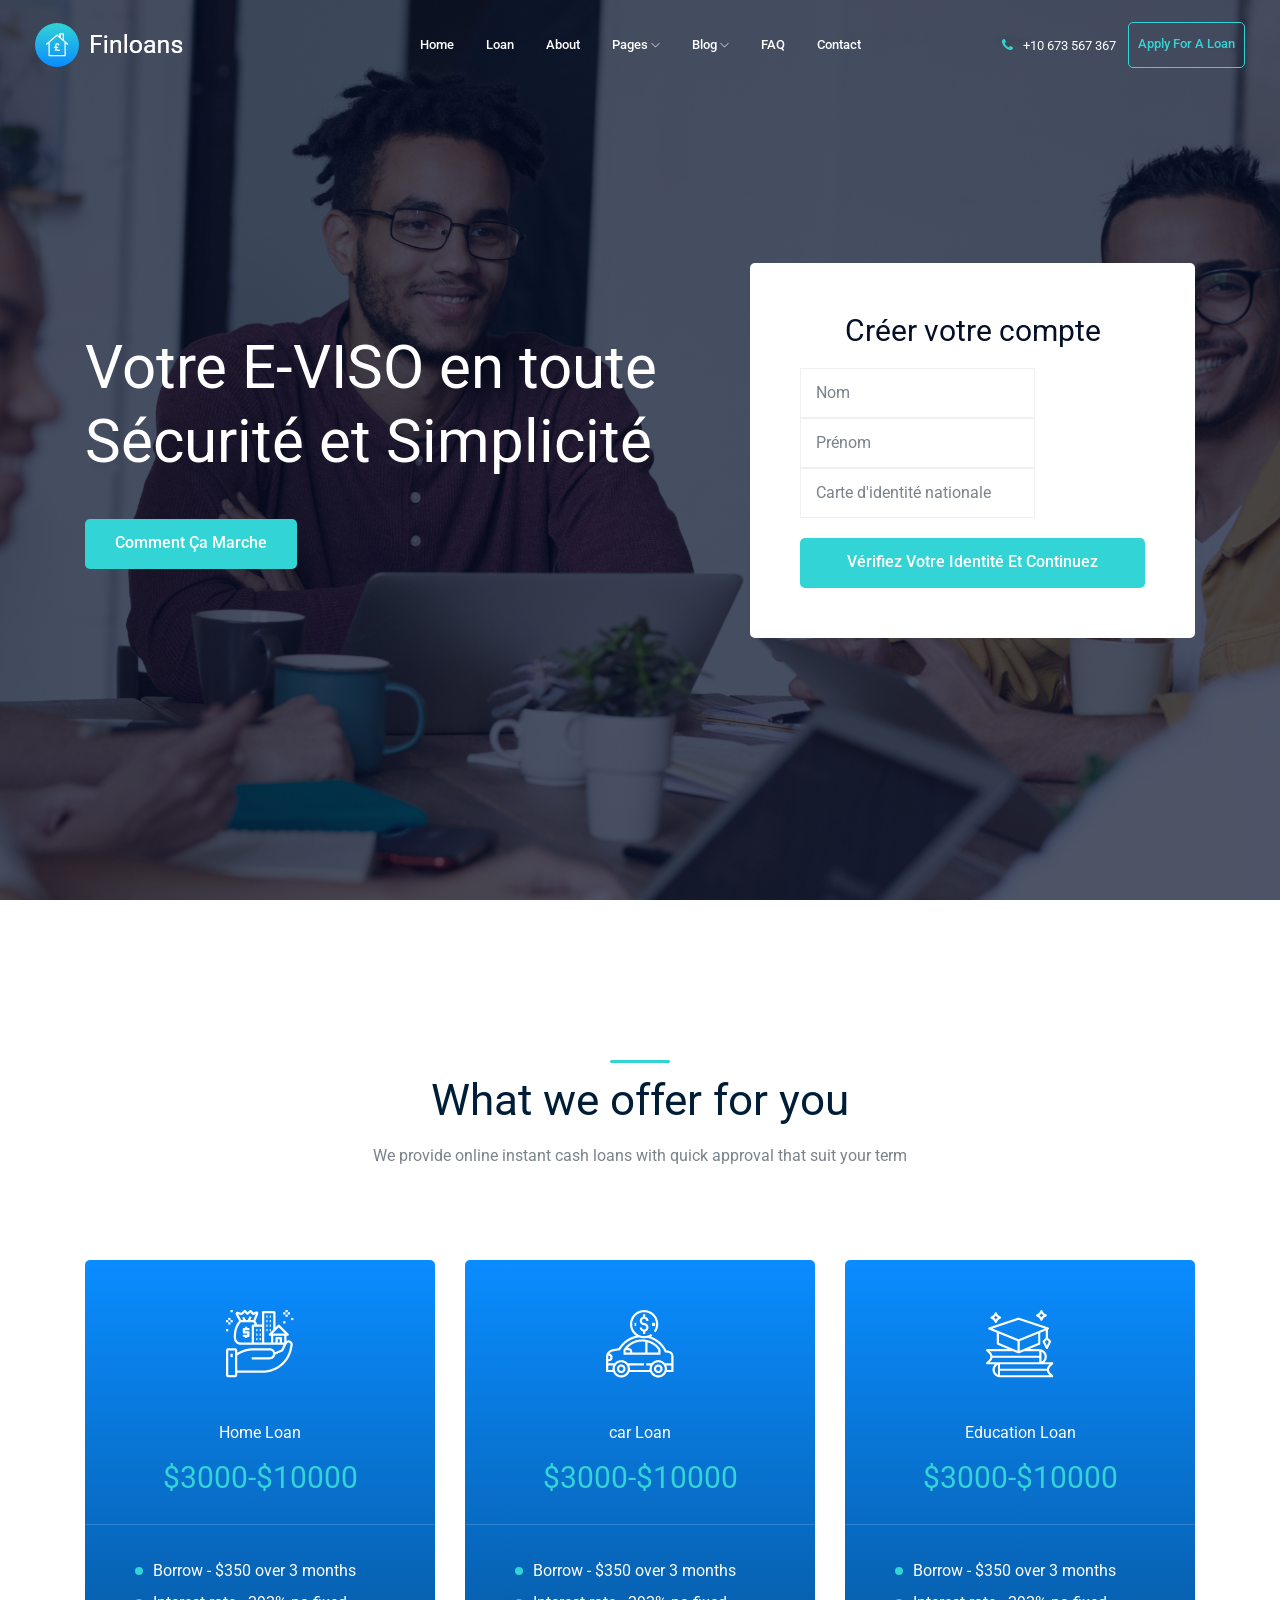
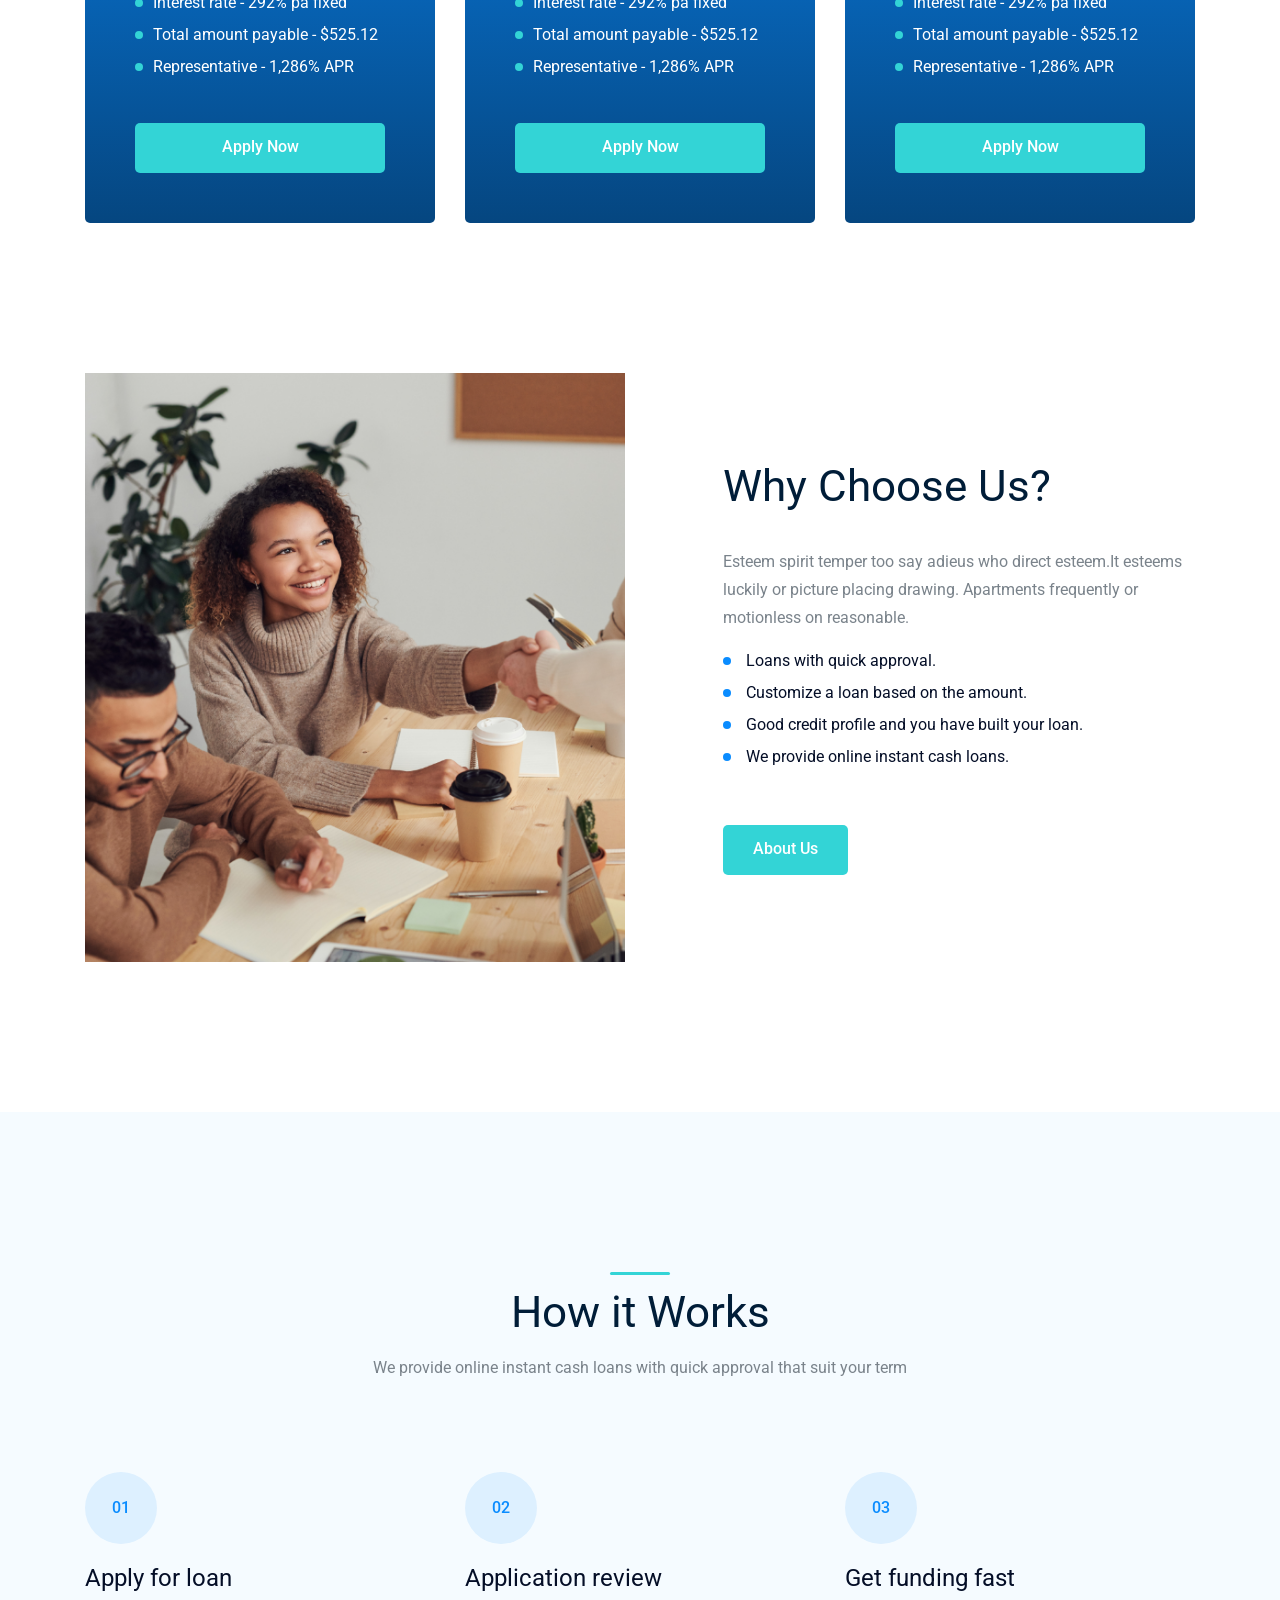
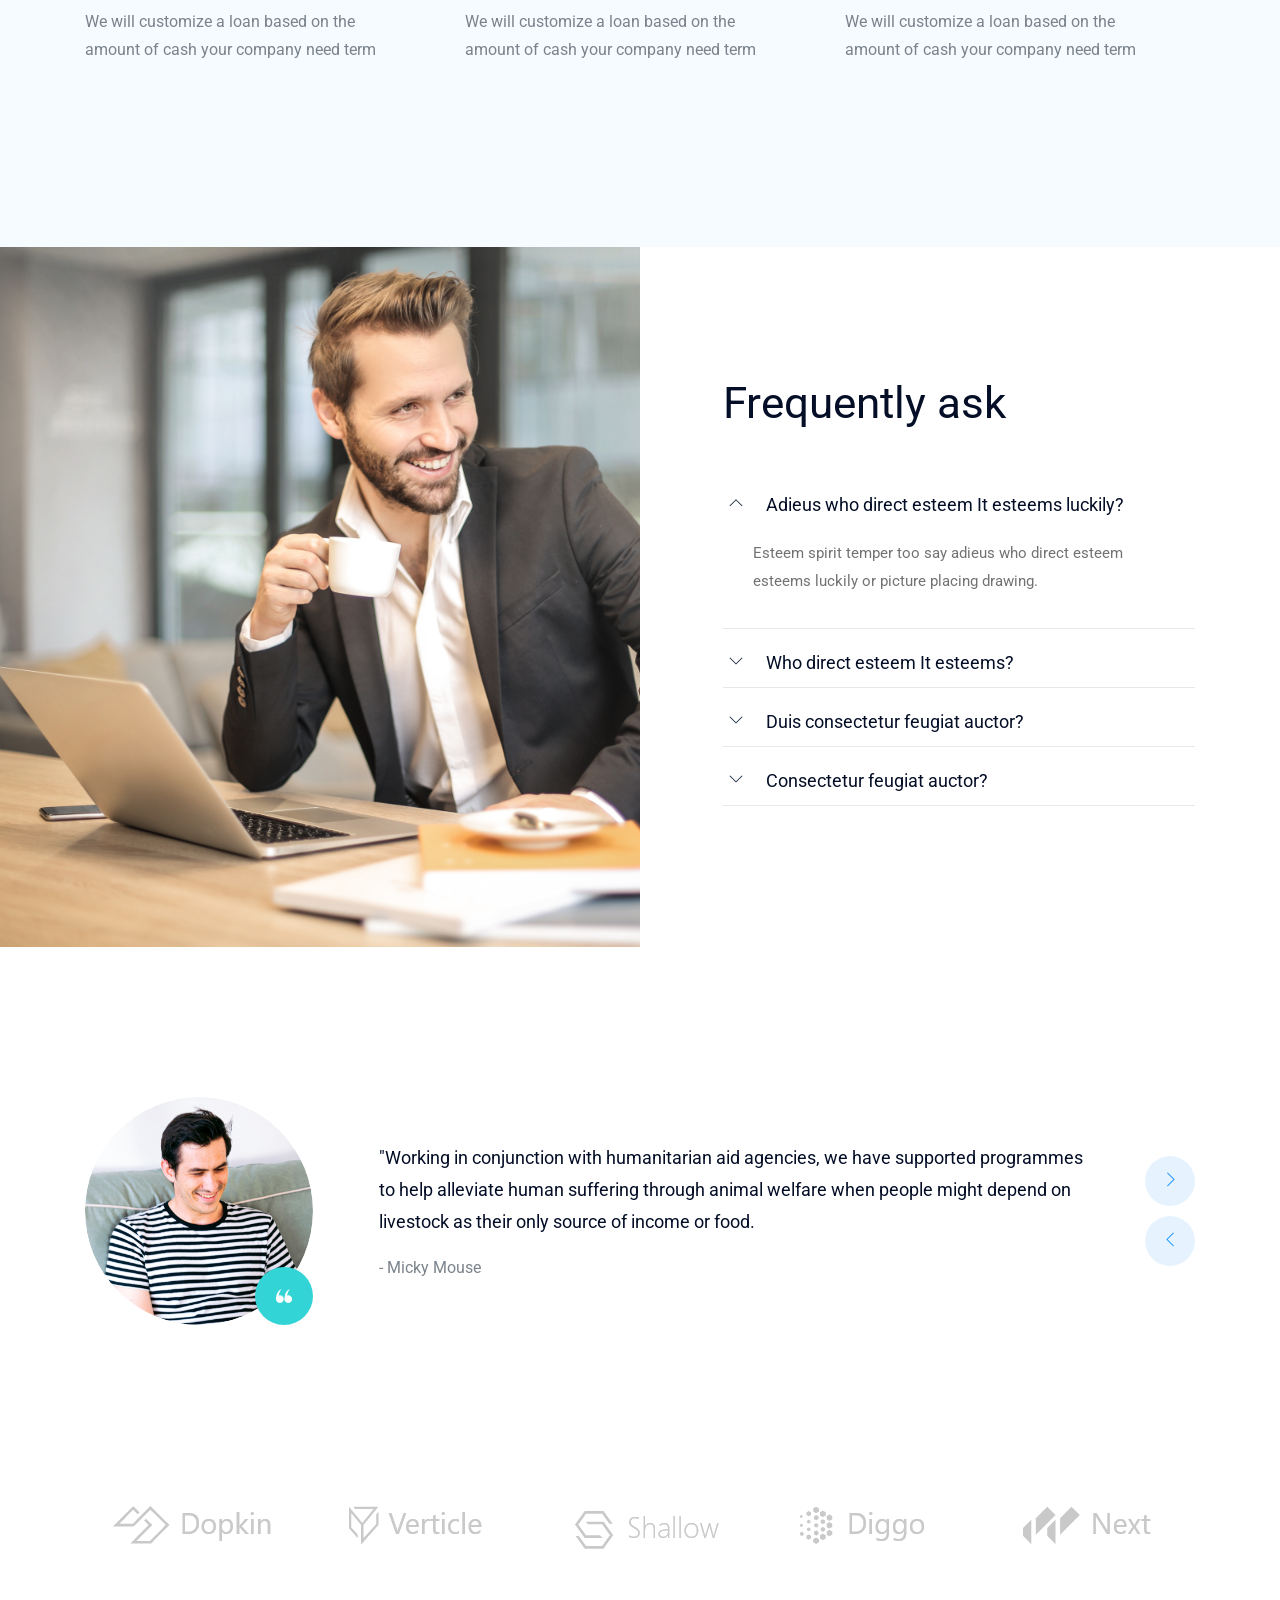
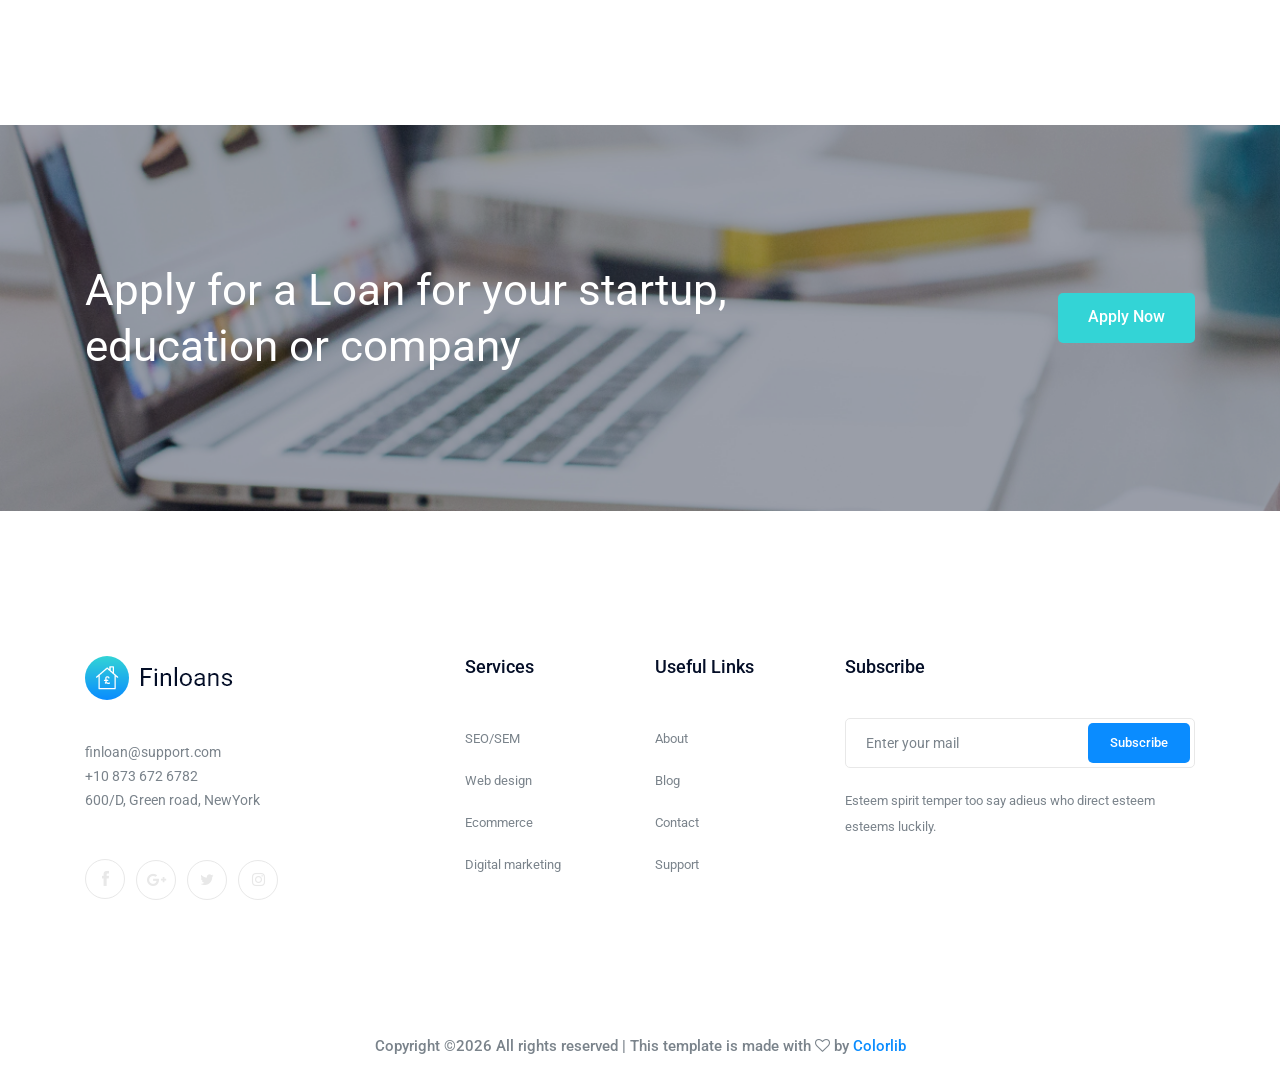
==== public/finloans/index.html @ 193fbdf1 "changed template" ====
<!doctype html>
<html class="no-js" lang="zxx">

<head>
    <meta charset="utf-8">
    <meta http-equiv="x-ua-compatible" content="ie=edge">
    <title>Finloans</title>
    <meta name="description" content="">
    <meta name="viewport" content="width=device-width, initial-scale=1">

    <!-- <link rel="manifest" href="site.webmanifest"> -->
    <link rel="shortcut icon" type="image/x-icon" href="img/favicon.png">
    <!-- Place favicon.ico in the root directory -->

    <!-- CSS here -->
    <link rel="stylesheet" href="css/bootstrap.min.css">
    <link rel="stylesheet" href="css/owl.carousel.min.css">
    <link rel="stylesheet" href="css/magnific-popup.css">
    <link rel="stylesheet" href="css/font-awesome.min.css">
    <link rel="stylesheet" href="css/themify-icons.css">
    <link rel="stylesheet" href="css/nice-select.css">
    <link rel="stylesheet" href="css/flaticon.css">
    <link rel="stylesheet" href="css/gijgo.css">
    <link rel="stylesheet" href="css/animate.min.css">
    <link rel="stylesheet" href="css/slick.css">
    <link rel="stylesheet" href="css/slicknav.css">

    <link rel="stylesheet" href="css/style.css">
    <!-- <link rel="stylesheet" href="css/responsive.css"> -->
</head>

<body>
    <!--[if lte IE 9]>
            <p class="browserupgrade">You are using an <strong>outdated</strong> browser. Please <a href="https://browsehappy.com/">upgrade your browser</a> to improve your experience and security.</p>
        <![endif]-->

    <!-- header-start -->
    <header>
        <div class="header-area ">
            <div id="sticky-header" class="main-header-area">
                <div class="container-fluid ">
                    <div class="header_bottom_border">
                        <div class="row align-items-center">
                            <div class="col-xl-3 col-lg-2">
                                <div class="logo">
                                    <a href="index.html">
                                        <img src="img/logo.png" alt="">
                                    </a>
                                </div>
                            </div>
                            <div class="col-xl-6 col-lg-7">
                                <div class="main-menu  d-none d-lg-block">
                                    <nav>
                                        <ul id="navigation">
                                            <li><a href="index.html">home</a></li>
                                            <li><a href="Loan.html">Loan</a></li>
                                            <li><a href="about.html">about</a></li>
                                            <li><a href="#">pages <i class="ti-angle-down"></i></a>
                                                <ul class="submenu">
                                                    <li><a href="apply.html">apply loan</a></li>
                                                    <li><a href="elements.html">elements</a></li>
                                                </ul>
                                            </li>
                                            <li><a href="#">blog <i class="ti-angle-down"></i></a>
                                                <ul class="submenu">
                                                    <li><a href="blog.html">blog</a></li>
                                                    <li><a href="single-blog.html">single-blog</a></li>
                                                </ul>
                                            </li>
                                            <li><a href="FAQ.html">FAQ</a></li>
                                            <li><a href="contact.html">Contact</a></li>
                                        </ul>
                                    </nav>
                                </div>
                            </div>
                            <div class="col-xl-3 col-lg-3 d-none d-lg-block">
                                <div class="Appointment">
                                    <div class="phone_num d-none d-xl-block">
                                        <a href="#"> <i class="fa fa-phone"></i> +10 673 567 367</a>
                                    </div>
                                    <div class="d-none d-lg-block">
                                        <a class="boxed-btn4" href="apply.html">Apply for a Loan</a>
                                    </div>
                                </div>
                            </div>
                            <div class="col-12">
                                <div class="mobile_menu d-block d-lg-none"></div>
                            </div>
                        </div>
                    </div>

                </div>
            </div>
        </div>
    </header>
    <!-- header-end -->

    <!-- slider_area_start -->
    <div class="slider_area">
        <div class="single_slider  d-flex align-items-center slider_bg_1">
            <div class="container">
                <div class="row align-items-center justify-content-center">
                    <div class="col-lg-7 col-md-6">
                        <div class="slider_text">
                            <h3 class="wow fadeInRight" data-wow-duration="1s" data-wow-delay=".1s">Votre E-VISO en toute Sécurité et Simplicité</h3>
                            <div class="sldier_btn wow fadeInLeft" data-wow-duration="1s" data-wow-delay=".2s">
                                <a href="#" class="boxed-btn3">Comment ça marche</a>
                            </div>
                        </div>
                    </div>
                    <div class="col-lg-5 col-md-6">
                        <div class="payment_form white-bg wow fadeInDown" data-wow-duration="1.2s" data-wow-delay=".2s">
                            <div class="info text-center">
                                <h4>Créer votre compte</h4>
                            </div>
                            <div class="form">
                                <div class="row">
                                    <div class="col-lg-12">
                                        <div class="single_input">
																					<input type="text" placeholder="Nom">
                                        </div>
                                    </div>
                                    <div class="col-lg-12">
                                        <div class="single_input">
																					<input type="text" placeholder="Prénom">
                                        </div>
                                    </div>
																
                                    <div class="col-lg-12">
                                        <div class="single_input">
																					<input type="text" placeholder="Carte d'identité nationale">
                                        </div>
                                    </div>
                                </div>
                            </div>
                            <div class="submit_btn" style="margin-top:20px">
                                <button class="boxed-btn3" type="submit" onclick="execute()">Vérifiez votre identité et continuez</button>
                            </div>
                        </div>
                    </div>
                </div>
            </div>
        </div>
    </div>
    <!-- slider_area_end -->

    <!-- service_area_start  -->
    <div class="service_area">
        <div class="container">
            <div class="row">
                <div class="col-lg-12">
                    <div class="section_title text-center mb-90">
                        <span class="wow fadeInUp" data-wow-duration="1s" data-wow-delay=".1s"></span>
                        <h3 class="wow fadeInUp" data-wow-duration="1s" data-wow-delay=".2s">What we offer for you</h3>
                        <p class="wow fadeInUp" data-wow-duration="1s" data-wow-delay=".3s">We provide online instant cash loans with quick approval that suit your term</p>
                    </div>
                </div>
            </div>
            <div class="row">
                <div class="col-lg-4 col-md-6">
                    <div class="single_service wow fadeInLeft" data-wow-duration="1.2s" data-wow-delay=".5s">
                        <div class="service_icon_wrap text-center">
                            <div class="service_icon ">
                                <img src="img/svg_icon/service_1.png" alt="">
                            </div>
                        </div>
                        <div class="info text-center">
                            <span>Home Loan</span>
                            <h3>$3000-$10000</h3>
                        </div>
                        <div class="service_content">
                            <ul>
                                <li> Borrow - $350 over 3 months </li>
                                <li> Interest rate - 292% pa fixed</li>
                                <li>Total amount payable - $525.12</li>
                                <li>Representative - 1,286% APR</li>
                            </ul>
                            <div class="apply_btn">
                                <button class="boxed-btn3" type="submit">Apply Now</button>
                            </div>
                        </div>
                    </div>
                </div>
                <div class="col-lg-4 col-md-6">
                    <div class="single_service wow fadeInUp" data-wow-duration="1s" data-wow-delay=".3s">
                        <div class="service_icon_wrap text-center">
                            <div class="service_icon ">
                                <img src="img/svg_icon/service_2.png" alt="">
                            </div>
                        </div>
                        <div class="info text-center">
                            <span>car Loan</span>
                            <h3>$3000-$10000</h3>
                        </div>
                        <div class="service_content">
                            <ul>
                                <li> Borrow - $350 over 3 months </li>
                                <li> Interest rate - 292% pa fixed</li>
                                <li>Total amount payable - $525.12</li>
                                <li>Representative - 1,286% APR</li>
                            </ul>
                            <div class="apply_btn">
                                <button class="boxed-btn3" type="submit">Apply Now</button>
                            </div>
                        </div>
                    </div>
                </div>
                <div class="col-lg-4 col-md-6">
                    <div class="single_service wow fadeInRight" data-wow-duration="1.2s" data-wow-delay=".5s">
                        <div class="service_icon_wrap text-center">
                            <div class="service_icon ">
                                <img src="img/svg_icon/service_3.png" alt="">
                            </div>
                        </div>
                        <div class="info text-center">
                            <span>Education Loan</span>
                            <h3>$3000-$10000</h3>
                        </div>
                        <div class="service_content">
                            <ul>
                                <li> Borrow - $350 over 3 months </li>
                                <li> Interest rate - 292% pa fixed</li>
                                <li>Total amount payable - $525.12</li>
                                <li>Representative - 1,286% APR</li>
                            </ul>
                            <div class="apply_btn">
                                <button class="boxed-btn3" type="submit">Apply Now</button>
                            </div>
                        </div>
                    </div>
                </div>
            </div>
        </div>
    </div>
    <!-- service_area_end  -->
    
    <!-- about_area_start  -->
    <div class="about_area">
        <div class="container">
            <div class="row align-items-center">
                <div class="col-lg-6 col-md-6">
                    <div class="about_img wow fadeInLeft" data-wow-duration="1s" data-wow-delay=".3s">
                        <img src="img/about/about.png" alt="">
                    </div>
                </div>
                <div class="col-lg-6 col-md-6">
                    <div class="about_info pl-68">
                        <div class="section_title wow fadeInUp" data-wow-duration="1.2s" data-wow-delay=".3s">
                            <h3>Why Choose Us?</h3>
                        </div>
                        <p class="wow fadeInUp" data-wow-duration="1.2s" data-wow-delay=".4s">Esteem spirit temper too say adieus who direct esteem.It esteems luckily or picture placing drawing. Apartments frequently or motionless on reasonable.</p>
                        <div class="about_list">
                            <ul>
                                <li class="wow fadeInRight" data-wow-duration="1s" data-wow-delay=".5s">Loans with quick approval.</li>
                                <li class="wow fadeInRight" data-wow-duration="1s" data-wow-delay=".6s">Customize a loan based on the amount.</li>
                                <li class="wow fadeInRight" data-wow-duration="1s" data-wow-delay=".7s">Good credit profile and you have built your loan.</li class="wow fadeInRight" data-wow-duration="1s" data-wow-delay=".8s">
                                <li class="wow fadeInRight" data-wow-duration="1s" data-wow-delay=".9s">We provide online instant cash loans.</li>
                            </ul>
                        </div>
                        <div class="about_btn wow fadeInRight" data-wow-duration="1.3s" data-wow-delay=".5s">
                            <a class="boxed-btn3" href="apply.html">About Us</a>
                        </div>
                    </div>
                </div>
            </div>
        </div>
    </div>
    <!-- about_area_end  -->

    <div class="works_area">
        <div class="container">
            <div class="row">
                <div class="col-lg-12">
                    <div class="section_title text-center mb-90">
                        <span class="wow lightSpeedIn" data-wow-duration="1s" data-wow-delay=".1s"></span>
                        <h3 class="wow fadeInUp" data-wow-duration="1s" data-wow-delay=".2s">How it Works</h3>
                        <p class="wow fadeInUp" data-wow-duration="1s" data-wow-delay=".3s">We provide online instant cash loans with quick approval that suit your term</p>
                    </div>
                </div>
            </div>
            <div class="row">
                <div class="col-md-6 col-lg-4">
                    <div class="single_works wow fadeInUp" data-wow-duration="1s" data-wow-delay=".4s">
                        <span>
                            01
                        </span>
                        <h3>Apply for loan</h3>
                        <p>We will customize a loan based on the 
                            amount of cash your company need term</p>
                    </div>
                </div>
                <div class="col-md-6 col-lg-4">
                    <div class="single_works wow fadeInUp" data-wow-duration="1s" data-wow-delay=".5s">
                        <span>
                            02
                        </span>
                        <h3>Application review</h3>
                        <p>We will customize a loan based on the 
                            amount of cash your company need term</p>
                    </div>
                </div>
                <div class="col-md-6 col-lg-4">
                    <div class="single_works wow fadeInUp" data-wow-duration="1s" data-wow-delay=".6s">
                        <span>
                            03
                        </span>
                        <h3>Get funding fast</h3>
                        <p>We will customize a loan based on the 
                            amount of cash your company need term</p>
                    </div>
                </div>
            </div>
        </div>
    </div>

    <div class="accordion_area">
        <div class="container">
            <div class="row justify-content-end">
                <div class="col-lg-6">
                    <div class="faq_ask pl-68">
                        <h3 class="wow fadeInRight" data-wow-duration="1s" data-wow-delay=".3s">Frequently ask</h3>
                            <div id="accordion">
                                <div class="card wow fadeInUp" data-wow-duration="1.1s" data-wow-delay=".3s">
                                    <div class="card-header" id="headingOnee">
                                      <h5 class="mb-0">
                                        <button class="btn btn-link" data-toggle="collapse" data-target="#collapseOnee" aria-expanded="true" aria-controls="collapseOnee">
                                            Adieus who direct esteem It esteems luckily?
                                        </button>
                                      </h5>
                                    </div>
                                
                                    <div id="collapseOnee" class="collapse show" aria-labelledby="headingOnee" data-parent="#accordion">
                                      <div class="card-body">
                                        Esteem spirit temper too say adieus who direct esteem esteems luckily or picture placing drawing.
                                      </div>
                                    </div>
                                  </div>
                                    <div class="card wow fadeInUp" data-wow-duration="1.2s" data-wow-delay=".4s">
                                        <div class="card-header" id="headingOne">
                                            <h5 class="mb-0">
                                                <button class="btn btn-link collapsed" data-toggle="collapse" data-target="#collapseOne" aria-expanded="false" aria-controls="collapseOne">
                                                    Who direct esteem It esteems?
                                                </button>
                                            </h5>
                                        </div>
                                        <div id="collapseOne" class="collapse" aria-labelledby="headingOne" data-parent="#accordion" style="">
                                            <div class="card-body">Esteem spirit temper too say adieus who direct esteem esteems luckily or picture placing drawing.
                                            </div>
                                        </div>
                                    </div>
                                    <div class="card wow fadeInUp" data-wow-duration="1.3s" data-wow-delay=".5s">
                                        <div class="card-header" id="headingThree">
                                            <h5 class="mb-0">
                                                <button class="btn btn-link collapsed" data-toggle="collapse" data-target="#collapseThree" aria-expanded="false" aria-controls="collapseThree">
                                                    Duis consectetur feugiat auctor?
                                                </button>
                                            </h5>
                                        </div>
                                        <div id="collapseThree" class="collapse" aria-labelledby="headingThree" data-parent="#accordion" style="">
                                            <div class="card-body">Esteem spirit temper too say adieus who direct esteem esteems luckily or picture placing drawing.
                                            </div>
                                        </div>
                                    </div>
                                    <div class="card wow fadeInUp" data-wow-duration="1.4s" data-wow-delay=".6s">
                                        <div class="card-header" id="headingThree4">
                                            <h5 class="mb-0">
                                                <button class="btn btn-link collapsed" data-toggle="collapse" data-target="#collapseThree4" aria-expanded="false" aria-controls="collapseThree4">
                                                    Consectetur feugiat auctor?
                                                </button>
                                            </h5>
                                        </div>
                                        <div id="collapseThree4" class="collapse" aria-labelledby="headingThree4" data-parent="#accordion" style="">
                                            <div class="card-body">Esteem spirit temper too say adieus who direct esteem esteems luckily or picture placing drawing.
                                            </div>
                                        </div>
                                    </div>
                                </div>
                    </div>
                </div>
            </div>
        </div>
    </div>

    <!-- testimonial_area  -->
    <div class="testimonial_area  ">
        <div class="container">
            <div class="row">
                <div class="col-xl-12">
                    <div class="testmonial_active owl-carousel">
                        <div class="single_carousel">
                            <div class="row">
                                <div class="col-lg-11">
                                    <div class="single_testmonial d-flex align-items-center">
                                        <div class="thumb">
                                            <img src="img/testmonial/author.png" alt="">
                                            <div class="quote_icon">
                                                <i class="Flaticon flaticon-quote"></i>
                                            </div>
                                        </div>
                                        <div class="info">
                                            <p>"Working in conjunction with humanitarian aid agencies, we have supported programmes to help alleviate human suffering through animal welfare when people might depend on livestock as their only source of income or food.</p>
                                            <span>- Micky Mouse</span>
                                        </div>
                                    </div>
                                </div>
                            </div>
                        </div>
                        <div class="single_carousel">
                            <div class="row">
                                <div class="col-lg-11">
                                    <div class="single_testmonial d-flex align-items-center">
                                        <div class="thumb">
                                            <img src="img/testmonial/author.png" alt="">
                                            <div class="quote_icon">
                                                <i class=" Flaticon flaticon-quote"></i>
                                            </div>
                                        </div>
                                        <div class="info">
                                            <p>"Working in conjunction with humanitarian aid agencies, we have supported programmes to help alleviate human suffering through animal welfare when people might depend on livestock as their only source of income or food.</p>
                                            <span>- Micky Mouse</span>
                                        </div>
                                    </div>
                                </div>
                            </div>
                        </div>
                        <div class="single_carousel">
                            <div class="row">
                                <div class="col-lg-11">
                                    <div class="single_testmonial d-flex align-items-center">
                                        <div class="thumb">
                                            <img src="img/testmonial/author.png" alt="">
                                            <div class="quote_icon">
                                                <i class="Flaticon flaticon-quote"></i>
                                            </div>
                                        </div>
                                        <div class="info">
                                            <p>"Working in conjunction with humanitarian aid agencies, we have supported programmes to help alleviate human suffering through animal welfare when people might depend on livestock as their only source of income or food.</p>
                                            <span>- Micky Mouse</span>
                                        </div>
                                    </div>
                                </div>
                            </div>
                        </div>
                    </div>
                </div>
            </div>
        </div>
    </div>
    <!-- /testimonial_area  -->

    <div class="brad_area">
        <div class="container">
            <div class="row">
                <div class="col-lg-12">
                    <div class="brad_active owl-carousel">
                        <div class="single_brand wow fadeInUp" data-wow-duration="1s" data-wow-delay=".2s">
                            <img src="img/brand/1.png" alt="">
                        </div>
                        <div class="single_brand wow fadeInUp" data-wow-duration="1s" data-wow-delay=".3s">
                            <img src="img/brand/2.png" alt="">
                        </div>
                        <div class="single_brand wow fadeInUp" data-wow-duration="1s" data-wow-delay=".4s">
                            <img src="img/brand/3.png" alt="">
                        </div>
                        <div class="single_brand wow fadeInUp" data-wow-duration="1s" data-wow-delay=".5s">
                            <img src="img/brand/4.png" alt="">
                        </div>
                        <div class="single_brand wow fadeInUp" data-wow-duration="1s" data-wow-delay=".6s">
                            <img src="img/brand/5.png" alt="">
                        </div>
                    </div>
                </div>
            </div>
        </div>
    </div>

    <div class="apply_loan overlay">
        <div class="container">
            <div class="row align-items-center">
                <div class="col-lg-8 col-md-7">
                    <div class="loan_text wow fadeInLeft" data-wow-duration="1s" data-wow-delay=".3s">
                        <h3>Apply for a Loan for your startup, 
                            education or company</h3>
                    </div>
                </div>
                <div class="col-lg-4 col-md-5">
                    <div class="loan_btn wow fadeInUp" data-wow-duration="1.2s" data-wow-delay=".4s">
                        <a class="boxed-btn3" href="apply.html">Apply Now</a>
                    </div>
                </div>
            </div>
        </div>
    </div>

    <!-- footer start -->
    <footer class="footer">
        <div class="footer_top">
            <div class="container">
                <div class="row">
                    <div class="col-xl-4 col-md-6 col-lg-3">
                        <div class="footer_widget wow fadeInUp" data-wow-duration="1s" data-wow-delay=".3s">
                            <div class="footer_logo">
                                <a href="#">
                                    <img src="img/footer_logo.png" alt="">
                                </a>
                            </div>
                            <p>
                                finloan@support.com <br>
                                +10 873 672 6782 <br>
                                600/D, Green road, NewYork
                            </p>
                            <div class="socail_links">
                                <ul>
                                    <li>
                                        <a href="#">
                                            <i class="ti-facebook"></i>
                                        </a>
                                    </li>
                                    <li>
                                        <a href="#">
                                            <i class="fa fa-google-plus"></i>
                                        </a>
                                    </li>
                                    <li>
                                        <a href="#">
                                            <i class="fa fa-twitter"></i>
                                        </a>
                                    </li>
                                    <li>
                                        <a href="#">
                                            <i class="fa fa-instagram"></i>
                                        </a>
                                    </li>
                                </ul>
                            </div>

                        </div>
                    </div>
                    <div class="col-xl-2 col-md-6 col-lg-3">
                        <div class="footer_widget wow fadeInUp" data-wow-duration="1.1s" data-wow-delay=".4s">
                            <h3 class="footer_title">
                                Services
                            </h3>
                            <ul>
                                <li><a href="#">SEO/SEM </a></li>
                                <li><a href="#">Web design </a></li>
                                <li><a href="#">Ecommerce</a></li>
                                <li><a href="#">Digital marketing</a></li>
                            </ul>

                        </div>
                    </div>
                    <div class="col-xl-2 col-md-6 col-lg-2">
                        <div class="footer_widget wow fadeInUp" data-wow-duration="1.2s" data-wow-delay=".5s">
                            <h3 class="footer_title">
                                Useful Links
                            </h3>
                            <ul>
                                <li><a href="#">About</a></li>
                                <li><a href="#">Blog</a></li>
                                <li><a href="#"> Contact</a></li>
                                <li><a href="#">Support</a></li>
                            </ul>
                        </div>
                    </div>
                    <div class="col-xl-4 col-md-6 col-lg-4">
                        <div class="footer_widget wow fadeInUp" data-wow-duration="1.3s" data-wow-delay=".6s">
                            <h3 class="footer_title">
                                Subscribe
                            </h3>
                            <form action="#" class="newsletter_form">
                                <input type="text" placeholder="Enter your mail">
                                <button type="submit">Subscribe</button>
                            </form>
                            <p class="newsletter_text">Esteem spirit temper too say adieus who direct esteem esteems
                                luckily.</p>
                        </div>
                    </div>
                </div>
            </div>
        </div>
        <div class="copy-right_text wow fadeInUp" data-wow-duration="1.4s" data-wow-delay=".3s">
            <div class="container">
                <div class="footer_border"></div>
                <div class="row">
                    <div class="col-xl-12">
                        <p class="copy_right text-center">
                            <!-- Link back to Colorlib can't be removed. Template is licensed under CC BY 3.0. -->
Copyright &copy;<script>document.write(new Date().getFullYear());</script> All rights reserved | This template is made with <i class="fa fa-heart-o" aria-hidden="true"></i> by <a href="https://colorlib.com" target="_blank">Colorlib</a>
<!-- Link back to Colorlib can't be removed. Template is licensed under CC BY 3.0. -->
                        </p>
                    </div>
                </div>
            </div>
        </div>
    </footer>
    <!--/ footer end  -->

    <!-- link that opens popup -->
    <!-- JS here -->
    <script src="js/vendor/modernizr-3.5.0.min.js"></script>
    <script src="js/vendor/jquery-1.12.4.min.js"></script>
    <script src="js/popper.min.js"></script>
    <script src="js/bootstrap.min.js"></script>
    <script src="js/owl.carousel.min.js"></script>
    <script src="js/isotope.pkgd.min.js"></script>
    <script src="js/ajax-form.js"></script>
    <script src="js/waypoints.min.js"></script>
    <script src="js/jquery.counterup.min.js"></script>
    <script src="js/imagesloaded.pkgd.min.js"></script>
    <script src="js/scrollIt.js"></script>
    <script src="js/jquery.scrollUp.min.js"></script>
    <script src="js/wow.min.js"></script>
    <script src="js/nice-select.min.js"></script>
    <script src="js/jquery.slicknav.min.js"></script>
    <script src="js/jquery.magnific-popup.min.js"></script>
    <script src="js/plugins.js"></script>
    <script src="js/gijgo.min.js"></script>
    <script src="js/slick.min.js"></script>



    <!--contact js-->
    <script src="js/contact.js"></script>
    <script src="js/jquery.ajaxchimp.min.js"></script>
    <script src="js/jquery.form.js"></script>
    <script src="js/jquery.validate.min.js"></script>
    <script src="js/mail-script.js"></script>


    <script src="js/main.js"></script>
		<script type="text/javascript">
			function switchToCreate() {
				window.location.href = "/create";
			}
			function execute() {
				fetch("/python")
				.then(data => data.json())
				.then(data => {
					if (data.result === "True")
						window.location.href = "/finloans/apply.html";
				});
			}
	</script>
</body>

</html>
---- public/finloans/css/themify-icons.css ----
@font-face {
	font-family: 'themify';
	src:url('../fonts/themify.eot?-fvbane');
	src:url('../fonts/themify.eot?#iefix-fvbane') format('embedded-opentype'),
		url('../fonts/themify.woff?-fvbane') format('woff'),
		url('../fonts/themify.ttf?-fvbane') format('truetype'),
		url('../fonts/themify.svg?-fvbane#themify') format('svg');
	font-weight: normal;
	font-style: normal;
}

[class^="ti-"], [class*=" ti-"] {
	font-family: 'themify';
	/* speak: none; */
	font-style: normal;
	font-weight: normal;
	font-variant: normal;
	text-transform: none;
	line-height: 1;

	/* Better Font Rendering =========== */
	-webkit-font-smoothing: antialiased;
	-moz-osx-font-smoothing: grayscale;
}

.ti-wand:before {
	content: "\e600";
}
.ti-volume:before {
	content: "\e601";
}
.ti-user:before {
	content: "\e602";
}
.ti-unlock:before {
	content: "\e603";
}
.ti-unlink:before {
	content: "\e604";
}
.ti-trash:before {
	content: "\e605";
}
.ti-thought:before {
	content: "\e606";
}
.ti-target:before {
	content: "\e607";
}
.ti-tag:before {
	content: "\e608";
}
.ti-tablet:before {
	content: "\e609";
}
.ti-star:before {
	content: "\e60a";
}
.ti-spray:before {
	content: "\e60b";
}
.ti-signal:before {
	content: "\e60c";
}
.ti-shopping-cart:before {
	content: "\e60d";
}
.ti-shopping-cart-full:before {
	content: "\e60e";
}
.ti-settings:before {
	content: "\e60f";
}
.ti-search:before {
	content: "\e610";
}
.ti-zoom-in:before {
	content: "\e611";
}
.ti-zoom-out:before {
	content: "\e612";
}
.ti-cut:before {
	content: "\e613";
}
.ti-ruler:before {
	content: "\e614";
}
.ti-ruler-pencil:before {
	content: "\e615";
}
.ti-ruler-alt:before {
	content: "\e616";
}
.ti-bookmark:before {
	content: "\e617";
}
.ti-bookmark-alt:before {
	content: "\e618";
}
.ti-reload:before {
	content: "\e619";
}
.ti-plus:before {
	content: "\e61a";
}
.ti-pin:before {
	content: "\e61b";
}
.ti-pencil:before {
	content: "\e61c";
}
.ti-pencil-alt:before {
	content: "\e61d";
}
.ti-paint-roller:before {
	content: "\e61e";
}
.ti-paint-bucket:before {
	content: "\e61f";
}
.ti-na:before {
	content: "\e620";
}
.ti-mobile:before {
	content: "\e621";
}
.ti-minus:before {
	content: "\e622";
}
.ti-medall:before {
	content: "\e623";
}
.ti-medall-alt:before {
	content: "\e624";
}
.ti-marker:before {
	content: "\e625";
}
.ti-marker-alt:before {
	content: "\e626";
}
.ti-arrow-up:before {
	content: "\e627";
}
.ti-arrow-right:before {
	content: "\e628";
}
.ti-arrow-left:before {
	content: "\e629";
}
.ti-arrow-down:before {
	content: "\e62a";
}
.ti-lock:before {
	content: "\e62b";
}
.ti-location-arrow:before {
	content: "\e62c";
}
.ti-link:before {
	content: "\e62d";
}
.ti-layout:before {
	content: "\e62e";
}
.ti-layers:before {
	content: "\e62f";
}
.ti-layers-alt:before {
	content: "\e630";
}
.ti-key:before {
	content: "\e631";
}
.ti-import:before {
	content: "\e632";
}
.ti-image:before {
	content: "\e633";
}
.ti-heart:before {
	content: "\e634";
}
.ti-heart-broken:before {
	content: "\e635";
}
.ti-hand-stop:before {
	content: "\e636";
}
.ti-hand-open:before {
	content: "\e637";
}
.ti-hand-drag:before {
	content: "\e638";
}
.ti-folder:before {
	content: "\e639";
}
.ti-flag:before {
	content: "\e63a";
}
.ti-flag-alt:before {
	content: "\e63b";
}
.ti-flag-alt-2:before {
	content: "\e63c";
}
.ti-eye:before {
	content: "\e63d";
}
.ti-export:before {
	content: "\e63e";
}
.ti-exchange-vertical:before {
	content: "\e63f";
}
.ti-desktop:before {
	content: "\e640";
}
.ti-cup:before {
	content: "\e641";
}
.ti-crown:before {
	content: "\e642";
}
.ti-comments:before {
	content: "\e643";
}
.ti-comment:before {
	content: "\e644";
}
.ti-comment-alt:before {
	content: "\e645";
}
.ti-close:before {
	content: "\e646";
}
.ti-clip:before {
	content: "\e647";
}
.ti-angle-up:before {
	content: "\e648";
}
.ti-angle-right:before {
	content: "\e649";
}
.ti-angle-left:before {
	content: "\e64a";
}
.ti-angle-down:before {
	content: "\e64b";
}
.ti-check:before {
	content: "\e64c";
}
.ti-check-box:before {
	content: "\e64d";
}
.ti-camera:before {
	content: "\e64e";
}
.ti-announcement:before {
	content: "\e64f";
}
.ti-brush:before {
	content: "\e650";
}
.ti-briefcase:before {
	content: "\e651";
}
.ti-bolt:before {
	content: "\e652";
}
.ti-bolt-alt:before {
	content: "\e653";
}
.ti-blackboard:before {
	content: "\e654";
}
.ti-bag:before {
	content: "\e655";
}
.ti-move:before {
	content: "\e656";
}
.ti-arrows-vertical:before {
	content: "\e657";
}
.ti-arrows-horizontal:before {
	content: "\e658";
}
.ti-fullscreen:before {
	content: "\e659";
}
.ti-arrow-top-right:before {
	content: "\e65a";
}
.ti-arrow-top-left:before {
	content: "\e65b";
}
.ti-arrow-circle-up:before {
	content: "\e65c";
}
.ti-arrow-circle-right:before {
	content: "\e65d";
}
.ti-arrow-circle-left:before {
	content: "\e65e";
}
.ti-arrow-circle-down:before {
	content: "\e65f";
}
.ti-angle-double-up:before {
	content: "\e660";
}
.ti-angle-double-right:before {
	content: "\e661";
}
.ti-angle-double-left:before {
	content: "\e662";
}
.ti-angle-double-down:before {
	content: "\e663";
}
.ti-zip:before {
	content: "\e664";
}
.ti-world:before {
	content: "\e665";
}
.ti-wheelchair:before {
	content: "\e666";
}
.ti-view-list:before {
	content: "\e667";
}
.ti-view-list-alt:before {
	content: "\e668";
}
.ti-view-grid:before {
	content: "\e669";
}
.ti-uppercase:before {
	content: "\e66a";
}
.ti-upload:before {
	content: "\e66b";
}
.ti-underline:before {
	content: "\e66c";
}
.ti-truck:before {
	content: "\e66d";
}
.ti-timer:before {
	content: "\e66e";
}
.ti-ticket:before {
	content: "\e66f";
}
.ti-thumb-up:before {
	content: "\e670";
}
.ti-thumb-down:before {
	content: "\e671";
}
.ti-text:before {
	content: "\e672";
}
.ti-stats-up:before {
	content: "\e673";
}
.ti-stats-down:before {
	content: "\e674";
}
.ti-split-v:before {
	content: "\e675";
}
.ti-split-h:before {
	content: "\e676";
}
.ti-smallcap:before {
	content: "\e677";
}
.ti-shine:before {
	content: "\e678";
}
.ti-shift-right:before {
	content: "\e679";
}
.ti-shift-left:before {
	content: "\e67a";
}
.ti-shield:before {
	content: "\e67b";
}
.ti-notepad:before {
	content: "\e67c";
}
.ti-server:before {
	content: "\e67d";
}
.ti-quote-right:before {
	content: "\e67e";
}
.ti-quote-left:before {
	content: "\e67f";
}
.ti-pulse:before {
	content: "\e680";
}
.ti-printer:before {
	content: "\e681";
}
.ti-power-off:before {
	content: "\e682";
}
.ti-plug:before {
	content: "\e683";
}
.ti-pie-chart:before {
	content: "\e684";
}
.ti-paragraph:before {
	content: "\e685";
}
.ti-panel:before {
	content: "\e686";
}
.ti-package:before {
	content: "\e687";
}
.ti-music:before {
	content: "\e688";
}
.ti-music-alt:before {
	content: "\e689";
}
.ti-mouse:before {
	content: "\e68a";
}
.ti-mouse-alt:before {
	content: "\e68b";
}
.ti-money:before {
	content: "\e68c";
}
.ti-microphone:before {
	content: "\e68d";
}
.ti-menu:before {
	content: "\e68e";
}
.ti-menu-alt:before {
	content: "\e68f";
}
.ti-map:before {
	content: "\e690";
}
.ti-map-alt:before {
	content: "\e691";
}
.ti-loop:before {
	content: "\e692";
}
.ti-location-pin:before {
	content: "\e693";
}
.ti-list:before {
	content: "\e694";
}
.ti-light-bulb:before {
	content: "\e695";
}
.ti-Italic:before {
	content: "\e696";
}
.ti-info:before {
	content: "\e697";
}
.ti-infinite:before {
	content: "\e698";
}
.ti-id-badge:before {
	content: "\e699";
}
.ti-hummer:before {
	content: "\e69a";
}
.ti-home:before {
	content: "\e69b";
}
.ti-help:before {
	content: "\e69c";
}
.ti-headphone:before {
	content: "\e69d";
}
.ti-harddrives:before {
	content: "\e69e";
}
.ti-harddrive:before {
	content: "\e69f";
}
.ti-gift:before {
	content: "\e6a0";
}
.ti-game:before {
	content: "\e6a1";
}
.ti-filter:before {
	content: "\e6a2";
}
.ti-files:before {
	content: "\e6a3";
}
.ti-file:before {
	content: "\e6a4";
}
.ti-eraser:before {
	content: "\e6a5";
}
.ti-envelope:before {
	content: "\e6a6";
}
.ti-download:before {
	content: "\e6a7";
}
.ti-direction:before {
	content: "\e6a8";
}
.ti-direction-alt:before {
	content: "\e6a9";
}
.ti-dashboard:before {
	content: "\e6aa";
}
.ti-control-stop:before {
	content: "\e6ab";
}
.ti-control-shuffle:before {
	content: "\e6ac";
}
.ti-control-play:before {
	content: "\e6ad";
}
.ti-control-pause:before {
	content: "\e6ae";
}
.ti-control-forward:before {
	content: "\e6af";
}
.ti-control-backward:before {
	content: "\e6b0";
}
.ti-cloud:before {
	content: "\e6b1";
}
.ti-cloud-up:before {
	content: "\e6b2";
}
.ti-cloud-down:before {
	content: "\e6b3";
}
.ti-clipboard:before {
	content: "\e6b4";
}
.ti-car:before {
	content: "\e6b5";
}
.ti-calendar:before {
	content: "\e6b6";
}
.ti-book:before {
	content: "\e6b7";
}
.ti-bell:before {
	content: "\e6b8";
}
.ti-basketball:before {
	content: "\e6b9";
}
.ti-bar-chart:before {
	content: "\e6ba";
}
.ti-bar-chart-alt:before {
	content: "\e6bb";
}
.ti-back-right:before {
	content: "\e6bc";
}
.ti-back-left:before {
	content: "\e6bd";
}
.ti-arrows-corner:before {
	content: "\e6be";
}
.ti-archive:before {
	content: "\e6bf";
}
.ti-anchor:before {
	content: "\e6c0";
}
.ti-align-right:before {
	content: "\e6c1";
}
.ti-align-left:before {
	content: "\e6c2";
}
.ti-align-justify:before {
	content: "\e6c3";
}
.ti-align-center:before {
	content: "\e6c4";
}
.ti-alert:before {
	content: "\e6c5";
}
.ti-alarm-clock:before {
	content: "\e6c6";
}
.ti-agenda:before {
	content: "\e6c7";
}
.ti-write:before {
	content: "\e6c8";
}
.ti-window:before {
	content: "\e6c9";
}
.ti-widgetized:before {
	content: "\e6ca";
}
.ti-widget:before {
	content: "\e6cb";
}
.ti-widget-alt:before {
	content: "\e6cc";
}
.ti-wallet:before {
	content: "\e6cd";
}
.ti-video-clapper:before {
	content: "\e6ce";
}
.ti-video-camera:before {
	content: "\e6cf";
}
.ti-vector:before {
	content: "\e6d0";
}
.ti-themify-logo:before {
	content: "\e6d1";
}
.ti-themify-favicon:before {
	content: "\e6d2";
}
.ti-themify-favicon-alt:before {
	content: "\e6d3";
}
.ti-support:before {
	content: "\e6d4";
}
.ti-stamp:before {
	content: "\e6d5";
}
.ti-split-v-alt:before {
	content: "\e6d6";
}
.ti-slice:before {
	content: "\e6d7";
}
.ti-shortcode:before {
	content: "\e6d8";
}
.ti-shift-right-alt:before {
	content: "\e6d9";
}
.ti-shift-left-alt:before {
	content: "\e6da";
}
.ti-ruler-alt-2:before {
	content: "\e6db";
}
.ti-receipt:before {
	content: "\e6dc";
}
.ti-pin2:before {
	content: "\e6dd";
}
.ti-pin-alt:before {
	content: "\e6de";
}
.ti-pencil-alt2:before {
	content: "\e6df";
}
.ti-palette:before {
	content: "\e6e0";
}
.ti-more:before {
	content: "\e6e1";
}
.ti-more-alt:before {
	content: "\e6e2";
}
.ti-microphone-alt:before {
	content: "\e6e3";
}
.ti-magnet:before {
	content: "\e6e4";
}
.ti-line-double:before {
	content: "\e6e5";
}
.ti-line-dotted:before {
	content: "\e6e6";
}
.ti-line-dashed:before {
	content: "\e6e7";
}
.ti-layout-width-full:before {
	content: "\e6e8";
}
.ti-layout-width-default:before {
	content: "\e6e9";
}
.ti-layout-width-default-alt:before {
	content: "\e6ea";
}
.ti-layout-tab:before {
	content: "\e6eb";
}
.ti-layout-tab-window:before {
	content: "\e6ec";
}
.ti-layout-tab-v:before {
	content: "\e6ed";
}
.ti-layout-tab-min:before {
	content: "\e6ee";
}
.ti-layout-slider:before {
	content: "\e6ef";
}
.ti-layout-slider-alt:before {
	content: "\e6f0";
}
.ti-layout-sidebar-right:before {
	content: "\e6f1";
}
.ti-layout-sidebar-none:before {
	content: "\e6f2";
}
.ti-layout-sidebar-left:before {
	content: "\e6f3";
}
.ti-layout-placeholder:before {
	content: "\e6f4";
}
.ti-layout-menu:before {
	content: "\e6f5";
}
.ti-layout-menu-v:before {
	content: "\e6f6";
}
.ti-layout-menu-separated:before {
	content: "\e6f7";
}
.ti-layout-menu-full:before {
	content: "\e6f8";
}
.ti-layout-media-right-alt:before {
	content: "\e6f9";
}
.ti-layout-media-right:before {
	content: "\e6fa";
}
.ti-layout-media-overlay:before {
	content: "\e6fb";
}
.ti-layout-media-overlay-alt:before {
	content: "\e6fc";
}
.ti-layout-media-overlay-alt-2:before {
	content: "\e6fd";
}
.ti-layout-media-left-alt:before {
	content: "\e6fe";
}
.ti-layout-media-left:before {
	content: "\e6ff";
}
.ti-layout-media-center-alt:before {
	content: "\e700";
}
.ti-layout-media-center:before {
	content: "\e701";
}
.ti-layout-list-thumb:before {
	content: "\e702";
}
.ti-layout-list-thumb-alt:before {
	content: "\e703";
}
.ti-layout-list-post:before {
	content: "\e704";
}
.ti-layout-list-large-image:before {
	content: "\e705";
}
.ti-layout-line-solid:before {
	content: "\e706";
}
.ti-layout-grid4:before {
	content: "\e707";
}
.ti-layout-grid3:before {
	content: "\e708";
}
.ti-layout-grid2:before {
	content: "\e709";
}
.ti-layout-grid2-thumb:before {
	content: "\e70a";
}
.ti-layout-cta-right:before {
	content: "\e70b";
}
.ti-layout-cta-left:before {
	content: "\e70c";
}
.ti-layout-cta-center:before {
	content: "\e70d";
}
.ti-layout-cta-btn-right:before {
	content: "\e70e";
}
.ti-layout-cta-btn-left:before {
	content: "\e70f";
}
.ti-layout-column4:before {
	content: "\e710";
}
.ti-layout-column3:before {
	content: "\e711";
}
.ti-layout-column2:before {
	content: "\e712";
}
.ti-layout-accordion-separated:before {
	content: "\e713";
}
.ti-layout-accordion-merged:before {
	content: "\e714";
}
.ti-layout-accordion-list:before {
	content: "\e715";
}
.ti-ink-pen:before {
	content: "\e716";
}
.ti-info-alt:before {
	content: "\e717";
}
.ti-help-alt:before {
	content: "\e718";
}
.ti-headphone-alt:before {
	content: "\e719";
}
.ti-hand-point-up:before {
	content: "\e71a";
}
.ti-hand-point-right:before {
	content: "\e71b";
}
.ti-hand-point-left:before {
	content: "\e71c";
}
.ti-hand-point-down:before {
	content: "\e71d";
}
.ti-gallery:before {
	content: "\e71e";
}
.ti-face-smile:before {
	content: "\e71f";
}
.ti-face-sad:before {
	content: "\e720";
}
.ti-credit-card:before {
	content: "\e721";
}
.ti-control-skip-forward:before {
	content: "\e722";
}
.ti-control-skip-backward:before {
	content: "\e723";
}
.ti-control-record:before {
	content: "\e724";
}
.ti-control-eject:before {
	content: "\e725";
}
.ti-comments-smiley:before {
	content: "\e726";
}
.ti-brush-alt:before {
	content: "\e727";
}
.ti-youtube:before {
	content: "\e728";
}
.ti-vimeo:before {
	content: "\e729";
}
.ti-twitter:before {
	content: "\e72a";
}
.ti-time:before {
	content: "\e72b";
}
.ti-tumblr:before {
	content: "\e72c";
}
.ti-skype:before {
	content: "\e72d";
}
.ti-share:before {
	content: "\e72e";
}
.ti-share-alt:before {
	content: "\e72f";
}
.ti-rocket:before {
	content: "\e730";
}
.ti-pinterest:before {
	content: "\e731";
}
.ti-new-window:before {
	content: "\e732";
}
.ti-microsoft:before {
	content: "\e733";
}
.ti-list-ol:before {
	content: "\e734";
}
.ti-linkedin:before {
	content: "\e735";
}
.ti-layout-sidebar-2:before {
	content: "\e736";
}
.ti-layout-grid4-alt:before {
	content: "\e737";
}
.ti-layout-grid3-alt:before {
	content: "\e738";
}
.ti-layout-grid2-alt:before {
	content: "\e739";
}
.ti-layout-column4-alt:before {
	content: "\e73a";
}
.ti-layout-column3-alt:before {
	content: "\e73b";
}
.ti-layout-column2-alt:before {
	content: "\e73c";
}
.ti-instagram:before {
	content: "\e73d";
}
.ti-google:before {
	content: "\e73e";
}
.ti-github:before {
	content: "\e73f";
}
.ti-flickr:before {
	content: "\e740";
}
.ti-facebook:before {
	content: "\e741";
}
.ti-dropbox:before {
	content: "\e742";
}
.ti-dribbble:before {
	content: "\e743";
}
.ti-apple:before {
	content: "\e744";
}
.ti-android:before {
	content: "\e745";
}
.ti-save:before {
	content: "\e746";
}
.ti-save-alt:before {
	content: "\e747";
}
.ti-yahoo:before {
	content: "\e748";
}
.ti-wordpress:before {
	content: "\e749";
}
.ti-vimeo-alt:before {
	content: "\e74a";
}
.ti-twitter-alt:before {
	content: "\e74b";
}
.ti-tumblr-alt:before {
	content: "\e74c";
}
.ti-trello:before {
	content: "\e74d";
}
.ti-stack-overflow:before {
	content: "\e74e";
}
.ti-soundcloud:before {
	content: "\e74f";
}
.ti-sharethis:before {
	content: "\e750";
}
.ti-sharethis-alt:before {
	content: "\e751";
}
.ti-reddit:before {
	content: "\e752";
}
.ti-pinterest-alt:before {
	content: "\e753";
}
.ti-microsoft-alt:before {
	content: "\e754";
}
.ti-linux:before {
	content: "\e755";
}
.ti-jsfiddle:before {
	content: "\e756";
}
.ti-joomla:before {
	content: "\e757";
}
.ti-html5:before {
	content: "\e758";
}
.ti-flickr-alt:before {
	content: "\e759";
}
.ti-email:before {
	content: "\e75a";
}
.ti-drupal:before {
	content: "\e75b";
}
.ti-dropbox-alt:before {
	content: "\e75c";
}
.ti-css3:before {
	content: "\e75d";
}
.ti-rss:before {
	content: "\e75e";
}
.ti-rss-alt:before {
	content: "\e75f";
}
---- public/finloans/css/nice-select.css ----
.nice-select {
  -webkit-tap-highlight-color: transparent;
  background-color: #fff;
  border-radius: 5px;
  border: solid 1px #e8e8e8;
  box-sizing: border-box;
  clear: both;
  cursor: pointer;
  display: block;
  float: left;
  font-family: inherit;
  font-size: 14px;
  font-weight: normal;
  height: 42px;
  line-height: 40px;
  outline: none;
  padding-left: 18px;
  padding-right: 30px;
  position: relative;
  text-align: left !important;
  -webkit-transition: all 0.2s ease-in-out;
  transition: all 0.2s ease-in-out;
  -webkit-user-select: none;
     -moz-user-select: none;
      -ms-user-select: none;
          user-select: none;
  white-space: nowrap;
  width: auto; }
  .nice-select:hover {
    border-color: #dbdbdb; }
  .nice-select:active, .nice-select.open, .nice-select:focus {
    border-color: #999; }


  .nice-select.disabled {
    border-color: #ededed;
    color: #999;
    pointer-events: none; }
    .nice-select.disabled:after {
      border-color: #cccccc; }
  .nice-select.wide {
    width: 100%; }
    .nice-select.wide .list {
      left: 0 !important;
      right: 0 !important; }
  .nice-select.right {
    float: right; }
    .nice-select.right .list {
      left: auto;
      right: 0; }
  .nice-select.small {
    font-size: 12px;
    height: 36px;
    line-height: 34px; }
    .nice-select.small:after {
      height: 4px;
      width: 4px; }
    .nice-select.small .option {
      line-height: 34px;
      min-height: 34px; }
  .nice-select .list {
    background-color: #fff;
    border-radius: 5px;
    box-shadow: 0 0 0 1px rgba(68, 68, 68, 0.11);
    box-sizing: border-box;
    margin-top: 4px;
    opacity: 0;
    overflow: hidden;
    padding: 0;
    pointer-events: none;
    position: absolute;
    top: 100%;
    left: 0;
    -webkit-transform-origin: 50% 0;
        -ms-transform-origin: 50% 0;
            transform-origin: 50% 0;
    -webkit-transform: scale(0.75) translateY(-21px);
        -ms-transform: scale(0.75) translateY(-21px);
            transform: scale(0.75) translateY(-21px);
    -webkit-transition: all 0.2s cubic-bezier(0.5, 0, 0, 1.25), opacity 0.15s ease-out;
    transition: all 0.2s cubic-bezier(0.5, 0, 0, 1.25), opacity 0.15s ease-out;
    z-index: 9; }
    .nice-select .list:hover .option:not(:hover) {
      background-color: transparent !important; }
  .nice-select .option {
    cursor: pointer;
    font-weight: 400;
    line-height: 40px;
    list-style: none;
    min-height: 40px;
    outline: none;
    padding-left: 18px;
    padding-right: 29px;
    text-align: left;
    -webkit-transition: all 0.2s;
    transition: all 0.2s; }
    .nice-select .option:hover, .nice-select .option.focus, .nice-select .option.selected.focus {
      background-color: #f6f6f6; }
    .nice-select .option.selected {
      font-weight: bold; }
    .nice-select .option.disabled {
      background-color: transparent;
      color: #999;
      cursor: default; }

.no-csspointerevents .nice-select .list {
  display: none; }

.no-csspointerevents .nice-select.open .list {
  display: block; }





  /* ,,,,,,,,,,,,,,,, */


  .nice-select:after {
    content: "\e64b";
    display: block;
    height: 5px;
    margin-top: -5px;
    pointer-events: none;
    position: absolute;
    right: 30px;
    top: 8px;
    transition: all 0.15s ease-in-out;
    width: 5px;
    font-family: 'themify';
    color: #ddd; }

    .nice-select.open:after {
 }
    .nice-select.open .list {
      opacity: 1;
      pointer-events: auto;
      -webkit-transform: scale(1) translateY(0);
          -ms-transform: scale(1) translateY(0);
              transform: scale(1) translateY(0); }
---- public/finloans/css/flaticon.css ----
/*
  	Flaticon icon font: Flaticon
  	Creation date: 25/12/2019 06:08
  	*/

@font-face {
  font-family: "Flaticon";
  src: url("../fonts/Flaticon.eot");
  src: url("../fonts/Flaticon.eot?#iefix") format("embedded-opentype"),
       url("../fonts/Flaticon.woff2") format("woff2"),
       url("../fonts/Flaticon.woff") format("woff"),
       url("../fonts/Flaticon.ttf") format("truetype"),
       url("../fonts/Flaticon.svg#Flaticon") format("svg");
  font-weight: normal;
  font-style: normal;
}

@media screen and (-webkit-min-device-pixel-ratio:0) {
  @font-face {
    font-family: "Flaticon";
    src: url("../fonts/Flaticon.svg#Flaticon") format("svg");
  }
}

[class^="flaticon-"]:before, [class*=" flaticon-"]:before,
[class^="flaticon-"]:after, [class*=" flaticon-"]:after {   
  font-family: Flaticon;
font-style: normal;
}

.flaticon-quote:before { content: "\f100"; }
---- public/finloans/css/gijgo.css ----
.gj-button {
    background-color: #f5f5f5;
    border: 1px solid #ddd;
    color: #000;
    border-radius: 3px;
    padding: 6px 10px;
    cursor: pointer;
}

.gj-unselectable {
    -webkit-touch-callout: none;
    -webkit-user-select: none;
    -khtml-user-select: none;
    -moz-user-select: none;
    -ms-user-select: none;
    user-select: none;
}

.gj-row {
    display: -webkit-box;
    display: -ms-flexbox;
    display: flex;
    -ms-flex-wrap: wrap;
    flex-wrap: wrap;
}

.gj-margin-left-5 {
    margin-left: 5px;
}

.gj-margin-left-10 {
    margin-left: 10px;
}

.gj-width-full {
    width: 100%;
}

.gj-cursor-pointer {
    cursor: pointer;
}

.gj-text-align-center {
    text-align: center;
}

.gj-font-size-16 {
    font-size: 16px;
}

.gj-hidden {
    display: none;
}

/** Material Design */
.gj-button-md {
    background: 0 0;
    border: none;
    border-radius: 2px;
    color: rgba(0, 0, 0, 0.87);
    position: relative;
    height: 36px;
    margin: 0;
    min-width: 64px;
    padding: 0 16px;
    display: inline-block;
    font-family: "Roboto","Helvetica","Arial",sans-serif;
    font-size: 1rem;
    font-weight: 500;
    text-transform: uppercase;
    letter-spacing: 0;
    overflow: hidden;
    will-change: box-shadow;
    transition: box-shadow .2s cubic-bezier(.4,0,1,1),background-color .2s cubic-bezier(.4,0,.2,1),color .2s cubic-bezier(.4,0,.2,1);
    outline: none;
    cursor: pointer;
    text-decoration: none;
    text-align: center;
    line-height: 36px;
    vertical-align: middle;
    overflow: hidden;
    -webkit-user-select: none;
    -moz-user-select: none;
    -ms-user-select: none;
    user-select: none;
}

.gj-button-md:hover {
    background-color: rgba(158,158,158,.2);
}

.gj-button-md:disabled {
    color: rgba(0,0,0,.26);
    background: 0 0;
}

.gj-button-md .material-icons,
.gj-button-md .gj-icon {
    vertical-align: middle;
    /*font-size: 1.3rem;
    margin-right: 4px;*/
}

.gj-button-md.gj-button-md-icon {
    width: 24px;
    height: 31px;
    min-width: 24px;
    padding: 0px;
    display: table;
}

.gj-button-md.gj-button-md-icon .material-icons,
.gj-button-md.gj-button-md-icon .gj-icon {
    display: table-cell;
    margin-right: 0px;
    width: 24px;
    height: 24px;
}

.gj-button-md.active {
    background-color: rgba(158,158,158,.4);
}

.gj-button-md-group {
    position: relative;
    display: inline-block;
    vertical-align: middle;
}

.gj-textbox-md {
    border: none;
    border-bottom: 1px solid rgba(0,0,0,.42);
    display: block;
    font-family: "Helvetica","Arial",sans-serif;
    font-size: 16px;
    line-height: 16px;
    padding: 4px 0px;
    margin: 0;
    width: 100%;
    background: 0 0;
    text-align: left;
    color: rgba(0,0,0,.87);
}

.gj-textbox-md:focus,
.gj-textbox-md:active {
    border-bottom: 2px solid rgba(0,0,0,.42);
    outline: none;
}

.gj-textbox-md::placeholder {
    color: #8e8e8e;
}

.gj-textbox-md:-ms-input-placeholder {
    color: #8e8e8e;
}

.gj-textbox-md::-ms-input-placeholder {
    color: #8e8e8e;
}

.gj-md-spacer-24 {
    min-width: 24px;
    width: 24px;
    display: inline-block;
}

.gj-md-spacer-32 {
    min-width: 32px;
    width: 32px;
    display: inline-block;
}

.gj-modal {
    position: fixed;
    top: 0;
    right: 0;
    bottom: 0;
    left: 0;
    z-index: 1203;
    display: none;
    overflow: hidden;
    -webkit-overflow-scrolling: touch;
    outline: 0;
    background-color: rgba(0, 0, 0, 0.54118);
    transition: 200ms ease opacity;
    will-change: opacity;
}

/* List */
ul.gj-list li [data-role="wrapper"] {
    display: table;
    width: 100%;
}

ul.gj-list li [data-role="checkbox"] {
    display: table-cell;
    vertical-align:middle;
    text-align:center;
}

ul.gj-list li [data-role="image"] {
    display: table-cell;
    vertical-align:middle;
    text-align:center;
}

ul.gj-list li [data-role="display"] {
    display: table-cell;
    vertical-align:middle;
    cursor: pointer;
}

ul.gj-list li [data-role="display"]:empty:before {
  content: "\200b"; /* unicode zero width space character */
}

/* List - Bootstrap */
ul.gj-list-bootstrap {
    padding-left: 0px;
    margin-bottom: 0px;
}

ul.gj-list-bootstrap li {
    padding: 0px;
}

ul.gj-list-bootstrap li [data-role="wrapper"] {
    padding: 0px 10px;
}

ul.gj-list-bootstrap li [data-role="checkbox"] {
    width: 24px;
    padding: 3px;
}

ul.gj-list-bootstrap li [data-role="image"] {
    width: 24px;
    height: 24px;
}

ul.gj-list-bootstrap li [data-role="display"] {
    padding: 8px 0px 8px 4px;
}

.list-group-item.active ul li, .list-group-item.active:focus ul li, .list-group-item.active:hover ul li {
    text-shadow: none;
    color:initial;
}

/* List - Material Design */
ul.gj-list-md {
    padding: 0px;
    list-style: none;
    list-style-type: none;
    line-height: 24px;
    letter-spacing: 0;
    color: #616161; /* Gray 700 */
}

ul.gj-list-md li {
    display: list-item;
    list-style-type: none;
    padding: 0px;
    min-height: unset;
    box-sizing: border-box;
    align-items: center;
    cursor: default;
    overflow: hidden;

    font-family: "Roboto","Helvetica","Arial",sans-serif;
    font-size: 16px;
    font-weight: 400;
    letter-spacing: .04em;
    line-height: 1;
    
    -webkit-flex-direction: row;
    -ms-flex-direction: row;
    flex-direction: row;
    -webkit-flex-wrap: nowrap;
    -ms-flex-wrap: nowrap;
    flex-wrap: nowrap;
}

ul.gj-list-md li [data-role="checkbox"] {
    height: 24px;
    width: 24px;
}

ul.gj-list-md li [data-role="image"] {
    height: 24px;
    width: 24px;
}

ul.gj-list-md li [data-role="display"] {
    padding: 8px 0px 8px 5px;
    order: 0;
    flex-grow: 2;
    text-decoration: none;
    box-sizing: border-box;
    align-items: center;
    text-align: left;
    color: rgba(0,0,0,.87);
}

ul.gj-list-md li.disabled>[data-role="wrapper"]>[data-role="display"] {
    color: #9E9E9E; /* Gray 500 */
}

.gj-list-md-active {
    background: #e0e0e0;
    color: #3f51b5;
}


/* Picker */
.gj-picker {
    position: absolute;
    z-index: 1203;
    background-color: #fff;
}

.gj-picker .selected {
    color: #fff;
}

/* Material Design */
.gj-picker-md {
    font-family: "Roboto","Helvetica","Arial",sans-serif;
    font-size: 16px;
    font-weight: 400;
    letter-spacing: .04em;
    line-height: 1;
    color: rgba(0,0,0,.87);
    border: 1px solid #E0E0E0;
}

.gj-modal .gj-picker-md {
    border: 0px;
}

.gj-picker-md [role="header"] {
    color: rgba(255, 255, 255, 0.54);
    display: flex;
    background: #2196f3;
    align-items: baseline;
    user-select: none;
    justify-content: center;
}

.gj-picker-md [role="footer"] {
    float: right;
    padding: 10px;
}

.gj-picker-md [role="footer"] button.gj-button-md {
    color: #2196f3;
    font-weight: bold;
    font-size: 13px;
}

/* Bootstrap */
.gj-picker-bootstrap {
    border-radius: 4px;
    border: 1px solid #E0E0E0;
}

.gj-picker-bootstrap .selected {
    color: #888;
}

.gj-picker-bootstrap [role="header"] {
    background: #eee;
    color: #AAA;
}
@font-face {
    font-family: 'gijgo-material';
    src: url('../fonts/gijgo-material.eot?235541');
    src: url('../fonts/gijgo-material.eot?235541#iefix') format('embedded-opentype'), url('../fonts/gijgo-material.ttf?235541') format('truetype'), url('../fonts/gijgo-material.woff?235541') format('woff'), url('../fonts/gijgo-material.svg?235541#gijgo-material') format('svg');
    font-weight: normal;
    font-style: normal;
}

.gj-icon {
    /* use !important to prevent issues with browser extensions that change fonts */
    font-family: 'gijgo-material' !important;
    font-size: 24px;
    speak: none;
    font-style: normal;
    font-weight: normal;
    font-variant: normal;
    text-transform: none;
    line-height: 1;
    /* Enable Ligatures ================ */
    letter-spacing: 0;
    -webkit-font-feature-settings: "liga";
    -moz-font-feature-settings: "liga=1";
    -moz-font-feature-settings: "liga";
    -ms-font-feature-settings: "liga" 1;
    font-feature-settings: "liga";
    -webkit-font-variant-ligatures: discretionary-ligatures;
    font-variant-ligatures: discretionary-ligatures;
    /* Better Font Rendering =========== */
    -webkit-font-smoothing: antialiased;
    -moz-osx-font-smoothing: grayscale;
}

.gj-icon.undo:before {
    content: "\e900";
}

.gj-icon.vertical-align-top:before {
    content: "\e901";
}

.gj-icon.vertical-align-center:before {
    content: "\e902";
}

.gj-icon.vertical-align-bottom:before {
    content: "\e903";
}

.gj-icon.arrow-dropup:before {
    content: "\e904";
}

.gj-icon.clock:before {
    content: "\e905";
}

.gj-icon.refresh:before {
    content: "\e906";
}

.gj-icon.last-page:before {
    content: "\e907";
}

.gj-icon.first-page:before {
    content: "\e908";
}

.gj-icon.cancel:before {
    content: "\e909";
}

.gj-icon.clear:before {
    content: "\e90a";
}

.gj-icon.check-circle:before {
    content: "\e90b";
}

.gj-icon.delete:before {
    content: "\e90c";
}

.gj-icon.arrow-upward:before {
    content: "\e90d";
}

.gj-icon.arrow-forward:before {
    content: "\e90e";
}

.gj-icon.arrow-downward:before {
    content: "\e90f";
}

.gj-icon.arrow-back:before {
    content: "\e910";
}

.gj-icon.list-numbered:before {
    content: "\e911";
}

.gj-icon.list-bulleted:before {
    content: "\e912";
}

.gj-icon.indent-increase:before {
    content: "\e913";
}

.gj-icon.indent-decrease:before {
    content: "\e914";
}

.gj-icon.redo:before {
    content: "\e915";
}

.gj-icon.align-right:before {
    content: "\e916";
}

.gj-icon.align-left:before {
    content: "\e917";
}

.gj-icon.align-justify:before {
    content: "\e918";
}

.gj-icon.align-center:before {
    content: "\e919";
}

.gj-icon.strikethrough:before {
    content: "\e91a";
}

.gj-icon.italic:before {
    content: "\e91b";
}

.gj-icon.underlined:before {
    content: "\e91c";
}

.gj-icon.bold:before {
    content: "\e91d";
}

.gj-icon.arrow-dropdown:before {
    content: "\e91e";
}

.gj-icon.done:before {
    content: "\e91f";
}

.gj-icon.pencil:before {
    content: "\e920";
}

.gj-icon.minus:before {
    content: "\e921";
}

.gj-icon.plus:before {
    content: "\e922";
}

.gj-icon.chevron-up:before {
    content: "\e923";
}

.gj-icon.chevron-right:before {
    content: "\e924";
}

.gj-icon.chevron-down:before {
    content: "\e925";
}

.gj-icon.chevron-left:before {
    content: "\e926";
}

.gj-icon.event:before {
    content: "\e927";
}
.gj-draggable {
    cursor: move;
}
.gj-resizable-handle {
    position: absolute;
    font-size: 0.1px;
    display: block;
    -ms-touch-action: none;
    touch-action: none;
    z-index: 1203;
}

.gj-resizable-n {
    cursor: n-resize;
    height: 7px;
    width: 100%;
    top: -5px;
    left: 0;
}
.gj-resizable-e {
    cursor: e-resize;
    width: 7px;
    right: -5px;
    top: 0;
    height: 100%;
}
.gj-resizable-s {
    cursor: s-resize;
    height: 7px;
    width: 100%;
    bottom: -5px;
    left: 0;
}
.gj-resizable-w {
	cursor: w-resize;
	width: 7px;
	left: -5px;
	top: 0;
	height: 100%;
}
.gj-resizable-se {
	cursor: se-resize;
	width: 12px;
	height: 12px;
	right: 1px;
	bottom: 1px;
}
.gj-resizable-sw {
	cursor: sw-resize;
	width: 9px;
	height: 9px;
	left: -5px;
	bottom: -5px;
}
.gj-resizable-nw {
	cursor: nw-resize;
	width: 9px;
	height: 9px;
	left: -5px;
	top: -5px;
}
.gj-resizable-ne {
	cursor: ne-resize;
	width: 9px;
	height: 9px;
	right: -5px;
	top: -5px;
}

.gj-dialog-footer {
    position: absolute;
    bottom: 0px;
    width: 100%;
    margin-top: 0px;
}

.gj-dialog-scrollable [data-role="body"] {
    overflow-x: hidden;
    overflow-y: scroll;
}

/** Bootstrap 3 **/
.gj-dialog-bootstrap {
    overflow: hidden;
    z-index: 1202;
}

.gj-dialog-bootstrap [data-role="title"] {
    display: inline;
}
.gj-dialog-bootstrap [data-role="close"] {
    line-height: 1.42857143;
}

/** Bootstrap 4 **/
.gj-dialog-bootstrap4 {
    overflow: hidden;
    z-index: 1202;
}

.gj-dialog-bootstrap4 [data-role="title"] {
    display: inline;
}
.gj-dialog-bootstrap4 [data-role="close"] {
    line-height: 1.5;
}

/** Material Design **/
.gj-dialog-md {
    background-color: #FFF;
    overflow: hidden;
    border: none;
    box-shadow: 0 11px 15px -7px rgba(0,0,0,.2), 0 24px 38px 3px rgba(0,0,0,.14), 0 9px 46px 8px rgba(0,0,0,.12);
    box-sizing: border-box;
    position: relative;
    display: -webkit-box;
    display: -webkit-flex;
    display: -ms-flexbox;
    display: flex;
    -webkit-box-orient: vertical;
    -webkit-box-direction: normal;
    -webkit-flex-direction: column;
    -ms-flex-direction: column;
    flex-direction: column;
    -webkit-background-clip: padding-box;
    background-clip: padding-box;
    outline: 0;
    z-index: 1202;
}

.gj-dialog-md-header {
    padding: 24px 24px 0px 24px;
    font-family: "Roboto","Helvetica","Arial",sans-serif;
}

.gj-dialog-md-title {
    margin: 0;
    font-weight: 400;
    display: inline;
    line-height: 28px;
    font-size: 20px;
}

.gj-dialog-md-close {
    -webkit-appearance: none;
    padding: 0;
    cursor: pointer;
    background: 0 0;
    border: 0;
    float: right;
    line-height: 28px;
    font-size: 28px;
}

.gj-dialog-md-body {
    padding: 20px 24px 24px 24px;
    color: rgba(0,0,0,.54);
    font-family: "Helvetica","Arial",sans-serif;
    font-size: 14px;
    font-weight: 400;
    line-height: 20px;
}

.gj-dialog-md-footer {
    padding: 8px 8px 8px 24px;
    display: -webkit-flex;
    display: -ms-flexbox;
    display: flex;
    -webkit-flex-direction: row-reverse;
    -ms-flex-direction: row-reverse;
    flex-direction: row-reverse;
    -webkit-flex-wrap: wrap;
    -ms-flex-wrap: wrap;
    flex-wrap: wrap;

    box-sizing: border-box;
}

.gj-dialog-md-footer>*:first-child {
    margin-right: 0;
}

.gj-dialog-md-footer>* {
    margin-right: 8px;
    height: 36px;
}
DIV.gj-grid-wrapper {
    margin: auto;
    position: relative;
    clear:both;
    z-index: 1;
}

TABLE.gj-grid {
    margin: auto;    
    border-collapse: collapse;
    width: 100%;
    table-layout: fixed;
}

TABLE.gj-grid THEAD TH [data-role="selectAll"] {
    margin: auto;
}

TABLE.gj-grid THEAD TH [data-role="title"] {
    display: inline-block;
}

TABLE.gj-grid THEAD TH [data-role="sorticon"] {
    display: inline-block;
}

TABLE.gj-grid THEAD TH {
    overflow: hidden;
    text-overflow: ellipsis;
}

TABLE.gj-grid.autogrow-header-row THEAD TH {
    overflow: auto;
    text-overflow: initial;
    white-space: pre-wrap;
    -ms-word-break: break-word;
    word-break: break-word;
}

TABLE.gj-grid > tbody > tr > td {
    overflow: hidden;
    position: relative;
}

table.gj-grid tbody div[data-role="display"] {
    vertical-align: middle;
    text-indent: 0;
    white-space: pre-wrap;
    -ms-word-break: break-word;
    word-break: break-word;
}

table.gj-grid.fixed-body-rows tbody div[data-role="display"] {
    overflow: hidden;
    text-overflow: ellipsis;
    white-space: nowrap;
    -ms-word-break: initial;
    word-break: initial;
}

table.gj-grid tfoot DIV[data-role="display"] {
    vertical-align: middle;
    text-indent: 0;
    display: flex;
}

TABLE.gj-grid .fa {
    padding: 2px;
}

TABLE.gj-grid > tbody > tr > td > div {
    padding: 2px;
    overflow: hidden;
}

DIV.gj-grid-wrapper DIV.gj-grid-loading-cover
{
    background: #BBBBBB;
    opacity: 0.5;
    position: absolute;
    vertical-align: middle;
}

DIV.gj-grid-wrapper DIV.gj-grid-loading-text
{
    position: absolute;
    font-weight: bold;
}

/* Bootstrap Theme */
table.gj-grid-bootstrap thead th {
    background-color: #f5f5f5;
    vertical-align:middle;
}

table.gj-grid-bootstrap thead th [data-role="sorticon"] {
    margin-left: 5px;
}

table.gj-grid-bootstrap thead th [data-role="sorticon"] i.gj-icon,
table.gj-grid-bootstrap thead th [data-role="sorticon"] i.material-icons {
    position: absolute;
    font-size: 20px;
    top: 15px;
}

table.gj-grid-bootstrap tbody tr td div[data-role="display"] {
    padding: 0px;
}

.gj-grid-bootstrap-4 .gj-checkbox-bootstrap {
    display: inline-block;
    padding-top: 2px;
}

.gj-grid-bootstrap-4 tbody tr.active {
    background-color: rgba(0,0,0,.075);
}

/* Material Design Theme */
.gj-grid-md {
    position: relative;
    border: 1px solid #e0e0e0;
    border-collapse: collapse;
    white-space: nowrap;
    font-size: 13px;
    font-family: "Roboto","Helvetica","Arial",sans-serif;
    background-color: #fff;
}

.gj-grid-md td:first-of-type, .gj-grid-md th:first-of-type {
    padding-left: 24px;
}

.gj-grid-md th {
    position: relative;
    vertical-align: bottom;
    font-weight: 700;
    line-height: 31px;
    letter-spacing: 0;
    height: 56px;
    font-size: 12px;
    color: rgba(0,0,0,.54);
    padding-bottom: 8px;
    box-sizing: border-box;
    padding: 12px 18px;
    text-align: right;
}

.gj-grid-md td {
    position: relative;
    height: 48px;
    border-top: 1px solid #e0e0e0;
    border-bottom: 1px solid #e0e0e0;
    padding: 12px 18px;
    box-sizing: border-box;
    text-align: left;
    color: rgba(0,0,0,.87);
}

.gj-grid-md tbody tr {
    position: relative;
    height: 48px;
    transition-duration: .28s;
    transition-timing-function: cubic-bezier(.4,0,.2,1);
    transition-property: background-color;
}

.gj-grid-md tbody tr:hover {
    background-color: #EEEEEE; /* Gray 200 */
}

.gj-grid-md tbody tr.gj-grid-md-select {
    background-color: #F5F5F5; /* Grey 100 */
}


table.gj-grid-md thead th [data-role="sorticon"] {
    margin-left: 5px;
}

table.gj-grid-md thead th [data-role="sorticon"] i.gj-icon,
table.gj-grid-md thead th [data-role="sorticon"] i.material-icons {
    position: absolute;
    font-size: 16px;
    top: 19px;
}

table.gj-grid-md thead th.gj-grid-select-all {
    padding-bottom: 3px;
}
/* Hide all prioritized columns by default */
@media only all {
	th.display-1120,
	td.display-1120,
	th.display-960,
	td.display-960,
	th.display-800,
	td.display-800,
	th.display-640,
	td.display-640,
	th.display-480,
	td.display-480,
	th.display-320,
	td.display-320 {
		display: none;
	}
}

/* Show at 320px (20em x 16px) */
@media screen and (min-width: 20em) {
	TABLE.gj-grid-bootstrap th.display-320,
	TABLE.gj-grid-bootstrap td.display-320 {
		display: table-cell;
	}
}
/* Show at 480px (30em x 16px) */
@media screen and (min-width: 30em) {
	TABLE.gj-grid-bootstrap th.display-480,
	TABLE.gj-grid-bootstrap td.display-480 {
		display: table-cell;
	}
}
/* Show at 640px (40em x 16px) */
@media screen and (min-width: 40em) {
	TABLE.gj-grid-bootstrap th.display-640,
	TABLE.gj-grid-bootstrap td.display-640 {
		display: table-cell;
	}
}
/* Show at 800px (50em x 16px) */
@media screen and (min-width: 50em) {
	TABLE.gj-grid-bootstrap th.display-800,
	TABLE.gj-grid-bootstrap td.display-800 {
		display: table-cell;
	}
}
/* Show at 960px (60em x 16px) */
@media screen and (min-width: 60em) {
	TABLE.gj-grid-bootstrap th.display-960,
	TABLE.gj-grid-bootstrap td.display-960 {
		display: table-cell;
	}
}
/* Show at 1,120px (70em x 16px) */
@media screen and (min-width: 70em) {
	TABLE.gj-grid-bootstrap th.display-1120,
	TABLE.gj-grid-bootstrap td.display-1120 {
		display: table-cell;
	}
}

/* Material Design Theme */
.gj-grid-md tfoot tr th {
    padding-right: 14px;
}

.gj-grid-md tfoot tr[data-role="pager"] .gj-grid-mdl-pager-label {
    padding-left: 5px;
    padding-right: 5px;
}

.gj-grid-md tfoot tr[data-role="pager"] .gj-dropdown-md {
    margin-left: 12px;
}

.gj-grid-md tfoot tr[data-role="pager"] .gj-dropdown-md [role="presenter"] {
    font-size: 12px;
    font-weight: bold;
    color: rgba(0,0,0,.54);
}

.gj-grid-md tfoot tr[data-role="pager"] .gj-dropdown-md [role="presenter"] [role="display"] {
    text-align: right;
}

.gj-grid-md tfoot tr[data-role="pager"] .gj-grid-md-limit-select {
    margin-left: 10px;
    font-size: 12px;
    font-weight: bold;
    color: rgba(0,0,0,.54);
}

/* Bootstrap */
.gj-grid-bootstrap tfoot tr[data-role="pager"] th {
    line-height: 30px;
    background-color: #f5f5f5;
}

.gj-grid-bootstrap tfoot tr[data-role="pager"] th > div > div {
    margin-right: 5px;
}

.gj-grid-bootstrap tfoot tr[data-role="pager"] th > div > button {
    margin-right: 5px;
}

.gj-grid-bootstrap-4 tfoot tr[data-role="pager"] th > div button {
    height: 34px;
}

.gj-grid-bootstrap-4 tfoot tr[data-role="pager"] th div .gj-dropdown-bootstrap-4 .gj-dropdown-expander-mi .gj-icon {
    top: 5px;
}

.gj-grid-bootstrap-3 tfoot tr[data-role="pager"] th > div > input {
    margin-right: 5px;
    width: 40px;
    text-align: right;
    display: inline-block;
    font-weight: bold;
}

.gj-grid-bootstrap-4 tfoot tr[data-role="pager"] th > div > div.input-group {
    width: 40px;
}

.gj-grid-bootstrap-4 tfoot tr[data-role="pager"] th > div > div.input-group input {
    text-align: right;
    font-weight: bold;
    height: 34px;
    padding-top: 2px;
    padding-bottom: 6px;
}

.gj-grid-bootstrap tfoot tr[data-role="pager"] th > div > select {
    display: inline-block;
    margin-right: 5px;
    width: 60px;
}

.gj-grid-bootstrap tfoot tr[data-role="pager"] th .gj-dropdown-bootstrap .gj-list-bootstrap [data-role="display"] {
    line-height: 14px;
}

.gj-grid-bootstrap tfoot tr[data-role="pager"] th .gj-dropdown-bootstrap [role="presenter"] [role="display"] {
    font-weight: bold;
}

.gj-grid-bootstrap tfoot tr[data-role="pager"] th .gj-dropdown-bootstrap-3 [role="presenter"] {
    padding: 2px 8px;
}

.gj-grid-bootstrap tfoot tr[data-role="pager"] th .gj-dropdown-bootstrap-4 [role="presenter"] {
    padding: 1px 8px;
}
.gj-grid thead tr th div.gj-grid-column-resizer-wrapper {
    position: relative;
    width: 100%;
    height: 0px; 
    top: 0px; 
    left: 0px; 
    padding: 0px;
}

span.gj-grid-column-resizer {
    position: absolute;
    right: 0px;
    width: 10px;
    top: -100px;
    height: 300px;
    z-index: 1203;
    cursor: e-resize;
}

.gj-grid-resize-cursor {
    cursor: e-resize;
}
.gj-grid-md tbody tr.gj-grid-top-border td {
  border-top: 2px solid #777;
}
.gj-grid-md tbody tr.gj-grid-bottom-border td {
  border-bottom: 2px solid #777;
}

.gj-grid-bootstrap tbody tr.gj-grid-top-border td {
  border-top: 2px solid #777;
}
.gj-grid-bootstrap tbody tr.gj-grid-bottom-border td {
  border-bottom: 2px solid #777;
}
.gj-grid-md thead tr th.gj-grid-left-border,
.gj-grid-md tbody tr td.gj-grid-left-border
{
    border-left: 3px solid #777;
}
.gj-grid-md thead tr th.gj-grid-right-border,
.gj-grid-md tbody tr td.gj-grid-right-border
{
    border-right: 3px solid #777;
}

.gj-grid-bootstrap thead tr th.gj-grid-left-border,
.gj-grid-bootstrap tbody tr td.gj-grid-left-border
{
    border-left: 5px solid #ddd;
}
.gj-grid-bootstrap thead tr th.gj-grid-right-border,
.gj-grid-bootstrap tbody tr td.gj-grid-right-border
{
    border-right: 5px solid #ddd;
}
.gj-dirty {
    position: absolute;
    top: 0px;
    left: 0px;
    border-style: solid;
    border-width: 3px;
    border-color: #f00 transparent transparent #f00;
    padding: 0;
    overflow: hidden;
    vertical-align: top;
}

/* Material Design */
.gj-grid-md tbody tr td.gj-grid-management-column {
    padding: 3px;
}

.gj-grid-md tbody tr td[data-mode="edit"] {
    padding: 0px 18px;
}

.gj-grid-md tbody .gj-dropdown-md [role="presenter"] [role="display"] {
    padding: 0px;
}

/* Bootstrap */
.gj-grid-bootstrap tbody tr td[data-mode="edit"] {
    padding: 0px;
}

.gj-grid-bootstrap tbody tr td[data-mode="edit"] [data-role="edit"] {
    padding: 0px;
}

/* Bootstrap 3 */
.gj-grid-bootstrap-3 tbody tr td.gj-grid-management-column {
    padding: 3px;
}

.gj-grid-bootstrap-3 tbody tr td[data-mode="edit"] {
    height: 38px;
}

.gj-grid-bootstrap-3 tbody tr td[data-mode="edit"] [data-role="edit"] input[type="text"] {
    height: 37px;
    padding: 8px;
}

.gj-grid-bootstrap-3 tbody tr td[data-mode="edit"] .gj-dropdown-bootstrap [role="presenter"] {
    border: 0px;
    border-radius: 0px;
    height: 37px;
    padding-left: 8px;
}

.gj-grid-bootstrap-3 tbody tr td[data-mode="edit"] .gj-datepicker-bootstrap {
    height: 37px;
}

.gj-grid-bootstrap-3 tbody tr td[data-mode="edit"] .gj-datepicker-bootstrap [role="input"] {
    height: 37px;
    border:0px;
    border-radius: 0px;
}

.gj-grid-bootstrap-3 tbody tr td[data-mode="edit"] .gj-datepicker-bootstrap [role="right-icon"] {
    border:0px;
    border-radius: 0px;
}

.gj-grid-bootstrap-3 tbody tr td[data-mode="edit"] .gj-checkbox-bootstrap {
    display: inline-block;
    padding-top: 10px;
    height: 32px;
}

/* Bootstrap 4 */
.gj-grid-bootstrap-4 tbody tr td.gj-grid-management-column {
    padding: 6px;
}

.gj-grid-bootstrap-4 tbody tr td[data-mode="edit"] [data-role="edit"] input[type="text"] {
    height: 48px;
    padding-left: 12px;
}

.gj-grid-bootstrap-4 tbody tr td[data-mode="edit"] .gj-dropdown-bootstrap [role="presenter"] {
    border: 0px;
    border-radius: 0px;
    height: 48px;
    padding-left: 12px;
    font-family: -apple-system,system-ui,BlinkMacSystemFont,"Segoe UI",Roboto,"Helvetica Neue",Arial,sans-serif;
}

.gj-grid-bootstrap-4 tbody tr td[data-mode="edit"] .gj-dropdown-bootstrap-4 [role="expander"].gj-dropdown-expander-mi .gj-icon,
.gj-grid-bootstrap-4 tbody tr td[data-mode="edit"] .gj-dropdown-bootstrap-4 [role="expander"].gj-dropdown-expander-mi .material-icons {
    top: 13px;
}

.gj-grid-bootstrap-4 tbody tr td[data-mode="edit"] .gj-datepicker-bootstrap {
    height: 48px;
}

.gj-grid-bootstrap-4 tbody tr td[data-mode="edit"] .gj-datepicker-bootstrap [role="input"] {
    height: 48px;
    border:0px;
    border-radius: 0px;
}

.gj-grid-bootstrap-4 tbody tr td[data-mode="edit"] .gj-datepicker-bootstrap [role="right-icon"] {
    background-color: #fff;
}

.gj-grid-bootstrap-4 tbody tr td[data-mode="edit"] .gj-datepicker-bootstrap [role="right-icon"] button {
    border: 0px;
    border-radius: 0px;
    width: 43px;
    position: relative;
}

.gj-grid-bootstrap-4 tbody tr td[data-mode="edit"] .gj-datepicker-bootstrap [role="right-icon"] .gj-icon,
.gj-grid-bootstrap-4 tbody tr td[data-mode="edit"] .gj-datepicker-bootstrap [role="right-icon"] .material-icons {
    top: 13px;
    left: 10px;
    font-size: 24px;
}

.gj-grid-bootstrap-4 tbody tr td[data-mode="edit"] .gj-checkbox-bootstrap {
    display: inline-block;
    padding-top: 15px;
    height: 42px;
}
.gj-grid-md thead tr[data-role="filter"] th {
    border-top: 1px solid #e0e0e0;
}

div.gj-grid-wrapper div.gj-grid-bootstrap-toolbar {
    background-color: #f5f5f5;
    padding: 8px;
    font-weight: bold;
    border: 1px solid #ddd;
}

div.gj-grid-wrapper div.gj-grid-bootstrap-4-toolbar {
    background-color: #f5f5f5;
    padding: 12px;
    font-weight: bold;
    border: 1px solid #ddd;
}

div.gj-grid-wrapper div.gj-grid-md-toolbar {
    font-weight: bold;
    font-size: 24px;
    font-family: "Helvetica","Arial",sans-serif;
    background-color: rgb(255, 255, 255);
    
    border-top: 1px solid #e0e0e0;
    border-left: 1px solid #e0e0e0;
    border-right: 1px solid #e0e0e0;
    border-bottom: 0px;
    border-collapse: collapse;

    padding: 0 18px 0px 18px;
    line-height: 56px;
}
table.gj-grid-scrollable tbody {
    overflow-y: auto;
    overflow-x: hidden;
    display: block;
}

/* Material Design */
table.gj-grid-md.gj-grid-scrollable {
    border-bottom: 0px;
}

table.gj-grid-md.gj-grid-scrollable tbody {
    border-right: 1px solid #e0e0e0;
    border-bottom: 1px solid #e0e0e0;
}

table.gj-grid-md.gj-grid-scrollable tfoot {
    border-bottom: 1px solid #e0e0e0;
}

/* Bootstrap 3 */
table.gj-grid-bootstrap.gj-grid-scrollable {
    border-bottom: 0px;
}

table.gj-grid-bootstrap.gj-grid-scrollable tbody {
    border-right: 1px solid #ddd;
    border-bottom: 1px solid #ddd;
}

table.gj-grid-bootstrap.gj-grid-scrollable tbody tr[data-role="row"]:first-child td {
    border-top: 0px;
}

table.gj-grid-bootstrap.gj-grid-scrollable tbody tr[data-role="row"] td:first-child {
    border-left: 0px;
}

table.gj-grid-bootstrap.gj-grid-scrollable tbody tr[data-role="row"] td:last-child {
    border-right: 0px;
}

table.gj-grid-bootstrap.gj-grid-scrollable tfoot {
    border-bottom: 1px solid #ddd;
}

ul.gj-list li [data-role="spacer"] {
    display: table-cell;
}

ul.gj-list li [data-role="expander"] {
    display: table-cell;
    vertical-align:middle;
    text-align:center;
    cursor: pointer;
}

[data-type="tree"] ul li [data-role="expander"].gj-tree-material-icons-expander {
    width: 24px;
}

[data-type="tree"] ul li [data-role="expander"].gj-tree-font-awesome-expander {
    width: 24px;
}

[data-type="tree"] ul li [data-role="expander"].gj-tree-glyphicons-expander {
    width: 24px;
}

[data-type="tree"] ul li [data-role="expander"].gj-tree-glyphicons-expander .glyphicon {
    top: 4px;
    height: 24px;
}

/* Bootstrap Theme */
.gj-tree-bootstrap-3 ul.gj-list-bootstrap li {
    border: 0px;
    border-radius: 0px;
    color: #333;
}

.gj-tree-bootstrap-3 ul.gj-list-bootstrap li.active {
    color: #fff;
}

.gj-tree-bootstrap-3 ul.gj-list-bootstrap li.disabled {
    color: #777;
    background-color: #eee;
}

.gj-tree-bootstrap-4 ul.gj-list-bootstrap li {
    border: 0px;
    border-radius: 0px;
    color: #212529;
}

.gj-tree-bootstrap-4 ul.gj-list-bootstrap li.active {
    color: #fff;
}

.gj-tree-bootstrap-4 ul.gj-list-bootstrap li.disabled {
    color: #868e96;
}

.gj-tree-bootstrap-4 ul.gj-list-bootstrap li ul.gj-list-bootstrap {
    width: 100%;
}

.gj-tree-bootstrap-border ul.gj-list-bootstrap li {
    border: 1px solid #ddd;
}

.gj-tree-bootstrap-border ul.gj-list-bootstrap li ul.gj-list-bootstrap li {
    border-left: 0px;
    border-right: 0px;
}

.gj-tree-bootstrap-border ul.gj-list-bootstrap li:first-child {
    border-top-left-radius: 4px;
    border-top-right-radius: 4px;
}

.gj-tree-bootstrap-border ul.gj-list-bootstrap li:last-child {
    border-bottom-left-radius: 4px;
    border-bottom-right-radius: 4px;
}

.gj-tree-bootstrap-border ul.gj-list-bootstrap li ul.gj-list-bootstrap li:first-child {
    border-top-left-radius: 0px;
    border-top-right-radius: 0px;
}

.gj-tree-bootstrap-border ul.gj-list-bootstrap li ul.gj-list-bootstrap li:last-child {
    border-bottom: 0px;
    border-bottom-left-radius: 0px;
    border-bottom-right-radius: 0px;
}

ul.gj-list-bootstrap li [data-role="expander"].gj-tree-material-icons-expander {
    padding-top: 8px;
    padding-bottom: 4px;
}

ul.gj-list-bootstrap li [data-role="expander"].gj-tree-material-icons-expander .gj-icon {
    width: 24px;
    height: 24px;
}

/* Material Design Theme */
ul.gj-list-md li.disabled > [data-role="wrapper"] > [data-role="expander"] {
    color: #9E9E9E; /* Gray 500 */
}

.gj-tree-md-border ul.gj-list-md li {
    border: 1px solid #616161; /* Gray 700 */
    margin-bottom: -1px;
}

.gj-tree-md-border ul.gj-list-md li ul.gj-list-md li {
    border-left: 0px;
    border-right: 0px;
}

.gj-tree-md-border ul.gj-list-md li ul.gj-list-md li:last-child {
    border-bottom: 0px;
}
.gj-tree-drop-above {    
    border-top: 1px solid #000;
}

.gj-tree-drop-below {
    border-bottom: 1px solid #000;
}

.gj-tree-bootstrap-3 ul.gj-list-bootstrap li [data-role="wrapper"].drop-above {
    border-top: 2px solid #000;
}

.gj-tree-bootstrap-3 ul.gj-list-bootstrap li [data-role="wrapper"].drop-below {
    border-bottom: 2px solid #000;
}

.gj-tree-bootstrap-4 ul.gj-list-bootstrap li [data-role="wrapper"].drop-above {
    border-top: 2px solid #000;
}

.gj-tree-bootstrap-4 ul.gj-list-bootstrap li [data-role="wrapper"].drop-below {
    border-bottom: 2px solid #000;
}

.gj-tree-drag-el {
    padding: 0px;
    margin: 0px;
    z-index: 1203;
}

.gj-tree-drag-el li {
    padding: 0px;
    margin: 0px;
}

.gj-tree-drag-el [data-role="wrapper"] {
    cursor: move;
    display: table;
}

.gj-tree-drag-el [data-role="indicator"] {
    width: 14px;
    padding: 0px 3px;
    display: table-cell;
    vertical-align: middle;
    text-align: center;
}

.gj-tree-bootstrap-drag-el li.list-group-item {
    border: 0px;
    background: unset;
}

.gj-tree-bootstrap-drag-el [data-role="indicator"] {
    width: 24px;
    height: 24px;
    padding: 0px;
}

.gj-tree-md-drag-el [data-role="indicator"] {
    width: 24px;
    height: 24px;
    padding: 0px;
}
/* Bootstrap */
.gj-checkbox-bootstrap {
    min-width: 0;
    font-size: 0;
    font-weight: normal;
    margin: 0px;
    text-align: center;
    width: 18px;
    height: 18px;
    position: relative;
    display: inline;
}

.gj-checkbox-bootstrap input[type="checkbox"] {
    display: none;
    margin-bottom: -12px;
}

.gj-checkbox-bootstrap span {
    background: #fff;
    display: block;
    content: " ";
    width: 18px;
    height: 18px;
    line-height: 11px;
    font-size: 11px;
    padding: 2px;
    color: #555555;
    border: 1px solid #CCCCCC;
    border-radius: 3px;
    transition: box-shadow 0.2s linear, border-color 0.2s linear;
    cursor: pointer;
    margin: auto;
}

.gj-checkbox-bootstrap input[type="checkbox"]:focus + span:before {
    outline: 0;
    box-shadow: 0 0 0 0 #66afe9, 0 0 6px rgba(102, 175, 233, .6);
    border-color: #66afe9;
}

.gj-checkbox-bootstrap input[type="checkbox"][disabled] + span {
    opacity: 0.6;
    cursor: not-allowed;
}

/* Bootstrap 4 */
.gj-checkbox-bootstrap.gj-checkbox-bootstrap-4 span {
    line-height: 16px;
    padding: 0px;
}

.gj-checkbox-bootstrap-4.gj-checkbox-material-icons input[type="checkbox"]:checked + span:after {
    font-size: 16px;
}

.gj-checkbox-bootstrap-4.gj-checkbox-material-icons input[type="checkbox"]:indeterminate + span:after {
    font-size: 16px;
}

/* Material Design */
.gj-checkbox-md {
    min-width: 0;
    font-size: 0;
    font-weight: normal;
    margin: 0px;
    text-align: center;
    width: 16px;
    height: 16px;
    position: relative;
}

.gj-checkbox-md input[type="checkbox"] {
    display: none;
    margin-bottom: -12px;
}

.gj-checkbox-md span {
    display: inline-block;
    box-sizing: border-box;
    width: 16px;
    height: 16px;
    margin: 0;
    cursor: pointer;
    overflow: hidden;
    border: 2px solid #616161; /* Gray 700 */
    border-radius: 2px;
    z-index: 2;
}

.gj-checkbox-md input[type="checkbox"]:checked + span {
    border: 2px solid #536DFE; /* Indigo A200 */
}

.gj-checkbox-md input[type="checkbox"]:checked + span:after {
    color: #FFF;
    background-color: #536DFE; /* Indigo A200 */
    position: absolute;
    left: 1px;
    top: -15px;
}

.gj-checkbox-md input[type="checkbox"]:indeterminate + span {
    border: 2px solid #616161; /* Gray 700 */
}

.gj-checkbox-md input[type="checkbox"]:indeterminate + span:after {    
    color: #616161;/*color: rgba(0, 0, 0, 1);*/
    position: absolute;
    left: 1px;
    top: -15px;
}

.gj-checkbox-md input[type="checkbox"][disabled] + span {
    border: 2px solid #9E9E9E;
}

.gj-checkbox-md input[type="checkbox"][disabled] + span:after {
    background-color: #9E9E9E;
}

.gj-checkbox-md input[type="checkbox"][disabled]:indeterminate + span:after {
    color: #FFFFFF;
}

/* Material Icons */
.gj-checkbox-material-icons input[type="checkbox"]:checked + span:after {
    content: "\e91f";
    font-size: 14px;
    font-weight: bold;
    white-space: pre;
}

.gj-checkbox-material-icons input[type="checkbox"]:indeterminate + span:after {
    content: "\e921";
    font-size: 14px;
    font-weight: bold;
    white-space: pre;
}

/* Glyphicons */
.gj-checkbox-glyphicons input[type="checkbox"]:checked + span:after {
    display: inline-block;
    font-family: 'Glyphicons Halflings';
    content: "\e013 ";
}

.gj-checkbox-glyphicons input[type="checkbox"]:indeterminate + span:after {
    display: inline-block;
    font-family: 'Glyphicons Halflings';
    content: "\2212 ";
    padding-right: 1px;
}

/* fontawesome */
.gj-checkbox-fontawesome .fa {
    font-size: 14px;
}
.gj-checkbox-bootstrap.gj-checkbox-fontawesome .fa {
    line-height: 18px;
}

.gj-checkbox-fontawesome input[type="checkbox"]:checked + span:before {
    content: "\f00c ";
}

.gj-checkbox-fontawesome input[type="checkbox"]:indeterminate + span:before {
    content: "\f068 ";
}
.gj-editor [role="body"] {
    overflow: auto;
    outline: 0px solid transparent;
    box-sizing: border-box;
}

/* Material Design */
.gj-editor-md {
    padding: 7px;
    font-family: "Roboto","Helvetica","Arial",sans-serif;
    font-size: 14px;
    font-weight: 500;
    letter-spacing: 0;
    border: 1px solid rgba(158,158,158,.2);
}

.gj-editor-md [role="toolbar"] {
    margin-bottom: 7px;
}

.gj-editor-md [role="toolbar"] .gj-button-md {
    min-width: 54px;
    margin-right: 5px;
}

.gj-editor-md [role="toolbar"] .gj-button-md .gj-icon {
    width: 24px;
    height: 24px;
}

.gj-editor-md [role="body"] {
    border: 1px solid rgba(158,158,158,.2);
}

.gj-editor-md p {
    margin: 0;
    padding: 0;
}

.gj-editor-md blockquote {
    font-size: 14px;
}

/* Bootstrap */
.gj-editor-bootstrap {
    padding: 7px;
    border: 1px solid #eceeef;
}

.gj-editor-bootstrap [role="toolbar"] {
    margin-bottom: 7px;
}

.gj-editor-bootstrap [role="toolbar"] .btn-group {
    margin-right: 10px;
}

.gj-editor-bootstrap [role="toolbar"] button {
    height: 36px;
}

.gj-editor-bootstrap [role="body"] {
    border: 1px solid #eceeef;
}

.gj-editor-bootstrap p {
    margin: 0;
    padding: 0;
}

.gj-editor-bootstrap blockquote {
    font-size: 14px;
}
.gj-dropdown {
    position: relative;
    border-collapse: separate;
}

.gj-dropdown [role="presenter"] {
    display: table;
    cursor: pointer;
    outline: none;
    position: relative;
}

.gj-dropdown [role="presenter"] [role="display"] {
    display: table-cell;
    text-align: left;
    width: 100%;
}

.gj-dropdown [role="presenter"] [role="expander"] {
    display: table-cell;
    vertical-align:middle;
    text-align:center;
    width: 24px;
    height: 24px;
}

/* Material Design */
.gj-dropdown-md [role="presenter"] {
    font-family: "Roboto","Helvetica","Arial",sans-serif;
    font-size: 16px;
    font-weight: 400;
    letter-spacing: .04em;
    line-height: 1;
    color: rgba(0,0,0,.87);
    padding: 0px;
    border: 0px;
    border-bottom: 1px solid rgba(0,0,0,.42);
    background: transparent;
}

.gj-dropdown-md [role="presenter"]:focus,
.gj-dropdown-md [role="presenter"]:active {
    border-bottom: 2px solid rgba(0,0,0,.42);
}

.gj-dropdown-md [role="presenter"] [role="display"] {
    padding: 4px 0px;
    line-height: 18px;
}

.gj-dropdown-md [role="presenter"] [role="display"] .placeholder {
    color: #8e8e8e;
}

.gj-dropdown-list-md {
    position: absolute;
    top: 0px;
    left: 0px;
    background-color: #f5f5f5;
    color: #000;
    margin: 0px;
    z-index: 1203;
}

.gj-dropdown-list-md li:hover, .gj-dropdown-list-md li.active {
    background-color: #eee;
}

/* Bootstrap */
.gj-dropdown-bootstrap [role="presenter"] [role="display"] {
    padding-right: 5px;
}

.gj-dropdown-bootstrap [role="presenter"] [role="expander"] {
    padding-left: 5px;
}

.gj-dropdown-bootstrap [role="presenter"] [role="expander"].gj-dropdown-expander-mi {
    width: 24px;
}

.gj-dropdown-bootstrap-3 [role="presenter"] [role="display"] {
    line-height: 20px;
}

.gj-dropdown-bootstrap-3 [role="presenter"] [role="display"] .placeholder {
    color: #9999b3;
}

.gj-dropdown-bootstrap-3 [role="presenter"] [role="expander"] {
    width: 20px;
    height: 20px;
}

.gj-dropdown-bootstrap-3 [role="presenter"] [role="expander"].gj-dropdown-expander-mi .gj-icon,
.gj-dropdown-bootstrap-3 [role="presenter"] [role="expander"].gj-dropdown-expander-mi .material-icons {
    top: 5px;
    right: 10px;
    position: absolute;
}

.gj-dropdown-bootstrap-4 [role="presenter"] {
    border: 1px solid #ced4da;
}

.gj-dropdown-bootstrap-4 [role="presenter"] [role="display"] {
    line-height: 24px;
}

.gj-dropdown-bootstrap-4 [role="presenter"] [role="expander"].gj-dropdown-expander-mi .gj-icon,
.gj-dropdown-bootstrap-4 [role="presenter"] [role="expander"].gj-dropdown-expander-mi .material-icons {
    top: 7px;
    right: 10px;
    position: absolute;
}

.gj-dropdown-list-bootstrap {
    position: absolute;
    top: 32px;
    left: 0px;
    margin: 0px;
    z-index: 1203;
}
.gj-datepicker [role="input"]::-ms-clear {
    display: none;
}

.gj-datepicker [role="right-icon"] {
    cursor: pointer;
}

.gj-picker div[role="navigator"] {
    display: -webkit-box;
    display: -ms-flexbox;
    display: flex;
    -ms-flex-wrap: wrap;
    flex-wrap: wrap;
}

.gj-picker div[role="navigator"] div {
    cursor: pointer;
    position: relative;
    flex-basis: 0;
    -webkit-box-flex: 1;
    -ms-flex-positive: 1;
    flex-grow: 1;
    max-width: 100%;
}

.gj-picker div[role="navigator"] div[role="period"] {
    width: 100%;
    text-align: center;
}

/* Material Design */
.gj-datepicker-md {
    font-family: "Roboto","Helvetica","Arial",sans-serif;
    font-size: 16px;
    font-weight: 400;
    letter-spacing: .04em;
    line-height: 1;
    color: rgba(0,0,0,.87);
    position: relative;
}

.gj-datepicker-md [role="right-icon"] {
    position: absolute;
    right: 0px;
    top: 0px;
    font-size: 24px;
}

.gj-datepicker-md.small .gj-textbox-md {
    font-size: 14px;
}

.gj-datepicker-md.small .gj-icon {
    font-size: 22px;
}

.gj-datepicker-md.large .gj-textbox-md {
    font-size: 18px;
}

.gj-datepicker-md.large .gj-icon {
    font-size: 28px;
}

.gj-picker-md.datepicker [role="header"] {
    padding: 20px 20px;
    display: block;
}

.gj-picker-md.datepicker [role="header"] [role="year"] {
    font-size: 17px;
    padding-bottom: 5px;
    cursor: pointer;
}

.gj-picker-md.datepicker [role="header"] [role="date"] {
    font-size: 36px;
    cursor: pointer;
}

.gj-picker-md div[role="navigator"] {
    height: 42px;
    line-height: 42px;
}

.gj-picker div[role="navigator"] div[role="period"] {
    font-weight: bold;
    font-size: 15px;
}

.gj-picker-md div[role="navigator"] div:first-child {
    max-width: 42px;
}

.gj-picker-md div[role="navigator"] div:last-child {
    max-width: 42px;
}

.gj-picker-md div[role="navigator"] div i.gj-icon,
.gj-picker-md div[role="navigator"] div i.material-icons {
    position: absolute;
    top: 8px;
}

.gj-picker-md div[role="navigator"] div:first-child i.gj-icon,
.gj-picker-md div[role="navigator"] div:first-child i.material-icons {
    left: 10px;
}

.gj-picker-md div[role="navigator"] div:last-child i.gj-icon,
.gj-picker-md div[role="navigator"] div:last-child i.material-icons {
    right: 11px;
}

.gj-picker-md table thead {
    color: #9E9E9E; /* Gray 500 */
}

.gj-picker-md table tr th div,
.gj-picker-md table tr td div {
    display: block;
    width: 40px;
    height: 40px;
    line-height: 40px;
    font-size: 13px;
    text-align: center;
    vertical-align: middle;
}

[type="year"].gj-picker-md table tr td div,
[type="decade"].gj-picker-md table tr td div,
[type="century"].gj-picker-md table tr td div {
    width: 73px;
    height: 73px;
    line-height: 73px;
    cursor: pointer;
}

.gj-picker-md table tr td.gj-cursor-pointer div:hover {
    background: #EEEEEE;
    border-radius: 50%;
    color: rgba(0,0,0,.87);
}

.gj-picker-md table tr td.other-month div,
.gj-picker-md table tr td.disabled div {
    color: #BDBDBD; /* Gray 400 */
}

.gj-picker-md table tr td.focused div {
    background: #E0E0E0; /* Gray 300 */
    border-radius: 50%;
}

.gj-picker-md table tr td.today div {
    color: #1976D2;
}

.gj-picker-md table tr td.selected.gj-cursor-pointer div {
    color: #FFFFFF;
    background: #1976D2; /* Blue 700 */
    border-radius: 50%;
}

.gj-picker-md table tr td.calendar-week div {
    font-weight: bold;
}

/* Bootstrap */
.gj-datepicker-bootstrap :focus,
.gj-datepicker-bootstrap :active {
    box-shadow: none;
}

.gj-picker-bootstrap {
    border: 1px solid rgba(0,0,0,0.15);
    border-radius: 4px;
    padding: 4px;
}

.gj-modal .gj-picker-bootstrap {
    padding: 0px;
}

.gj-picker-bootstrap.datepicker [role="header"] {
    padding: 10px 20px;
    display: block;
}

.gj-picker-bootstrap.datepicker [role="header"] [role="year"] {
    font-size: 15px;
    cursor: pointer;
}

.gj-picker-bootstrap [role="header"] [role="date"] {
    font-size: 24px;
    cursor: pointer;
}

.gj-modal .gj-picker-bootstrap.datepicker [role="body"] {
    padding: 15px;
}

.gj-picker-bootstrap div[role="navigator"] {
    height: 30px;
    line-height: 30px;
    text-align: center;
}

.gj-picker-bootstrap div[role="navigator"] div:first-child {
    max-width: 30px;
}

.gj-picker-bootstrap div[role="navigator"] div:last-child {
    max-width: 30px;
}

.gj-picker-bootstrap table tr td div,
.gj-picker-bootstrap table tr th div {
    display: block;
    width: 30px;
    height: 30px;
    line-height: 30px;
    text-align: center;
    vertical-align: middle;
}

[type="year"].gj-picker-bootstrap table tr td div,
[type="decade"].gj-picker-bootstrap table tr td div,
[type="century"].gj-picker-bootstrap table tr td div {
    width: 53px;
    height: 53px;
    line-height: 53px;
    cursor: pointer;
}

.gj-picker-bootstrap table tr th div i,
.gj-picker-bootstrap table tr th div span {
    line-height: 30px;
}

.gj-picker-bootstrap div[role="navigator"] .gj-icon,
.gj-picker-bootstrap div[role="navigator"] .material-icons {
    margin: 3px;
}

.gj-picker-bootstrap table tr td.focused div,
.gj-picker-bootstrap table tr td.gj-cursor-pointer div:hover {
    background: #EEEEEE;
    border-radius: 4px;
    color: #212529;
}

.gj-picker-bootstrap table tr td.today div {
    color: #204d74;
    font-weight: bold;
}

.gj-picker-bootstrap table tr td.selected.gj-cursor-pointer div {
    color: #fff;
    background-color: #204d74;
    border-color: #122b40;
    border-radius: 4px;
}

.gj-picker-bootstrap table tr td.other-month div,
.gj-picker-bootstrap table tr td.disabled div {
    color: #777;
}

/* Bootstrap 3 */
.gj-datepicker-bootstrap span[role="right-icon"].input-group-addon {
    border-top-left-radius: 0px;
    border-bottom-left-radius: 0px;
    border-top-right-radius: 4px;
    border-bottom-right-radius: 4px;
    border-left: 0px;
    position: relative;
    /*width: 38px;*/
}

.gj-datepicker-bootstrap span[role="right-icon"].input-group-addon .gj-icon,
.gj-datepicker-bootstrap span[role="right-icon"].input-group-addon .material-icons {
    position: absolute;
    top: 7px;
    left: 7px;
}

/* Bootstrap 4 */
.gj-datepicker-bootstrap [role="right-icon"] button {
    width: 38px;
    position: relative;
    border: 1px solid #ced4da;
}

.gj-datepicker-bootstrap [role="right-icon"] button:hover {
    color: #6c757d;
    background-color: transparent;
}

.gj-datepicker-bootstrap.input-group-sm [role="right-icon"] button {
    width: 30px;
}

.gj-datepicker-bootstrap.input-group-lg [role="right-icon"] button {
    width: 48px;
}

.gj-datepicker-bootstrap [role="right-icon"] button .gj-icon,
.gj-datepicker-bootstrap [role="right-icon"] button .material-icons {
    position: absolute;
    font-size: 21px;
    top: 9px;
    left: 9px;
}

.gj-datepicker-bootstrap.input-group-sm [role="right-icon"] button .gj-icon,
.gj-datepicker-bootstrap.input-group-sm [role="right-icon"] button .material-icons {
    top: 6px;
    left: 6px;
    font-size: 19px;
}

.gj-datepicker-bootstrap.input-group-lg [role="right-icon"] button .gj-icon,
.gj-datepicker-bootstrap.input-group-lg [role="right-icon"] button .material-icons {
    font-size: 27px;
    top: 10px;
    left: 10px;
}
.gj-timepicker [role="input"]::-ms-clear {
    display: none;
}

.gj-timepicker [role="right-icon"] {
    cursor: pointer;
}

.gj-picker.timepicker [role="header"] {
    font-size: 58px;
    padding: 20px 0;
    line-height: 58px;

    display: flex;
    align-items: baseline;
    user-select: none;
    justify-content: center;
}

.gj-picker.timepicker [role="header"] div {
    cursor: pointer;
    width: 66px;
    text-align: right;
}

.gj-picker [role="header"] [role="mode"] {
    position: relative;
    width: 0px;
}

.gj-picker [role="header"] [role="mode"] span {
    position: absolute;
    left: 7px;
    line-height: 18px;
    font-size: 18px;
}

.gj-picker [role="header"] [role="mode"] span[role="am"] {
    top: 7px;
}

.gj-picker [role="header"] [role="mode"] span[role="pm"] {
    bottom: 7px;
}

.gj-picker [role="body"] [role="dial"] {
    width: 256px;
    color: rgba(0, 0, 0, 0.87);
    height: 256px;
    position: relative;
    background: #eeeeee;
    border-radius: 50%;
    margin: 10px;
}

.gj-picker [role="body"] [role="hour"] {
    top: calc(50% - 16px);
    left: calc(50% - 16px);
    width: 32px;
    height: 32px;
    cursor: pointer;
    position: absolute;
    font-size: 14px;
    text-align: center;
    line-height: 32px;
    user-select: none;
    pointer-events: none;
}

.gj-picker [role="body"] [role="hour"].selected {
    color: rgba(255, 255, 255, 1);
}

.gj-picker [role="body"] [role="arrow"] {
    top: calc(50% - 1px);
    left: 50%;
    width: calc(50% - 20px);
    height: 2px;
    position: absolute;
    pointer-events: none;
    transform-origin: left center;
    transition: all 250ms cubic-bezier(0.4, 0, 0.2, 1);
    width: calc(50% - 52px);
}

.gj-picker .arrow-begin {
    top: -3px;
    left: -4px;
    width: 8px;
    height: 8px;
    position: absolute;
    border-radius: 50%;
}

.gj-picker .arrow-end {
    top: -15px;
    right: -16px;
    width: 0;
    height: 0;
    position: absolute;
    box-sizing: content-box;
    border-width: 16px;
    border-radius: 50%;
}

/* Material Design */
.gj-timepicker-md {
    font-family: "Roboto","Helvetica","Arial",sans-serif;
    font-size: 16px;
    font-weight: 400;
    letter-spacing: .04em;
    line-height: 1;
    color: rgba(0,0,0,.87);
    position: relative;
}

.gj-timepicker-md.small .gj-textbox-md {
    font-size: 14px;
}

.gj-timepicker-md.small .gj-icon {
    font-size: 22px;
}

.gj-timepicker-md.large .gj-textbox-md {
    font-size: 18px;
}

.gj-timepicker-md.large .gj-icon {
    font-size: 28px;
}

.gj-timepicker-md [role="right-icon"] {
    cursor: pointer;
    position: absolute;
    right: 0px;
    top: 0px;
    font-size: 24px;
}

.gj-picker-md .arrow-begin {
    background-color: #2196f3;
}
.gj-picker-md .arrow-end {
    border: 16px solid #2196f3;
}

.gj-picker-md [role="body"] [role="arrow"] {
    background-color: #2196f3;
}

/* Bootstrap */
.gj-timepicker-bootstrap :focus,
.gj-timepicker-bootstrap :active {
    box-shadow: none;
}

.gj-picker-bootstrap [role="body"] [role="arrow"] {
    background-color: #888;
}

.gj-picker-bootstrap .arrow-begin {
    background-color: #888;
}

.gj-picker-bootstrap .arrow-end {
    border: 16px solid #888;
}

/* Bootstrap 3 */
.gj-timepicker-bootstrap .input-group-addon {
    border-top-left-radius: 0px;
    border-bottom-left-radius: 0px;
    border-top-right-radius: 4px;
    border-bottom-right-radius: 4px;
    border-left: 0px;
    position: relative;
    width: 38px;
}

.gj-timepicker-bootstrap.input-group-sm .input-group-addon {
    width: 30px;
}

.gj-timepicker-bootstrap.input-group-lg .input-group-addon {
    width: 46px;
}

.gj-timepicker-bootstrap .input-group-addon .gj-icon,
.gj-timepicker-bootstrap .input-group-addon .material-icons {
    position: absolute;
    font-size: 21px;
    top: 6px;
    left: 8px;
}

.gj-timepicker-bootstrap.input-group-sm .input-group-addon .gj-icon,
.gj-timepicker-bootstrap.input-group-sm .input-group-addon .material-icons {
    font-size: 19px;
    top: 5px;
    left: 5px;
}

.gj-timepicker-bootstrap.input-group-lg .input-group-addon .gj-icon,
.gj-timepicker-bootstrap.input-group-lg .input-group-addon .material-icons {
    font-size: 27px;
    top: 10px;
    left: 10px;
}

/* Bootstrap 4 */
.gj-timepicker-bootstrap [role="right-icon"] button {
    width: 38px;
    position: relative;
}

.gj-timepicker-bootstrap.input-group-sm [role="right-icon"] button {
    width: 30px;
}

.gj-timepicker-bootstrap.input-group-lg [role="right-icon"] button {
    width: 48px;
}

.gj-timepicker-bootstrap [role="right-icon"] button .gj-icon,
.gj-timepicker-bootstrap [role="right-icon"] button .material-icons {
    position: absolute;
    font-size: 21px;
    top: 7px;
    left: 9px;
}

.gj-timepicker-bootstrap.input-group-sm [role="right-icon"] button .gj-icon,
.gj-timepicker-bootstrap.input-group-sm [role="right-icon"] button .material-icons {
    top: 4px;
    left: 6px;
    font-size: 19px;
}

.gj-timepicker-bootstrap.input-group-lg [role="right-icon"] button .gj-icon,
.gj-timepicker-bootstrap.input-group-lg [role="right-icon"] button .material-icons {
    font-size: 27px;
    top: 8px;
    left: 10px;
}
.gj-picker.datetimepicker [role="header"] [role="date"] {
    padding-bottom: 5px;
    text-align: center;
    cursor: pointer;
}

.gj-picker [role="switch"] {
    align-items: baseline;
    user-select: none;
    position: relative;
}

.gj-picker [role="switch"] [role="calendarMode"] {
    cursor: pointer;
    position: absolute;
    bottom: 2px;
    left: 0px;
}

.gj-picker [role="switch"] [role="time"] {
    width: 100%;
    text-align: center;
}

.gj-picker [role="switch"] [role="time"] div {
    display: inline;
    cursor: pointer;
}

.gj-picker [role="switch"] [role="calendarMode"] {
    cursor: pointer;
}

.gj-picker [role="switch"] [role="clockMode"] {
    position: absolute;
    right: 0px;
    bottom: 3px;
    cursor: pointer;
}

/* Material Design */
.gj-picker-md.datetimepicker [role="header"] {
    font-size: 36px;
    padding: 10px 20px;
    display: block;
}

.gj-picker-md [role="switch"] {
    color: rgba(255, 255, 255, 0.54);
    background: #2196f3;
    font-size: 32px;
}

/* Bootstrap */
.gj-picker-bootstrap.datetimepicker [role="header"] {
    font-size: 36px;
    padding: 10px 20px;
    display: block;
}

.gj-picker-bootstrap.datetimepicker [role="header"] [role="time"] {
    font-size: 22px;
}

.gj-slider {
    position: relative;
    padding: 8px 6px;
}

.gj-slider [role="track"] {
    width: 100%;
}

.gj-slider [role="progress"] {
    position: absolute;
    z-index: 1203;
}

.gj-slider [role="handle"] {
    position: absolute;
}

.gj-slider-md [role="track"] {
    display: -webkit-box;
    display: -ms-flexbox;
    display: flex;
    -webkit-box-orient: vertical;
    -webkit-box-direction: normal;
    -ms-flex-direction: column;
    flex-direction: column;
    -webkit-box-pack: center;
    -ms-flex-pack: center;
    justify-content: center;
    color: #fff;
    text-align: center;
    background-color: #e9ecef;
    height: 2px;
    background-color: rgba(0,0,0,.26);
}

.gj-slider-md [role="progress"] {
    display: -webkit-box;
    display: -ms-flexbox;
    display: flex;
    -webkit-box-orient: vertical;
    -webkit-box-direction: normal;
    -ms-flex-direction: column;
    flex-direction: column;
    -webkit-box-pack: center;
    -ms-flex-pack: center;
    justify-content: center;
    color: #fff;
    text-align: center;
    height: 2px;
    background-color: #536DFE; /* Indigo A200 */
    top: 8px;
    left: 6px;
}

.gj-slider-md [role="handle"] {
    top: 3px;
    left: 0px;
    width: 12px;
    height: 12px;
    background-color: #536DFE; /* Indigo A200 */
    filter: progid:DXImageTransform.Microsoft.gradient(startColorstr='#ff337ab7', endColorstr='#ff2e6da4', GradientType=0);
    filter: none;
    -webkit-box-shadow: inset 0 1px 0 rgba(255,255,255,.2), 0 1px 2px rgba(0,0,0,.05);
    box-shadow: inset 0 1px 0 rgba(255,255,255,.2), 0 1px 2px rgba(0,0,0,.05);
    border: 0px solid transparent;
    border-radius: 50%;
    cursor: pointer;
    z-index: 1204;
}

/* Bootstrap */
.gj-slider-bootstrap [role="track"] {
    border-radius: 4px;
    height: 10px;
}

.gj-slider-bootstrap [role="progress"] {
    height: 10px;
    border-radius: 4px;
    top: 8px;
    left: 6px;
    transition: none;
}

.gj-slider-bootstrap [role="handle"] {
    top: 2px;
    left: 0px;
    width: 20px;
    height: 20px;
    filter: progid:DXImageTransform.Microsoft.gradient(startColorstr='#ff337ab7', endColorstr='#ff2e6da4', GradientType=0);
    filter: none;
    -webkit-box-shadow: inset 0 1px 0 rgba(255,255,255,.2), 0 1px 2px rgba(0,0,0,.05);
    box-shadow: inset 0 1px 0 rgba(255,255,255,.2), 0 1px 2px rgba(0,0,0,.05);
    border: 0px solid transparent;
    border-radius: 50%;
    cursor: pointer;
    z-index: 1204;
}

.gj-slider-bootstrap-3 [role="handle"] {
    background-color: #337ab7;
    background-image: -webkit-linear-gradient(top, #337ab7 0%, #2e6da4 100%);
    background-image: -o-linear-gradient(top, #337ab7 0%, #2e6da4 100%);
    background-image: linear-gradient(to bottom, #337ab7 0%, #2e6da4 100%);
    background-repeat: repeat-x;
}

.gj-slider-bootstrap-4 [role="handle"] {
    background-color: #007bff;
    background-image: -webkit-linear-gradient(top, #007bff 0%, #2e6da4 100%);
    background-image: -o-linear-gradient(top, #007bff 0%, #2e6da4 100%);
    background-image: linear-gradient(to bottom, #007bff 0%, #2e6da4 100%);
    background-repeat: repeat-x;
}


.gj-colorpicker [role="right-icon"] {
    cursor: pointer;
}


/* Material Design */
.gj-colorpicker-md {
    font-family: "Roboto","Helvetica","Arial",sans-serif;
    font-size: 16px;
    font-weight: 400;
    letter-spacing: .04em;
    line-height: 1;
    color: rgba(0,0,0,.87);
    position: relative;
}

.gj-colorpicker-md [role="right-icon"] {
    position: absolute;
    right: 0px;
    top: 0px;
    font-size: 24px;
}

/* ...........
 */
 .gj-datepicker-md [role="right-icon"] {
    position: absolute;
    right: 0px;
    top: 0px;
    font-size: 16px;
    color: #919191;
    margin-right: 15px;
}
---- public/finloans/css/style.css ----
@import url("https://fonts.googleapis.com/css?family=Roboto:100,100i,300,300i,400,400i,500,500i,700,700i,900,900i&display=swap");
@import url("https://fonts.googleapis.com/css?family=Roboto:100,100i,300,300i,400,400i,500,500i,700,700i,900,900i&display=swap");
/* line 1, ../../Arafath/CL/December/234. Finance/HTML/scss/_extend.scss */
.flex-center-start {
  display: -webkit-box;
  display: -ms-flexbox;
  display: flex;
  -webkit-box-align: center;
  -ms-flex-align: center;
  align-items: center;
  -webkit-box-pack: start;
  -ms-flex-pack: start;
  justify-content: start;
}

/* Normal desktop :1200px. */
/* Normal desktop :992px. */
/* Tablet desktop :768px. */
/* small mobile :320px. */
/* Large Mobile :480px. */
/* 1. Theme default css */
/* Normal desktop :1200px. */
/* Normal desktop :992px. */
/* Tablet desktop :768px. */
/* small mobile :320px. */
/* Large Mobile :480px. */
/* line 6, ../../Arafath/CL/December/234. Finance/HTML/scss/theme-default.scss */
body {
  font-family: "Roboto", sans-serif;
  font-weight: normal;
  font-style: normal;
}

/* line 13, ../../Arafath/CL/December/234. Finance/HTML/scss/theme-default.scss */
.img {
  max-width: 100%;
  -webkit-transition: 0.3s;
  -moz-transition: 0.3s;
  -o-transition: 0.3s;
  transition: 0.3s;
}

/* line 17, ../../Arafath/CL/December/234. Finance/HTML/scss/theme-default.scss */
a,
.button {
  -webkit-transition: 0.3s;
  -moz-transition: 0.3s;
  -o-transition: 0.3s;
  transition: 0.3s;
}

/* line 21, ../../Arafath/CL/December/234. Finance/HTML/scss/theme-default.scss */
a:focus,
.button:focus, button:focus {
  text-decoration: none;
  outline: none;
}

/* line 26, ../../Arafath/CL/December/234. Finance/HTML/scss/theme-default.scss */
a:focus {
  text-decoration: none;
}

/* line 29, ../../Arafath/CL/December/234. Finance/HTML/scss/theme-default.scss */
a:focus,
a:hover,
.portfolio-cat a:hover,
.footer -menu li a:hover {
  text-decoration: none;
}

/* line 35, ../../Arafath/CL/December/234. Finance/HTML/scss/theme-default.scss */
a,
button {
  color: #1F1F1F;
  outline: medium none;
}

/* line 40, ../../Arafath/CL/December/234. Finance/HTML/scss/theme-default.scss */
h1, h2, h3, h4, h5 {
  font-family: "Roboto", sans-serif;
  color: #001D38;
}

/* line 44, ../../Arafath/CL/December/234. Finance/HTML/scss/theme-default.scss */
h1 a,
h2 a,
h3 a,
h4 a,
h5 a,
h6 a {
  color: inherit;
}

/* line 53, ../../Arafath/CL/December/234. Finance/HTML/scss/theme-default.scss */
ul {
  margin: 0px;
  padding: 0px;
}

/* line 57, ../../Arafath/CL/December/234. Finance/HTML/scss/theme-default.scss */
li {
  list-style: none;
}

/* line 60, ../../Arafath/CL/December/234. Finance/HTML/scss/theme-default.scss */
p {
  font-size: 16px;
  font-weight: 400;
  line-height: 28px;
  color: #7A838B;
  margin-bottom: 13px;
  font-family: "Roboto", sans-serif;
}

/* line 69, ../../Arafath/CL/December/234. Finance/HTML/scss/theme-default.scss */
label {
  color: #7e7e7e;
  cursor: pointer;
  font-size: 14px;
  font-weight: 400;
}

/* line 75, ../../Arafath/CL/December/234. Finance/HTML/scss/theme-default.scss */
*::-moz-selection {
  background: #444;
  color: #fff;
  text-shadow: none;
}

/* line 80, ../../Arafath/CL/December/234. Finance/HTML/scss/theme-default.scss */
::-moz-selection {
  background: #444;
  color: #fff;
  text-shadow: none;
}

/* line 85, ../../Arafath/CL/December/234. Finance/HTML/scss/theme-default.scss */
::selection {
  background: #444;
  color: #fff;
  text-shadow: none;
}

/* line 90, ../../Arafath/CL/December/234. Finance/HTML/scss/theme-default.scss */
*::-webkit-input-placeholder {
  color: #cccccc;
  font-size: 14px;
  opacity: 1;
}

/* line 95, ../../Arafath/CL/December/234. Finance/HTML/scss/theme-default.scss */
*:-ms-input-placeholder {
  color: #cccccc;
  font-size: 14px;
  opacity: 1;
}

/* line 100, ../../Arafath/CL/December/234. Finance/HTML/scss/theme-default.scss */
*::-ms-input-placeholder {
  color: #cccccc;
  font-size: 14px;
  opacity: 1;
}

/* line 105, ../../Arafath/CL/December/234. Finance/HTML/scss/theme-default.scss */
*::placeholder {
  color: #cccccc;
  font-size: 14px;
  opacity: 1;
}

/* line 111, ../../Arafath/CL/December/234. Finance/HTML/scss/theme-default.scss */
h3 {
  font-size: 24px;
}

/* line 115, ../../Arafath/CL/December/234. Finance/HTML/scss/theme-default.scss */
.mb-65 {
  margin-bottom: 67px;
}

/* line 119, ../../Arafath/CL/December/234. Finance/HTML/scss/theme-default.scss */
.black-bg {
  background: #020c26 !important;
}

/* line 123, ../../Arafath/CL/December/234. Finance/HTML/scss/theme-default.scss */
.white-bg {
  background: #ffffff;
}

/* line 126, ../../Arafath/CL/December/234. Finance/HTML/scss/theme-default.scss */
.gray-bg {
  background: #f5f5f5;
}

/* line 131, ../../Arafath/CL/December/234. Finance/HTML/scss/theme-default.scss */
.bg-img-1 {
  background-image: url(../img/slider/slider-img-1.jpg);
}

/* line 134, ../../Arafath/CL/December/234. Finance/HTML/scss/theme-default.scss */
.bg-img-2 {
  background-image: url(../img/background-img/bg-img-2.jpg);
}

/* line 137, ../../Arafath/CL/December/234. Finance/HTML/scss/theme-default.scss */
.cta-bg-1 {
  background-image: url(../img/background-img/bg-img-3.jpg);
}

/* line 142, ../../Arafath/CL/December/234. Finance/HTML/scss/theme-default.scss */
.overlay {
  position: relative;
  z-index: 0;
}

/* line 146, ../../Arafath/CL/December/234. Finance/HTML/scss/theme-default.scss */
.overlay::before {
  position: absolute;
  content: "";
  background-color: #040E27;
  top: 0;
  left: 0;
  width: 100%;
  height: 100%;
  z-index: -1;
  opacity: .5;
}

/* line 158, ../../Arafath/CL/December/234. Finance/HTML/scss/theme-default.scss */
.overlay2 {
  position: relative;
  z-index: 0;
}

/* line 162, ../../Arafath/CL/December/234. Finance/HTML/scss/theme-default.scss */
.overlay2::before {
  position: absolute;
  content: "";
  background-color: #001D38;
  top: 0;
  left: 0;
  width: 100%;
  height: 100%;
  z-index: -1;
  opacity: 0.6;
}

/* line 174, ../../Arafath/CL/December/234. Finance/HTML/scss/theme-default.scss */
.overlay_03 {
  position: relative;
  z-index: 0;
}

/* line 178, ../../Arafath/CL/December/234. Finance/HTML/scss/theme-default.scss */
.overlay_03::before {
  position: absolute;
  width: 100%;
  height: 100%;
  left: 0;
  top: 0;
  background: #001D38;
  opacity: .6;
  content: '';
  z-index: -1;
}

/* line 191, ../../Arafath/CL/December/234. Finance/HTML/scss/theme-default.scss */
.bradcam_overlay {
  position: relative;
  z-index: 0;
}

/* line 195, ../../Arafath/CL/December/234. Finance/HTML/scss/theme-default.scss */
.bradcam_overlay::before {
  position: absolute;
  content: "";
  /* Permalink - use to edit and share this gradient: https://colorzilla.com/gradient-editor/#5db2ff+0,7db9e8+100&1+24,0+96 */
  background: -moz-linear-gradient(left, #5db2ff 0%, #65b4f9 24%, rgba(124, 185, 233, 0) 96%, rgba(125, 185, 232, 0) 100%);
  /* FF3.6-15 */
  background: -webkit-linear-gradient(left, #5db2ff 0%, #65b4f9 24%, rgba(124, 185, 233, 0) 96%, rgba(125, 185, 232, 0) 100%);
  /* Chrome10-25,Safari5.1-6 */
  background: linear-gradient(to right, #5db2ff 0%, #65b4f9 24%, rgba(124, 185, 233, 0) 96%, rgba(125, 185, 232, 0) 100%);
  /* W3C, IE10+, FF16+, Chrome26+, Opera12+, Safari7+ */
  filter: progid:DXImageTransform.Microsoft.gradient( startColorstr='#5db2ff', endColorstr='#007db9e8',GradientType=1 );
  /* IE6-9 */
  top: 0;
  left: 0;
  width: 100%;
  height: 100%;
  z-index: -1;
  opacity: 1;
}

/* line 211, ../../Arafath/CL/December/234. Finance/HTML/scss/theme-default.scss */
.section-padding {
  padding-top: 120px;
  padding-bottom: 120px;
}

/* line 215, ../../Arafath/CL/December/234. Finance/HTML/scss/theme-default.scss */
.pt-120 {
  padding-top: 120px;
}

/* button style */
/* line 221, ../../Arafath/CL/December/234. Finance/HTML/scss/theme-default.scss */
.owl-carousel .owl-nav div {
  background: transparent;
  height: 50px;
  left: 0px;
  position: absolute;
  text-align: center;
  top: 50%;
  -webkit-transform: translateY(-50%);
  -ms-transform: translateY(-50%);
  transform: translateY(-50%);
  -webkit-transition: all 0.3s ease 0s;
  -o-transition: all 0.3s ease 0s;
  transition: all 0.3s ease 0s;
  width: 50px;
  color: #707070;
  background-color: transparent;
  -webkit-border-radius: 50%;
  -moz-border-radius: 50%;
  border-radius: 50%;
  left: 50px;
  font-size: 15px;
  line-height: 50px;
  border: 1px solid #4D6174;
  left: 150px;
  color: #fff;
}

/* line 249, ../../Arafath/CL/December/234. Finance/HTML/scss/theme-default.scss */
.owl-carousel .owl-nav div.owl-next {
  left: auto;
  right: 150px;
}

/* line 254, ../../Arafath/CL/December/234. Finance/HTML/scss/theme-default.scss */
.owl-carousel .owl-nav div.owl-next i {
  position: relative;
  right: 0;
}

/* line 261, ../../Arafath/CL/December/234. Finance/HTML/scss/theme-default.scss */
.owl-carousel .owl-nav div.owl-prev i {
  position: relative;
  top: 0px;
}

/* line 271, ../../Arafath/CL/December/234. Finance/HTML/scss/theme-default.scss */
.owl-carousel:hover .owl-nav div {
  opacity: 1;
  visibility: visible;
}

/* line 274, ../../Arafath/CL/December/234. Finance/HTML/scss/theme-default.scss */
.owl-carousel:hover .owl-nav div:hover {
  color: #fff;
  background: #FD8E5E;
  border: 1px solid transparent;
}

/* line 284, ../../Arafath/CL/December/234. Finance/HTML/scss/theme-default.scss */
.mb-20px {
  margin-bottom: 20px;
}

/* line 288, ../../Arafath/CL/December/234. Finance/HTML/scss/theme-default.scss */
.mb-55 {
  margin-bottom: 55px;
}

/* line 291, ../../Arafath/CL/December/234. Finance/HTML/scss/theme-default.scss */
.mb-40 {
  margin-bottom: 40px;
}

/* line 294, ../../Arafath/CL/December/234. Finance/HTML/scss/theme-default.scss */
.mb-20 {
  margin-bottom: 20px;
}

/* line 299, ../../Arafath/CL/December/234. Finance/HTML/scss/theme-default.scss */
.mb-60 {
  margin-bottom: 50px !important;
}

@media (min-width: 768px) and (max-width: 991px) {
  /* line 299, ../../Arafath/CL/December/234. Finance/HTML/scss/theme-default.scss */
  .mb-60 {
    margin-bottom: 30px !important;
  }
}

@media (max-width: 767px) {
  /* line 299, ../../Arafath/CL/December/234. Finance/HTML/scss/theme-default.scss */
  .mb-60 {
    margin-bottom: 20px !important;
  }
}

/* line 1, ../../Arafath/CL/December/234. Finance/HTML/scss/_btn.scss */
.boxed-btn {
  background: #fff;
  color: #131313;
  display: inline-block;
  padding: 14px 44px;
  font-family: "Roboto", sans-serif;
  font-size: 14px;
  font-weight: 400;
  border: 0;
  border: 1px solid #33D4D6;
  text-align: center;
  color: #33D4D6 !important;
  text-transform: uppercase;
  cursor: pointer;
}

/* line 15, ../../Arafath/CL/December/234. Finance/HTML/scss/_btn.scss */
.boxed-btn:hover {
  background: #33D4D6;
  color: #fff !important;
  border: 1px solid #33D4D6;
}

/* line 20, ../../Arafath/CL/December/234. Finance/HTML/scss/_btn.scss */
.boxed-btn:focus {
  outline: none;
}

/* line 24, ../../Arafath/CL/December/234. Finance/HTML/scss/_btn.scss */
.boxed-btn3 {
  /* Permalink - use to edit and share this gradient: https://colorzilla.com/gradient-editor/#F91842+0,fd8e5e+100 */
  background: #33D4D6;
  color: #fff;
  display: inline-block;
  padding: 11px 29px 13px 29px;
  font-family: "Roboto", sans-serif;
  font-size: 16px;
  font-weight: 500;
  border: 0;
  border: 1px solid transparent;
  -webkit-border-radius: 5px;
  -moz-border-radius: 5px;
  border-radius: 5px;
  text-align: center;
  color: #fff !important;
  text-transform: capitalize;
  -webkit-transition: 0.3s;
  -moz-transition: 0.3s;
  -o-transition: 0.3s;
  transition: 0.3s;
  cursor: pointer;
}

/* line 43, ../../Arafath/CL/December/234. Finance/HTML/scss/_btn.scss */
.boxed-btn3:hover {
  color: #33D4D6 !important;
  border: 1px solid #33D4D6;
  background: transparent;
}

/* line 48, ../../Arafath/CL/December/234. Finance/HTML/scss/_btn.scss */
.boxed-btn3:focus {
  outline: none;
}

/* line 52, ../../Arafath/CL/December/234. Finance/HTML/scss/_btn.scss */
.boxed-btn4 {
  display: inline-block;
  padding: 11px 29px 13px 29px;
  font-family: "Roboto", sans-serif;
  font-size: 16px;
  font-weight: 500;
  -webkit-border-radius: 5px;
  -moz-border-radius: 5px;
  border-radius: 5px;
  text-align: center;
  color: #fff !important;
  text-transform: capitalize;
  -webkit-transition: 0.3s;
  -moz-transition: 0.3s;
  -o-transition: 0.3s;
  transition: 0.3s;
  cursor: pointer;
  color: #33D4D6 !important;
  border: 1px solid #33D4D6;
  background: transparent;
}

/* line 67, ../../Arafath/CL/December/234. Finance/HTML/scss/_btn.scss */
.boxed-btn4:hover {
  color: #fff !important;
  border: 1px solid #33D4D6;
  background: transparent;
  border: 0;
  background: #33D4D6;
  border: 1px solid transparent;
}

/* line 75, ../../Arafath/CL/December/234. Finance/HTML/scss/_btn.scss */
.boxed-btn4:focus {
  outline: none;
}

/* line 79, ../../Arafath/CL/December/234. Finance/HTML/scss/_btn.scss */
.boxed-btn3-line {
  color: #F91842 !important;
  display: inline-block;
  padding: 14px 31px;
  font-family: "Roboto", sans-serif;
  font-size: 15px;
  font-weight: 500;
  border: 0;
  border: 1px solid #F91842;
  -webkit-border-radius: 30px;
  -moz-border-radius: 30px;
  border-radius: 30px;
  text-align: center;
  text-transform: capitalize;
  -webkit-transition: 0.5s;
  -moz-transition: 0.5s;
  -o-transition: 0.5s;
  transition: 0.5s;
  cursor: pointer;
}

/* line 94, ../../Arafath/CL/December/234. Finance/HTML/scss/_btn.scss */
.boxed-btn3-line:hover {
  color: #fff !important;
  border: 1px solid transparent;
  /* Permalink - use to edit and share this gradient: https://colorzilla.com/gradient-editor/#F91842+0,fd8e5e+100 */
  background: #fdae5c;
  /* Old browsers */
  background: -moz-linear-gradient(left, #fdae5c 0%, #fd8e5e 100%);
  /* FF3.6-15 */
  background: -webkit-linear-gradient(left, #fdae5c 0%, #fd8e5e 100%);
  /* Chrome10-25,Safari5.1-6 */
  background: linear-gradient(to right, #fdae5c 0%, #fd8e5e 100%);
  /* W3C, IE10+, FF16+, Chrome26+, Opera12+, Safari7+ */
  filter: progid:DXImageTransform.Microsoft.gradient( startColorstr='#F91842', endColorstr='#fd8e5e',GradientType=1 );
  /* IE6-9 */
}

/* line 105, ../../Arafath/CL/December/234. Finance/HTML/scss/_btn.scss */
.boxed-btn3-line:focus {
  outline: none;
}

/* line 108, ../../Arafath/CL/December/234. Finance/HTML/scss/_btn.scss */
.boxed-btn3-line.large-width {
  width: 220px;
}

/* line 112, ../../Arafath/CL/December/234. Finance/HTML/scss/_btn.scss */
.boxed-btn2 {
  border: none;
  background: #F91842;
  -webkit-border-radius: 5px;
  -moz-border-radius: 5px;
  border-radius: 5px;
  color: #fff;
  font-size: 16px;
  font-weight: 600;
  display: inline-block;
  padding: 12px 36px;
  font-family: "Roboto", sans-serif;
  cursor: pointer;
}

/* line 125, ../../Arafath/CL/December/234. Finance/HTML/scss/_btn.scss */
.boxed-btn2:hover {
  background: #F91842;
  color: #fff !important;
}

/* line 129, ../../Arafath/CL/December/234. Finance/HTML/scss/_btn.scss */
.boxed-btn2:focus {
  outline: none;
}

/* line 133, ../../Arafath/CL/December/234. Finance/HTML/scss/_btn.scss */
.line-button {
  color: #919191;
  font-size: 16px;
  font-weight: 400;
  display: inline-block;
  position: relative;
  padding-right: 5px;
  padding-bottom: 2px;
}

/* line 141, ../../Arafath/CL/December/234. Finance/HTML/scss/_btn.scss */
.line-button::before {
  position: absolute;
  content: "";
  background: #919191;
  width: 100%;
  height: 1px;
  bottom: 0;
  left: 0;
}

/* line 150, ../../Arafath/CL/December/234. Finance/HTML/scss/_btn.scss */
.line-button:hover {
  color: #009DFF;
}

/* line 153, ../../Arafath/CL/December/234. Finance/HTML/scss/_btn.scss */
.line-button:hover::before {
  background: #009DFF;
}

/* line 157, ../../Arafath/CL/December/234. Finance/HTML/scss/_btn.scss */
.book_now {
  display: inline-block;
  font-size: 14px;
  color: #009DFF;
  border: 1px solid #009DFF;
  text-transform: capitalize;
  padding: 10px 25px;
}

/* line 164, ../../Arafath/CL/December/234. Finance/HTML/scss/_btn.scss */
.book_now:hover {
  background: #009DFF;
  color: #fff;
}

/* line 2, ../../Arafath/CL/December/234. Finance/HTML/scss/_section_title.scss */
.section_title span {
  display: inline-block;
  background: #33D4D6;
  width: 60px;
  height: 3px;
  -webkit-border-radius: 2px;
  -moz-border-radius: 2px;
  border-radius: 2px;
  margin-bottom: 4px;
}

/* line 10, ../../Arafath/CL/December/234. Finance/HTML/scss/_section_title.scss */
.section_title h3 {
  font-size: 44px;
  font-weight: 400;
  color: #001D38;
  position: relative;
  z-index: 0;
  margin-bottom: 15px;
}

@media (max-width: 767px) {
  /* line 10, ../../Arafath/CL/December/234. Finance/HTML/scss/_section_title.scss */
  .section_title h3 {
    font-size: 30px;
    line-height: 36px;
  }
}

@media (min-width: 768px) and (max-width: 991px) {
  /* line 10, ../../Arafath/CL/December/234. Finance/HTML/scss/_section_title.scss */
  .section_title h3 {
    font-size: 36px;
    line-height: 42px;
  }
}

@media (max-width: 767px) {
  /* line 26, ../../Arafath/CL/December/234. Finance/HTML/scss/_section_title.scss */
  .section_title h3 br {
    display: none;
  }
}

/* line 32, ../../Arafath/CL/December/234. Finance/HTML/scss/_section_title.scss */
.section_title p {
  font-size: 16px;
  color: #7A838B;
  margin-bottom: 0;
  font-weight: 400;
  font-family: "Roboto", sans-serif;
}

@media (max-width: 767px) {
  /* line 38, ../../Arafath/CL/December/234. Finance/HTML/scss/_section_title.scss */
  .section_title p br {
    display: none;
  }
}

/* line 46, ../../Arafath/CL/December/234. Finance/HTML/scss/_section_title.scss */
.section_title h4 {
  font-size: 22px;
  font-weight: 500;
  color: #001D38;
  padding-bottom: 21px;
}

/* line 52, ../../Arafath/CL/December/234. Finance/HTML/scss/_section_title.scss */
.mb-60 {
  margin-bottom: 60px;
}

@media (max-width: 767px) {
  /* line 52, ../../Arafath/CL/December/234. Finance/HTML/scss/_section_title.scss */
  .mb-60 {
    margin-bottom: 40px;
  }
}

/* line 58, ../../Arafath/CL/December/234. Finance/HTML/scss/_section_title.scss */
.mb-90 {
  margin-bottom: 90px;
}

@media (max-width: 767px) {
  /* line 58, ../../Arafath/CL/December/234. Finance/HTML/scss/_section_title.scss */
  .mb-90 {
    margin-bottom: 40px;
  }
}

@media (min-width: 768px) and (max-width: 991px) {
  /* line 58, ../../Arafath/CL/December/234. Finance/HTML/scss/_section_title.scss */
  .mb-90 {
    margin-bottom: 60px;
  }
}

/* line 68, ../../Arafath/CL/December/234. Finance/HTML/scss/_section_title.scss */
.pl-68 {
  padding-left: 68px;
}

@media (max-width: 767px) {
  /* line 68, ../../Arafath/CL/December/234. Finance/HTML/scss/_section_title.scss */
  .pl-68 {
    padding-left: 0;
  }
}

@media (min-width: 768px) and (max-width: 991px) {
  /* line 68, ../../Arafath/CL/December/234. Finance/HTML/scss/_section_title.scss */
  .pl-68 {
    padding-left: 0;
  }
}

@media (max-width: 767px) {
  /* line 4, ../../Arafath/CL/December/234. Finance/HTML/scss/_slick-nav.scss */
  .mobile_menu {
    position: absolute;
    right: 0px;
    width: 100%;
    z-index: 9;
  }
}

/* line 13, ../../Arafath/CL/December/234. Finance/HTML/scss/_slick-nav.scss */
.slicknav_menu .slicknav_nav {
  background: #fff;
  float: right;
  margin-top: 0;
  padding: 0;
  width: 95%;
  padding: 0;
  border-radius: 0px;
  margin-top: 5px;
  position: absolute;
  left: 0;
  right: 0;
  margin: auto;
  top: 11px;
}

/* line 28, ../../Arafath/CL/December/234. Finance/HTML/scss/_slick-nav.scss */
.slicknav_menu .slicknav_nav a:hover {
  background: transparent;
  color: #F91842;
}

/* line 32, ../../Arafath/CL/December/234. Finance/HTML/scss/_slick-nav.scss */
.slicknav_menu .slicknav_nav a.active {
  color: #F91842;
}

@media (max-width: 767px) {
  /* line 35, ../../Arafath/CL/December/234. Finance/HTML/scss/_slick-nav.scss */
  .slicknav_menu .slicknav_nav a i {
    display: none;
  }
}

@media (min-width: 768px) and (max-width: 991px) {
  /* line 35, ../../Arafath/CL/December/234. Finance/HTML/scss/_slick-nav.scss */
  .slicknav_menu .slicknav_nav a i {
    display: none;
  }
}

/* line 44, ../../Arafath/CL/December/234. Finance/HTML/scss/_slick-nav.scss */
.slicknav_menu .slicknav_nav .slicknav_btn {
  background-color: transparent;
  cursor: pointer;
  margin-bottom: 10px;
  margin-top: -40px;
  position: relative;
  z-index: 99;
  border: 1px solid #ddd;
  top: 3px;
  right: 5px;
  top: -36px;
}

/* line 55, ../../Arafath/CL/December/234. Finance/HTML/scss/_slick-nav.scss */
.slicknav_menu .slicknav_nav .slicknav_btn .slicknav_icon {
  margin-right: 6px;
  margin-top: 3px;
  position: relative;
  padding-bottom: 3px;
  top: -11px;
  right: -5px;
}

@media (max-width: 767px) {
  /* line 12, ../../Arafath/CL/December/234. Finance/HTML/scss/_slick-nav.scss */
  .slicknav_menu {
    margin-right: 0px;
  }
}

/* line 72, ../../Arafath/CL/December/234. Finance/HTML/scss/_slick-nav.scss */
.slicknav_nav .slicknav_arrow {
  float: right;
  font-size: 22px;
  position: relative;
  top: -9px;
}

/* line 78, ../../Arafath/CL/December/234. Finance/HTML/scss/_slick-nav.scss */
.slicknav_btn {
  background-color: transparent;
  cursor: pointer;
  margin-bottom: 10px;
  position: relative;
  z-index: 99;
  border: none;
  border-radius: 3px;
  top: 5px;
  padding: 5px;
  right: 5px;
  margin-top: -5px;
  top: -31px;
}

/* line 92, ../../Arafath/CL/December/234. Finance/HTML/scss/_slick-nav.scss */
.slicknav_btn {
  background-color: transparent;
  cursor: pointer;
  margin-bottom: 10px;
  position: relative;
  z-index: 99;
  border: none;
  border-radius: 3px;
  top: 5px;
  padding: 5px;
  right: 0;
  margin-top: -5px;
  top: -33px;
}

/* line 1, ../../Arafath/CL/December/234. Finance/HTML/scss/_header.scss */
.header-area {
  left: 0;
  right: 0;
  width: 100%;
  top: 0;
  z-index: 9;
  position: absolute;
}

@media (max-width: 767px) {
  /* line 1, ../../Arafath/CL/December/234. Finance/HTML/scss/_header.scss */
  .header-area {
    padding-top: 0;
  }
}

@media (min-width: 768px) and (max-width: 991px) {
  /* line 1, ../../Arafath/CL/December/234. Finance/HTML/scss/_header.scss */
  .header-area {
    padding-top: 0;
  }
}

/* line 16, ../../Arafath/CL/December/234. Finance/HTML/scss/_header.scss */
.header-area .main-header-area {
  background: #fff;
  background: transparent;
  padding: 0px 150px;
}

/* line 20, ../../Arafath/CL/December/234. Finance/HTML/scss/_header.scss */
.header-area .main-header-area.details_nav_bg {
  background: #727272;
  padding-bottom: 0;
}

@media (max-width: 767px) {
  /* line 20, ../../Arafath/CL/December/234. Finance/HTML/scss/_header.scss */
  .header-area .main-header-area.details_nav_bg {
    padding-bottom: 10px;
  }
}

/* line 27, ../../Arafath/CL/December/234. Finance/HTML/scss/_header.scss */
.header-area .main-header-area.details_nav {
  background: #001D38;
}

@media (max-width: 767px) {
  /* line 16, ../../Arafath/CL/December/234. Finance/HTML/scss/_header.scss */
  .header-area .main-header-area {
    padding: 10px 10px;
  }
}

@media (min-width: 768px) and (max-width: 991px) {
  /* line 16, ../../Arafath/CL/December/234. Finance/HTML/scss/_header.scss */
  .header-area .main-header-area {
    padding: 10px 10px;
  }
}

@media (min-width: 992px) and (max-width: 1200px) {
  /* line 16, ../../Arafath/CL/December/234. Finance/HTML/scss/_header.scss */
  .header-area .main-header-area {
    padding: 0px 20px;
  }
}

@media (min-width: 1200px) and (max-width: 1500px) {
  /* line 16, ../../Arafath/CL/December/234. Finance/HTML/scss/_header.scss */
  .header-area .main-header-area {
    padding: 0px 20px;
  }
}

@media (min-width: 1501px) and (max-width: 1800px) {
  /* line 16, ../../Arafath/CL/December/234. Finance/HTML/scss/_header.scss */
  .header-area .main-header-area {
    padding: 0px 50px;
  }
}

/* line 47, ../../Arafath/CL/December/234. Finance/HTML/scss/_header.scss */
.header-area .main-header-area .logo-img {
  text-align: center;
}

@media (max-width: 767px) {
  /* line 47, ../../Arafath/CL/December/234. Finance/HTML/scss/_header.scss */
  .header-area .main-header-area .logo-img {
    text-align: left;
  }
}

@media (min-width: 768px) and (max-width: 991px) {
  /* line 47, ../../Arafath/CL/December/234. Finance/HTML/scss/_header.scss */
  .header-area .main-header-area .logo-img {
    text-align: left;
  }
}

@media (min-width: 992px) and (max-width: 1200px) {
  /* line 47, ../../Arafath/CL/December/234. Finance/HTML/scss/_header.scss */
  .header-area .main-header-area .logo-img {
    text-align: left;
  }
}

@media (max-width: 767px) {
  /* line 61, ../../Arafath/CL/December/234. Finance/HTML/scss/_header.scss */
  .header-area .main-header-area .logo-img img {
    width: 70px;
  }
}

@media (min-width: 768px) and (max-width: 991px) {
  /* line 61, ../../Arafath/CL/December/234. Finance/HTML/scss/_header.scss */
  .header-area .main-header-area .logo-img img {
    width: 70px;
  }
}

/* line 73, ../../Arafath/CL/December/234. Finance/HTML/scss/_header.scss */
.header-area .main-header-area .Appointment {
  display: -webkit-box;
  display: -moz-box;
  display: -ms-flexbox;
  display: -webkit-flex;
  display: flex;
  -webkit-align-items: center;
  -moz-align-items: center;
  -ms-align-items: center;
  align-items: center;
  -webkit-justify-content: flex-end;
  -moz-justify-content: flex-end;
  -ms-justify-content: flex-end;
  justify-content: flex-end;
  -ms-flex-pack: flex-end;
}

/* line 77, ../../Arafath/CL/December/234. Finance/HTML/scss/_header.scss */
.header-area .main-header-area .Appointment .phone_num {
  margin-right: 30px;
}

@media (min-width: 1200px) and (max-width: 1500px) {
  /* line 77, ../../Arafath/CL/December/234. Finance/HTML/scss/_header.scss */
  .header-area .main-header-area .Appointment .phone_num {
    margin-right: 12px;
  }
}

/* line 82, ../../Arafath/CL/December/234. Finance/HTML/scss/_header.scss */
.header-area .main-header-area .Appointment .phone_num a {
  font-size: 14px;
  font-weight: 400;
  color: #FFFFFF;
}

@media (min-width: 1200px) and (max-width: 1500px) {
  /* line 82, ../../Arafath/CL/December/234. Finance/HTML/scss/_header.scss */
  .header-area .main-header-area .Appointment .phone_num a {
    font-size: 13px;
  }
}

/* line 89, ../../Arafath/CL/December/234. Finance/HTML/scss/_header.scss */
.header-area .main-header-area .Appointment .phone_num a i {
  color: #33D4D6;
  font-size: 14px;
  margin-right: 7px;
}

@media (min-width: 1200px) and (max-width: 1500px) {
  /* line 96, ../../Arafath/CL/December/234. Finance/HTML/scss/_header.scss */
  .header-area .main-header-area .Appointment .boxed-btn4 {
    padding: 11px 9px 13px 9px;
    font-size: 13px;
  }
}

@media (min-width: 1501px) and (max-width: 1800px) {
  /* line 96, ../../Arafath/CL/December/234. Finance/HTML/scss/_header.scss */
  .header-area .main-header-area .Appointment .boxed-btn4 {
    padding: 11px 20px 13px 20px;
    font-size: 13px;
  }
}

/* line 108, ../../Arafath/CL/December/234. Finance/HTML/scss/_header.scss */
.header-area .main-header-area .Appointment .socail_links ul li {
  display: inline-block;
}

/* line 111, ../../Arafath/CL/December/234. Finance/HTML/scss/_header.scss */
.header-area .main-header-area .Appointment .socail_links ul li a {
  color: #A8A7A0;
  margin: 0 10px;
  font-size: 15px;
}

/* line 115, ../../Arafath/CL/December/234. Finance/HTML/scss/_header.scss */
.header-area .main-header-area .Appointment .socail_links ul li a:hover {
  color: #fff;
}

/* line 151, ../../Arafath/CL/December/234. Finance/HTML/scss/_header.scss */
.header-area .main-header-area .main-menu {
  text-align: center;
}

/* line 154, ../../Arafath/CL/December/234. Finance/HTML/scss/_header.scss */
.header-area .main-header-area .main-menu ul li {
  display: inline-block;
  position: relative;
  margin: 0 25px;
}

@media (min-width: 992px) and (max-width: 1200px) {
  /* line 154, ../../Arafath/CL/December/234. Finance/HTML/scss/_header.scss */
  .header-area .main-header-area .main-menu ul li {
    margin: 0 14px;
  }
}

@media (min-width: 1200px) and (max-width: 1500px) {
  /* line 154, ../../Arafath/CL/December/234. Finance/HTML/scss/_header.scss */
  .header-area .main-header-area .main-menu ul li {
    margin: 0 14px;
  }
}

/* line 167, ../../Arafath/CL/December/234. Finance/HTML/scss/_header.scss */
.header-area .main-header-area .main-menu ul li a {
  color: #fff;
  font-size: 15px;
  text-transform: capitalize;
  font-weight: 500;
  display: inline-block;
  padding: 35px 0px 35px 0px;
  font-family: "Roboto", sans-serif;
  position: relative;
  text-transform: capitalize;
}

@media (min-width: 992px) and (max-width: 1200px) {
  /* line 167, ../../Arafath/CL/December/234. Finance/HTML/scss/_header.scss */
  .header-area .main-header-area .main-menu ul li a {
    font-size: 15px;
  }
}

@media (min-width: 1200px) and (max-width: 1500px) {
  /* line 167, ../../Arafath/CL/December/234. Finance/HTML/scss/_header.scss */
  .header-area .main-header-area .main-menu ul li a {
    font-size: 13px;
  }
}

/* line 184, ../../Arafath/CL/December/234. Finance/HTML/scss/_header.scss */
.header-area .main-header-area .main-menu ul li a i {
  font-size: 9px;
}

@media (max-width: 767px) {
  /* line 184, ../../Arafath/CL/December/234. Finance/HTML/scss/_header.scss */
  .header-area .main-header-area .main-menu ul li a i {
    display: none !important;
  }
}

@media (min-width: 768px) and (max-width: 991px) {
  /* line 184, ../../Arafath/CL/December/234. Finance/HTML/scss/_header.scss */
  .header-area .main-header-area .main-menu ul li a i {
    display: none !important;
  }
}

/* line 215, ../../Arafath/CL/December/234. Finance/HTML/scss/_header.scss */
.header-area .main-header-area .main-menu ul li a:hover {
  color: #33D4D6;
}

/* line 219, ../../Arafath/CL/December/234. Finance/HTML/scss/_header.scss */
.header-area .main-header-area .main-menu ul li .submenu {
  position: absolute;
  left: 0;
  top: 120%;
  background: #fff;
  width: 200px;
  z-index: 2;
  box-shadow: 0 0 10px rgba(0, 0, 0, 0.02);
  opacity: 0;
  visibility: hidden;
  text-align: left;
  -webkit-transition: 0.6s;
  -moz-transition: 0.6s;
  -o-transition: 0.6s;
  transition: 0.6s;
}

/* line 231, ../../Arafath/CL/December/234. Finance/HTML/scss/_header.scss */
.header-area .main-header-area .main-menu ul li .submenu li {
  display: block;
  margin: 0;
}

/* line 234, ../../Arafath/CL/December/234. Finance/HTML/scss/_header.scss */
.header-area .main-header-area .main-menu ul li .submenu li a {
  padding: 10px 15px;
  position: inherit;
  -webkit-transition: 0.3s;
  -moz-transition: 0.3s;
  -o-transition: 0.3s;
  transition: 0.3s;
  display: block;
  color: #000;
}

/* line 240, ../../Arafath/CL/December/234. Finance/HTML/scss/_header.scss */
.header-area .main-header-area .main-menu ul li .submenu li a::before {
  display: none;
}

/* line 244, ../../Arafath/CL/December/234. Finance/HTML/scss/_header.scss */
.header-area .main-header-area .main-menu ul li .submenu li:hover a {
  color: #000;
}

/* line 249, ../../Arafath/CL/December/234. Finance/HTML/scss/_header.scss */
.header-area .main-header-area .main-menu ul li:hover > .submenu {
  opacity: 1;
  visibility: visible;
  top: 100%;
}

/* line 254, ../../Arafath/CL/December/234. Finance/HTML/scss/_header.scss */
.header-area .main-header-area .main-menu ul li:hover > a::before {
  opacity: 1;
}

/* line 258, ../../Arafath/CL/December/234. Finance/HTML/scss/_header.scss */
.header-area .main-header-area .main-menu ul li:first-child a {
  padding-left: 0;
}

/* line 264, ../../Arafath/CL/December/234. Finance/HTML/scss/_header.scss */
.header-area .main-header-area.sticky {
  box-shadow: 0px 3px 16px 0px rgba(0, 0, 0, 0.1);
  position: fixed;
  width: 100%;
  top: -70px;
  left: 0;
  right: 0;
  z-index: 990;
  transform: translateY(70px);
  transition: transform 500ms ease, background 500ms ease;
  -webkit-transition: transform 500ms ease, background 500ms ease;
  box-shadow: 0px 3px 16px 0px rgba(0, 0, 0, 0.1);
  background: rgba(0, 29, 56, 0.8);
}

@media (max-width: 767px) {
  /* line 264, ../../Arafath/CL/December/234. Finance/HTML/scss/_header.scss */
  .header-area .main-header-area.sticky {
    padding: 10px 10px;
  }
}

/* line 291, ../../Arafath/CL/December/234. Finance/HTML/scss/_header.scss */
.header-area .main-header-area.sticky .main-menu {
  padding: 0;
}

/* line 294, ../../Arafath/CL/December/234. Finance/HTML/scss/_header.scss */
.header-area .main-header-area.sticky .header_bottom_border {
  border-bottom: none;
}

/* line 297, ../../Arafath/CL/December/234. Finance/HTML/scss/_header.scss */
.header-area .main-header-area.sticky .header_bottom_border.white_border {
  border-bottom: none !important;
}

/* line 303, ../../Arafath/CL/December/234. Finance/HTML/scss/_header.scss */
.header-area .header-top_area {
  background: #001D38;
}

@media (max-width: 767px) {
  /* line 305, ../../Arafath/CL/December/234. Finance/HTML/scss/_header.scss */
  .header-area .header-top_area .social_media_links {
    text-align: center;
  }
}

/* line 309, ../../Arafath/CL/December/234. Finance/HTML/scss/_header.scss */
.header-area .header-top_area .social_media_links a {
  font-size: 15px;
  color: #C7C7C7;
  margin-right: 12px;
}

/* line 313, ../../Arafath/CL/December/234. Finance/HTML/scss/_header.scss */
.header-area .header-top_area .social_media_links a:hover {
  color: #33D4D6;
}

/* line 319, ../../Arafath/CL/December/234. Finance/HTML/scss/_header.scss */
.header-area .header-top_area .header_left p {
  color: #727272;
  font-weight: 400;
  font-size: 13px;
  margin-bottom: 0;
}

/* line 326, ../../Arafath/CL/December/234. Finance/HTML/scss/_header.scss */
.header-area .header-top_area .short_contact_list {
  text-align: right;
}

@media (max-width: 767px) {
  /* line 326, ../../Arafath/CL/December/234. Finance/HTML/scss/_header.scss */
  .header-area .header-top_area .short_contact_list {
    text-align: center;
  }
}

/* line 332, ../../Arafath/CL/December/234. Finance/HTML/scss/_header.scss */
.header-area .header-top_area .short_contact_list ul li {
  display: inline-block;
}

/* line 334, ../../Arafath/CL/December/234. Finance/HTML/scss/_header.scss */
.header-area .header-top_area .short_contact_list ul li a {
  font-size: 13px;
  color: #919191;
  margin-right: 50px;
}

@media (max-width: 767px) {
  /* line 334, ../../Arafath/CL/December/234. Finance/HTML/scss/_header.scss */
  .header-area .header-top_area .short_contact_list ul li a {
    margin-left: 0;
    margin: 0 5px;
  }
}

/* line 343, ../../Arafath/CL/December/234. Finance/HTML/scss/_header.scss */
.header-area .header-top_area .short_contact_list ul li a i {
  color: #33D4D6;
  margin-right: 7px;
}

/* line 351, ../../Arafath/CL/December/234. Finance/HTML/scss/_header.scss */
.header-area .header-top_area .header_right.d-flex {
  display: flex;
  justify-content: flex-end;
}

/* line 356, ../../Arafath/CL/December/234. Finance/HTML/scss/_header.scss */
.header-area .search_btn i {
  color: #fff;
  font-size: 15px;
}

@media (min-width: 992px) and (max-width: 1200px) {
  /* line 360, ../../Arafath/CL/December/234. Finance/HTML/scss/_header.scss */
  .header-area .search_btn {
    position: relative;
    right: 10px;
  }
}

@media (min-width: 1200px) and (max-width: 1500px) {
  /* line 360, ../../Arafath/CL/December/234. Finance/HTML/scss/_header.scss */
  .header-area .search_btn {
    position: relative;
    right: 10px;
  }
}

/* line 1, ../../Arafath/CL/December/234. Finance/HTML/scss/_slider.scss */
.slider_bg_1 {
  background-image: url(../img/banner/banner.png);
}

/* line 4, ../../Arafath/CL/December/234. Finance/HTML/scss/_slider.scss */
.slider_bg_2 {
  background-image: url(../img/banner/banner_2.png);
}

/* line 7, ../../Arafath/CL/December/234. Finance/HTML/scss/_slider.scss */
.slider_area {
  position: relative;
  z-index: 0;
}

/* line 10, ../../Arafath/CL/December/234. Finance/HTML/scss/_slider.scss */
.slider_area::before {
  background: #040E27;
  position: absolute;
  left: 0;
  top: 0;
  width: 100%;
  height: 100%;
  content: '';
  opacity: .7;
}

/* line 20, ../../Arafath/CL/December/234. Finance/HTML/scss/_slider.scss */
.slider_area .single_slider {
  height: 900px;
  background-size: cover;
  background-repeat: no-repeat;
  background-position: center center;
}

/* line 25, ../../Arafath/CL/December/234. Finance/HTML/scss/_slider.scss */
.slider_area .single_slider.single_listing {
  height: 500px;
}

@media (max-width: 767px) {
  /* line 20, ../../Arafath/CL/December/234. Finance/HTML/scss/_slider.scss */
  .slider_area .single_slider {
    height: auto;
  }
}

@media (min-width: 768px) and (max-width: 991px) {
  /* line 20, ../../Arafath/CL/December/234. Finance/HTML/scss/_slider.scss */
  .slider_area .single_slider {
    height: 700px;
  }
}

@media (max-width: 767px) {
  /* line 34, ../../Arafath/CL/December/234. Finance/HTML/scss/_slider.scss */
  .slider_area .single_slider .slider_text {
    margin-top: 90px;
    margin-bottom: 20px;
  }
}

/* line 39, ../../Arafath/CL/December/234. Finance/HTML/scss/_slider.scss */
.slider_area .single_slider .slider_text h3 {
  font-family: "Roboto", sans-serif;
  font-size: 60px;
  font-weight: 400;
  line-height: 74px;
  margin-bottom: 40px;
  color: #fff;
}

@media (max-width: 767px) {
  /* line 39, ../../Arafath/CL/December/234. Finance/HTML/scss/_slider.scss */
  .slider_area .single_slider .slider_text h3 {
    font-size: 30px;
    margin-bottom: 30px;
    line-height: 45px;
  }
}

@media (min-width: 768px) and (max-width: 991px) {
  /* line 39, ../../Arafath/CL/December/234. Finance/HTML/scss/_slider.scss */
  .slider_area .single_slider .slider_text h3 {
    font-size: 34px;
    line-height: 1.4;
    margin-bottom: 35px;
  }
}

@media (min-width: 992px) and (max-width: 1200px) {
  /* line 39, ../../Arafath/CL/December/234. Finance/HTML/scss/_slider.scss */
  .slider_area .single_slider .slider_text h3 {
    font-size: 40px;
    line-height: 1.4;
  }
}

@media (min-width: 1200px) and (max-width: 1500px) {
  /* line 39, ../../Arafath/CL/December/234. Finance/HTML/scss/_slider.scss */
  .slider_area .single_slider .slider_text h3 {
    font-size: 60px;
    font-weight: 400;
    line-height: 74px;
  }
}

/* line 66, ../../Arafath/CL/December/234. Finance/HTML/scss/_slider.scss */
.slider_area .single_slider .slider_text p {
  font-size: 30px;
  font-weight: 400;
  color: #F91842;
  font-family: "Roboto", sans-serif;
  margin-bottom: 24px;
}

@media (min-width: 992px) and (max-width: 1200px) {
  /* line 66, ../../Arafath/CL/December/234. Finance/HTML/scss/_slider.scss */
  .slider_area .single_slider .slider_text p {
    font-size: 16px;
  }
}

@media (max-width: 767px) {
  /* line 66, ../../Arafath/CL/December/234. Finance/HTML/scss/_slider.scss */
  .slider_area .single_slider .slider_text p {
    font-size: 16px;
  }
}

/* line 81, ../../Arafath/CL/December/234. Finance/HTML/scss/_slider.scss */
.slider_area .single_slider .slider_text .button_search {
  text-align: right;
}

@media (max-width: 767px) {
  /* line 81, ../../Arafath/CL/December/234. Finance/HTML/scss/_slider.scss */
  .slider_area .single_slider .slider_text .button_search {
    text-align: left;
  }
}

/* line 87, ../../Arafath/CL/December/234. Finance/HTML/scss/_slider.scss */
.slider_area .single_slider .slider_text .quality {
  margin-top: 40px;
}

@media (max-width: 767px) {
  /* line 87, ../../Arafath/CL/December/234. Finance/HTML/scss/_slider.scss */
  .slider_area .single_slider .slider_text .quality {
    margin-top: 20px;
  }
}

/* line 93, ../../Arafath/CL/December/234. Finance/HTML/scss/_slider.scss */
.slider_area .single_slider .slider_text .quality ul li {
  display: inline-block;
}

@media (max-width: 767px) {
  /* line 93, ../../Arafath/CL/December/234. Finance/HTML/scss/_slider.scss */
  .slider_area .single_slider .slider_text .quality ul li {
    margin-bottom: 10px;
  }
}

/* line 98, ../../Arafath/CL/December/234. Finance/HTML/scss/_slider.scss */
.slider_area .single_slider .slider_text .quality ul li button {
  border: none;
  background: rgba(255, 255, 255, 0.2);
  border-radius: 5px;
  font-size: 14px;
  color: #fff;
  font-weight: #000;
  font-family: "Roboto", sans-serif;
  padding: 5px 19px;
  display: inline-block;
  margin: 0 3px;
  -webkit-transition: 0.3s;
  -moz-transition: 0.3s;
  -o-transition: 0.3s;
  transition: 0.3s;
  cursor: pointer;
}

/* line 111, ../../Arafath/CL/December/234. Finance/HTML/scss/_slider.scss */
.slider_area .single_slider .slider_text .quality ul li button:hover {
  background: #F91842;
}

/* line 120, ../../Arafath/CL/December/234. Finance/HTML/scss/_slider.scss */
.slider_area .payment_form {
  padding: 50px;
  -webkit-border-radius: 5px;
  -moz-border-radius: 5px;
  border-radius: 5px;
}

@media (max-width: 767px) {
  /* line 120, ../../Arafath/CL/December/234. Finance/HTML/scss/_slider.scss */
  .slider_area .payment_form {
    padding: 30px;
    margin-bottom: 30px;
  }
}

@media (min-width: 768px) and (max-width: 991px) {
  /* line 120, ../../Arafath/CL/December/234. Finance/HTML/scss/_slider.scss */
  .slider_area .payment_form {
    padding: 30px;
  }
}

@media (min-width: 992px) and (max-width: 1200px) {
  /* line 120, ../../Arafath/CL/December/234. Finance/HTML/scss/_slider.scss */
  .slider_area .payment_form {
    padding: 30px;
  }
}

/* line 133, ../../Arafath/CL/December/234. Finance/HTML/scss/_slider.scss */
.slider_area .payment_form .single_input input {
  height: 50px;
  border: 1px solid #F0F0F0;
  padding: 15px;
  font-size: 16px;
  color: #000;
}

/* line 139, ../../Arafath/CL/December/234. Finance/HTML/scss/_slider.scss */
.slider_area .payment_form .single_input input:focus {
  outline: none;
}

/* line 142, ../../Arafath/CL/December/234. Finance/HTML/scss/_slider.scss */
.slider_area .payment_form .single_input input::placeholder {
  font-size: 16px;
  font-weight: 400;
  color: #7A838B;
  font-family: "Roboto", sans-serif;
}

/* line 149, ../../Arafath/CL/December/234. Finance/HTML/scss/_slider.scss */
.slider_area .payment_form h4 {
  font-size: 30px;
  font-weight: 400;
  color: #040E27;
  margin-bottom: 19px;
}

@media (max-width: 767px) {
  /* line 149, ../../Arafath/CL/December/234. Finance/HTML/scss/_slider.scss */
  .slider_area .payment_form h4 {
    font-size: 25px;
    margin-bottom: 10px;
  }
}

@media (min-width: 768px) and (max-width: 991px) {
  /* line 149, ../../Arafath/CL/December/234. Finance/HTML/scss/_slider.scss */
  .slider_area .payment_form h4 {
    font-size: 24px;
  }
}

@media (min-width: 992px) and (max-width: 1200px) {
  /* line 149, ../../Arafath/CL/December/234. Finance/HTML/scss/_slider.scss */
  .slider_area .payment_form h4 {
    font-size: 24px;
  }
}

/* line 165, ../../Arafath/CL/December/234. Finance/HTML/scss/_slider.scss */
.slider_area .payment_form p {
  font-size: 16px;
  font-weight: 400;
  color: #7A838B;
  margin-bottom: 39px;
  margin-top: 21px;
}

@media (max-width: 767px) {
  /* line 165, ../../Arafath/CL/December/234. Finance/HTML/scss/_slider.scss */
  .slider_area .payment_form p {
    margin-bottom: 15px;
    margin-top: 10px;
  }
}

@media (min-width: 992px) and (max-width: 1200px) {
  /* line 165, ../../Arafath/CL/December/234. Finance/HTML/scss/_slider.scss */
  .slider_area .payment_form p {
    font-size: 14px;
  }
}

/* line 179, ../../Arafath/CL/December/234. Finance/HTML/scss/_slider.scss */
.slider_area .payment_form .nice-select.wide {
  width: 100%;
  height: 50px;
  line-height: 50px;
  border-radius: 5px;
  color: #7A838B;
  margin-bottom: 15px;
}

/* line 188, ../../Arafath/CL/December/234. Finance/HTML/scss/_slider.scss */
.slider_area .payment_form .submit_btn button {
  width: 100%;
  text-align: center;
}

/* line 195, ../../Arafath/CL/December/234. Finance/HTML/scss/_slider.scss */
.gj-picker-md div[role="navigator"] {
  padding-left: 30px !important;
}

/* line 200, ../../Arafath/CL/December/234. Finance/HTML/scss/_slider.scss */
.gj-datepicker-md [role="right-icon"] {
  position: absolute;
  right: 0px;
  top: 0px;
  font-size: 16px;
  color: #919191;
  margin-right: 20px;
  top: 50%;
  transform: translateY(-50%);
}

/* line 210, ../../Arafath/CL/December/234. Finance/HTML/scss/_slider.scss */
.nice-select::after {
  content: "\f0d7";
  display: block;
  pointer-events: none;
  position: absolute;
  right: 30px;
  top: 50%;
  transition: all 0.15s ease-in-out;
  width: 5px;
  font-family: 'fontawesome';
  color: #ddd;
  transform: translateY(-50%);
  font-size: 16px;
  right: 25px;
  color: #AAB1B7;
  height: auto;
  margin-top: 0;
}

/* line 1, ../../Arafath/CL/December/234. Finance/HTML/scss/_about.scss */
.about_area {
  margin-bottom: 150px;
}

/* line 3, ../../Arafath/CL/December/234. Finance/HTML/scss/_about.scss */
.about_area.plus_padding {
  padding-top: 150px;
}

@media (max-width: 767px) {
  /* line 3, ../../Arafath/CL/December/234. Finance/HTML/scss/_about.scss */
  .about_area.plus_padding {
    padding-top: 60px;
  }
}

@media (min-width: 768px) and (max-width: 991px) {
  /* line 3, ../../Arafath/CL/December/234. Finance/HTML/scss/_about.scss */
  .about_area.plus_padding {
    padding-top: 100px;
  }
}

@media (max-width: 767px) {
  /* line 1, ../../Arafath/CL/December/234. Finance/HTML/scss/_about.scss */
  .about_area {
    margin-bottom: 50px;
  }
}

@media (min-width: 768px) and (max-width: 991px) {
  /* line 1, ../../Arafath/CL/December/234. Finance/HTML/scss/_about.scss */
  .about_area {
    margin-bottom: 100px;
  }
}

@media (max-width: 767px) {
  /* line 18, ../../Arafath/CL/December/234. Finance/HTML/scss/_about.scss */
  .about_area .about_img {
    margin-bottom: 20px;
  }
}

/* line 22, ../../Arafath/CL/December/234. Finance/HTML/scss/_about.scss */
.about_area .about_img img {
  width: 100%;
}

/* line 27, ../../Arafath/CL/December/234. Finance/HTML/scss/_about.scss */
.about_area .about_info .section_title {
  margin-bottom: 36px;
}

@media (min-width: 768px) and (max-width: 991px) {
  /* line 27, ../../Arafath/CL/December/234. Finance/HTML/scss/_about.scss */
  .about_area .about_info .section_title {
    margin-bottom: 20px;
  }
}

/* line 33, ../../Arafath/CL/December/234. Finance/HTML/scss/_about.scss */
.about_area .about_info p {
  color: #7A838B;
  font-size: 16px;
}

/* line 37, ../../Arafath/CL/December/234. Finance/HTML/scss/_about.scss */
.about_area .about_info .about_list {
  margin-bottom: 52px;
  margin-top: 10px;
}

/* line 41, ../../Arafath/CL/December/234. Finance/HTML/scss/_about.scss */
.about_area .about_info .about_list ul li {
  font-size: 16px;
  line-height: 32px;
  color: #040E27;
  font-weight: 400;
  position: relative;
  padding-left: 23px;
}

@media (min-width: 768px) and (max-width: 991px) {
  /* line 41, ../../Arafath/CL/December/234. Finance/HTML/scss/_about.scss */
  .about_area .about_info .about_list ul li {
    font-size: 14px;
    line-height: 28px;
  }
}

/* line 52, ../../Arafath/CL/December/234. Finance/HTML/scss/_about.scss */
.about_area .about_info .about_list ul li::before {
  position: absolute;
  left: 0;
  width: 8px;
  height: 8px;
  -webkit-border-radius: 50%;
  -moz-border-radius: 50%;
  border-radius: 50%;
  background: #0A8CFF;
  content: '';
  top: 50%;
  -webkit-transform: translateY(-50%);
  -moz-transform: translateY(-50%);
  -ms-transform: translateY(-50%);
  transform: translateY(-50%);
}

/* line 1, ../../Arafath/CL/December/234. Finance/HTML/scss/_counter.scss */
.counter_area {
  padding-bottom: 30px;
  padding-top: 12px;
}

/* line 4, ../../Arafath/CL/December/234. Finance/HTML/scss/_counter.scss */
.counter_area .single_counter {
  margin-bottom: 54px;
}

@media (max-width: 767px) {
  /* line 4, ../../Arafath/CL/December/234. Finance/HTML/scss/_counter.scss */
  .counter_area .single_counter {
    text-align: center;
  }
}

/* line 9, ../../Arafath/CL/December/234. Finance/HTML/scss/_counter.scss */
.counter_area .single_counter h3 {
  color: #F91842;
  font-weight: 400;
  font-size: 70px;
  margin-bottom: 0;
  font-family: "Roboto", sans-serif;
  margin-bottom: 10px;
}

/* line 22, ../../Arafath/CL/December/234. Finance/HTML/scss/_counter.scss */
.counter_area .single_counter p {
  color: #001D38;
  font-size: 16px;
  font-weight: 400;
  margin-bottom: 0;
  font-family: "Roboto", sans-serif;
}

/* line 30, ../../Arafath/CL/December/234. Finance/HTML/scss/_counter.scss */
.counter_area .border_bottom {
  border-bottom: 1px solid #EAEAEA;
}

/* line 35, ../../Arafath/CL/December/234. Finance/HTML/scss/_counter.scss */
.home_details {
  background-image: url(../img/banner/home_details.png);
  background-size: cover;
  background-position: center center;
  padding: 140px 0;
}

@media (max-width: 767px) {
  /* line 35, ../../Arafath/CL/December/234. Finance/HTML/scss/_counter.scss */
  .home_details {
    padding: 80px 0;
  }
}

/* line 43, ../../Arafath/CL/December/234. Finance/HTML/scss/_counter.scss */
.home_details .owl-carousel .owl-item img {
  display: inline-block;
  width: auto;
}

/* line 47, ../../Arafath/CL/December/234. Finance/HTML/scss/_counter.scss */
.home_details .owl-carousel .owl-nav div {
  left: -147px;
  background: #DDDBD0;
  color: #001D38;
  border-color: transparent;
}

/* line 52, ../../Arafath/CL/December/234. Finance/HTML/scss/_counter.scss */
.home_details .owl-carousel .owl-nav div.owl-next {
  left: auto;
  right: -147px;
}

/* line 57, ../../Arafath/CL/December/234. Finance/HTML/scss/_counter.scss */
.home_details .modern_home_info {
  background: #fff;
  margin-top: 20px;
  padding: 50px 30px 30px 30px;
  -webkit-border-radius: 10px;
  -moz-border-radius: 10px;
  border-radius: 10px;
  position: relative;
}

/* line 65, ../../Arafath/CL/December/234. Finance/HTML/scss/_counter.scss */
.home_details .modern_home_info .modern_home_info_inner span.for_sale {
  -webkit-border-radius: 5px;
  -moz-border-radius: 5px;
  border-radius: 5px;
  background: #FDAE5C;
  padding: 9px 21px;
  position: absolute;
  left: 0;
  top: 0;
  font-size: 15px;
  color: #fff;
  font-weight: 500;
  top: -20px;
  left: 34px;
}

/* line 78, ../../Arafath/CL/December/234. Finance/HTML/scss/_counter.scss */
.home_details .modern_home_info .modern_home_info_inner .info_header {
  border-bottom: 1px solid #E8E8E8;
  margin-bottom: 13px;
  padding-bottom: 29px;
}

/* line 82, ../../Arafath/CL/December/234. Finance/HTML/scss/_counter.scss */
.home_details .modern_home_info .modern_home_info_inner .info_header h3 {
  color: #001D38;
  font-size: 24px;
  font-weight: 500;
}

/* line 91, ../../Arafath/CL/December/234. Finance/HTML/scss/_counter.scss */
.home_details .modern_home_info .modern_home_info_inner .info_header .popular_pro span {
  color: #919191;
  font-size: 13px;
  font-weight: 400;
  display: inline-block;
  position: relative;
  top: 1px;
  margin-left: 5px;
}

/* line 103, ../../Arafath/CL/December/234. Finance/HTML/scss/_counter.scss */
.home_details .modern_home_info .modern_home_info_inner .info_content ul {
  margin-bottom: 20px;
}

/* line 105, ../../Arafath/CL/December/234. Finance/HTML/scss/_counter.scss */
.home_details .modern_home_info .modern_home_info_inner .info_content ul li {
  display: inline-block;
  margin-right: 41px;
}

@media (max-width: 767px) {
  /* line 105, ../../Arafath/CL/December/234. Finance/HTML/scss/_counter.scss */
  .home_details .modern_home_info .modern_home_info_inner .info_content ul li {
    margin-right: 7px;
  }
}

/* line 111, ../../Arafath/CL/December/234. Finance/HTML/scss/_counter.scss */
.home_details .modern_home_info .modern_home_info_inner .info_content ul li span {
  color: #001D38;
  font-size: 13px;
  font-weight: 400;
}

/* line 118, ../../Arafath/CL/December/234. Finance/HTML/scss/_counter.scss */
.home_details .modern_home_info .modern_home_info_inner .info_content p {
  font-size: 15px;
  line-height: 28px;
  color: #727272;
  margin-bottom: 0;
  margin-bottom: 13px;
}

/* line 126, ../../Arafath/CL/December/234. Finance/HTML/scss/_counter.scss */
.home_details .modern_home_info .modern_home_info_inner .info_content .prise_view_details span {
  color: #FF5748;
  font-size: 24px;
  font-weight: 500;
}

/* line 132, ../../Arafath/CL/December/234. Finance/HTML/scss/_counter.scss */
.home_details .modern_home_info .modern_home_info_inner .info_content .prise_view_details a {
  padding: 7px 23px;
}

/* line 1, ../../Arafath/CL/December/234. Finance/HTML/scss/_testmonial.scss */
.testimonial_area {
  padding: 150px 0;
}

@media (max-width: 767px) {
  /* line 1, ../../Arafath/CL/December/234. Finance/HTML/scss/_testmonial.scss */
  .testimonial_area {
    padding: 50px 0;
  }
}

@media (min-width: 768px) and (max-width: 991px) {
  /* line 1, ../../Arafath/CL/December/234. Finance/HTML/scss/_testmonial.scss */
  .testimonial_area {
    padding: 100px 0;
  }
}

@media (max-width: 767px) {
  /* line 9, ../../Arafath/CL/December/234. Finance/HTML/scss/_testmonial.scss */
  .testimonial_area .single_testmonial {
    display: block !important;
  }
}

/* line 13, ../../Arafath/CL/December/234. Finance/HTML/scss/_testmonial.scss */
.testimonial_area .single_testmonial .thumb {
  position: relative;
  -webkit-border-radius: 50%;
  -moz-border-radius: 50%;
  border-radius: 50%;
  width: 228px;
  height: 228px;
}

/* line 18, ../../Arafath/CL/December/234. Finance/HTML/scss/_testmonial.scss */
.testimonial_area .single_testmonial .thumb img {
  -webkit-border-radius: 50%;
  -moz-border-radius: 50%;
  border-radius: 50%;
}

/* line 21, ../../Arafath/CL/December/234. Finance/HTML/scss/_testmonial.scss */
.testimonial_area .single_testmonial .thumb .quote_icon {
  position: absolute;
  width: 58px;
  height: 58px;
  -webkit-border-radius: 50%;
  -moz-border-radius: 50%;
  border-radius: 50%;
  background: #33D4D6;
  color: #fff;
  text-align: center;
  line-height: 58px;
  right: 0;
  bottom: 0;
}

/* line 34, ../../Arafath/CL/December/234. Finance/HTML/scss/_testmonial.scss */
.testimonial_area .single_testmonial .info {
  padding-left: 66px;
  padding-right: 15px;
}

@media (max-width: 767px) {
  /* line 34, ../../Arafath/CL/December/234. Finance/HTML/scss/_testmonial.scss */
  .testimonial_area .single_testmonial .info {
    padding: 0;
    margin-top: 10px;
  }
}

/* line 41, ../../Arafath/CL/December/234. Finance/HTML/scss/_testmonial.scss */
.testimonial_area .single_testmonial .info p {
  font-size: 18px;
  color: #040E27;
  line-height: 32px;
  margin-bottom: 18px;
}

/* line 47, ../../Arafath/CL/December/234. Finance/HTML/scss/_testmonial.scss */
.testimonial_area .single_testmonial .info span {
  color: #7A838B;
  font-size: 16px;
  font-weight: 400;
  display: block;
}

/* line 55, ../../Arafath/CL/December/234. Finance/HTML/scss/_testmonial.scss */
.testimonial_area .owl-carousel .owl-item img {
  display: inline-block;
  width: auto;
}

/* line 61, ../../Arafath/CL/December/234. Finance/HTML/scss/_testmonial.scss */
.testimonial_area .owl-carousel .owl-nav div {
  font-size: 15px;
  line-height: 50px;
  border: 0;
  left: auto;
  background: #E6F3FF;
  color: #0A8CFF;
  right: 0;
  left: auto;
}

/* line 70, ../../Arafath/CL/December/234. Finance/HTML/scss/_testmonial.scss */
.testimonial_area .owl-carousel .owl-nav div:hover {
  border: none;
  background: #84C5FF;
  color: #fff;
}

/* line 75, ../../Arafath/CL/December/234. Finance/HTML/scss/_testmonial.scss */
.testimonial_area .owl-carousel .owl-nav div.owl-next {
  margin-top: -30px;
}

/* line 78, ../../Arafath/CL/December/234. Finance/HTML/scss/_testmonial.scss */
.testimonial_area .owl-carousel .owl-nav div.owl-prev {
  margin-top: 30px;
}

/* line 2, ../../Arafath/CL/December/234. Finance/HTML/scss/_accordion.scss */
#accordion button {
  font-size: 16px;
  color: #0f2137;
  font-weight: 500;
  font-weight: 500;
}

@media (max-width: 767px) {
  /* line 2, ../../Arafath/CL/December/234. Finance/HTML/scss/_accordion.scss */
  #accordion button {
    font-size: 14px;
  }
}

/* line 11, ../../Arafath/CL/December/234. Finance/HTML/scss/_accordion.scss */
#accordion .card {
  margin-bottom: 15px;
  border-radius: 0;
  border-radius: 0 !important;
  margin-bottom: 30px;
}

/* line 16, ../../Arafath/CL/December/234. Finance/HTML/scss/_accordion.scss */
#accordion .card .card-header {
  background-color: transparent;
  padding: 4px 14px;
}

@media (max-width: 767px) {
  /* line 16, ../../Arafath/CL/December/234. Finance/HTML/scss/_accordion.scss */
  #accordion .card .card-header {
    padding: 4px 0;
  }
}

/* line 23, ../../Arafath/CL/December/234. Finance/HTML/scss/_accordion.scss */
#accordion .card .card-body {
  font-size: 16px;
  line-height: 28px;
  color: #888888;
  padding: 10px 30px 32px;
}

/* line 29, ../../Arafath/CL/December/234. Finance/HTML/scss/_accordion.scss */
#accordion .card .collapse {
  border-bottom: 1px solid #d7dbe3;
}

/* line 31, ../../Arafath/CL/December/234. Finance/HTML/scss/_accordion.scss */
#accordion .card .collapse.show {
  border-bottom: 1px solid transparent;
}

/* line 39, ../../Arafath/CL/December/234. Finance/HTML/scss/_accordion.scss */
#accordion h5 {
  position: relative;
  z-index: 1;
}

/* line 65, ../../Arafath/CL/December/234. Finance/HTML/scss/_accordion.scss */
#accordion h5 button.btn.btn-link:after {
  position: absolute;
  content: "\e648";
  top: 9px;
  right: 12px;
  height: auto;
  font-family: 'themify';
  color: #0f2137;
  font-size: 14px;
  left: -24px;
}

@media (max-width: 767px) {
  /* line 65, ../../Arafath/CL/December/234. Finance/HTML/scss/_accordion.scss */
  #accordion h5 button.btn.btn-link:after {
    right: 10px;
  }
}

/* line 81, ../../Arafath/CL/December/234. Finance/HTML/scss/_accordion.scss */
#accordion h5 button.btn.btn-link.collapsed:after {
  content: "\e64b";
  color: #0f2137;
  font-size: 14px;
}

/* line 88, ../../Arafath/CL/December/234. Finance/HTML/scss/_accordion.scss */
#accordion h5 button i {
  height: 36px;
  width: 36px;
  font-size: 14px;
  display: inline-block;
  text-align: center;
  line-height: 36px;
  border-radius: 50%;
  margin-right: 20px;
  color: #fff;
  -webkit-transition: 0.3s;
  -moz-transition: 0.3s;
  -o-transition: 0.3s;
  transition: 0.3s;
}

@media (max-width: 767px) {
  /* line 88, ../../Arafath/CL/December/234. Finance/HTML/scss/_accordion.scss */
  #accordion h5 button i {
    display: none;
  }
}

/* line 104, ../../Arafath/CL/December/234. Finance/HTML/scss/_accordion.scss */
#accordion h5 button.btn.btn-link.collapsed i {
  background: #f4f7f9;
  color: #0f2137;
}

@media (max-width: 767px) {
  /* line 104, ../../Arafath/CL/December/234. Finance/HTML/scss/_accordion.scss */
  #accordion h5 button.btn.btn-link.collapsed i {
    display: none;
  }
}

/* line 116, ../../Arafath/CL/December/234. Finance/HTML/scss/_accordion.scss */
#accordion .btn-link:hover {
  color: #182028;
  text-decoration: none;
}

/* line 120, ../../Arafath/CL/December/234. Finance/HTML/scss/_accordion.scss */
#accordion .btn {
  text-align: left !important;
}

/* line 1, ../../Arafath/CL/December/234. Finance/HTML/scss/_accordion_area.scss */
.accordion_area {
  position: relative;
}

/* line 3, ../../Arafath/CL/December/234. Finance/HTML/scss/_accordion_area.scss */
.accordion_area.extra_padding {
  margin-top: 150px;
}

@media (max-width: 767px) {
  /* line 3, ../../Arafath/CL/December/234. Finance/HTML/scss/_accordion_area.scss */
  .accordion_area.extra_padding {
    margin-top: 50px;
  }
}

@media (min-width: 768px) and (max-width: 991px) {
  /* line 3, ../../Arafath/CL/December/234. Finance/HTML/scss/_accordion_area.scss */
  .accordion_area.extra_padding {
    margin-top: 100px;
  }
}

@media (min-width: 991px) {
  /* line 1, ../../Arafath/CL/December/234. Finance/HTML/scss/_accordion_area.scss */
  .accordion_area {
    height: 700px !important;
  }
}

/* line 15, ../../Arafath/CL/December/234. Finance/HTML/scss/_accordion_area.scss */
.accordion_area::before {
  position: absolute;
  left: 0;
  width: 50%;
  top: 0;
  height: 100%;
  content: '';
  background-image: url(../img/faq/faq.png);
  background-repeat: no-repeat;
  background-size: cover;
}

@media (max-width: 767px) {
  /* line 15, ../../Arafath/CL/December/234. Finance/HTML/scss/_accordion_area.scss */
  .accordion_area::before {
    display: none;
  }
}

@media (min-width: 768px) and (max-width: 991px) {
  /* line 15, ../../Arafath/CL/December/234. Finance/HTML/scss/_accordion_area.scss */
  .accordion_area::before {
    display: none;
  }
}

@media (max-width: 767px) {
  /* line 1, ../../Arafath/CL/December/234. Finance/HTML/scss/_accordion_area.scss */
  .accordion_area {
    padding-top: 0px;
    padding-bottom: 0px;
  }
}

@media (min-width: 768px) and (max-width: 991px) {
  /* line 1, ../../Arafath/CL/December/234. Finance/HTML/scss/_accordion_area.scss */
  .accordion_area {
    padding-top: 0px;
    padding-bottom: 0px;
  }
}

/* line 40, ../../Arafath/CL/December/234. Finance/HTML/scss/_accordion_area.scss */
.accordion_area .accordion_thumb {
  -webkit-border-radius: 10px;
  -moz-border-radius: 10px;
  border-radius: 10px;
  overflow: hidden;
  padding-left: 68px;
}

@media (max-width: 767px) {
  /* line 40, ../../Arafath/CL/December/234. Finance/HTML/scss/_accordion_area.scss */
  .accordion_area .accordion_thumb {
    padding-left: 0;
  }
}

@media (min-width: 768px) and (max-width: 991px) {
  /* line 40, ../../Arafath/CL/December/234. Finance/HTML/scss/_accordion_area.scss */
  .accordion_area .accordion_thumb {
    padding-left: 0;
  }
}

/* line 50, ../../Arafath/CL/December/234. Finance/HTML/scss/_accordion_area.scss */
.accordion_area .accordion_thumb img {
  width: 100%;
  -webkit-border-radius: 10px;
  -moz-border-radius: 10px;
  border-radius: 10px;
}

/* line 55, ../../Arafath/CL/December/234. Finance/HTML/scss/_accordion_area.scss */
.accordion_area .faq_ask {
  padding-top: 130px;
  padding-bottom: 130px;
}

@media (max-width: 767px) {
  /* line 55, ../../Arafath/CL/December/234. Finance/HTML/scss/_accordion_area.scss */
  .accordion_area .faq_ask {
    padding-top: 60px;
    padding-bottom: 60px;
  }
}

@media (min-width: 768px) and (max-width: 991px) {
  /* line 55, ../../Arafath/CL/December/234. Finance/HTML/scss/_accordion_area.scss */
  .accordion_area .faq_ask {
    padding-top: 60px;
    padding-bottom: 60px;
  }
}

/* line 66, ../../Arafath/CL/December/234. Finance/HTML/scss/_accordion_area.scss */
.accordion_area .faq_ask h3 {
  font-size: 44px;
  font-weight: 400;
  color: #040E27;
  margin-bottom: 50px;
}

/* line 73, ../../Arafath/CL/December/234. Finance/HTML/scss/_accordion_area.scss */
.accordion_area .faq_ask #accordion .card {
  position: relative;
  display: -webkit-box;
  display: -ms-flexbox;
  display: flex;
  -webkit-box-orient: vertical;
  -webkit-box-direction: normal;
  -ms-flex-direction: column;
  flex-direction: column;
  min-width: 0;
  word-wrap: break-word;
  background-color: #fff;
  background-clip: border-box;
  border: none;
  border-radius: .25rem;
  border-bottom: 1px solid #E8E8E8 !important;
}

/* line 90, ../../Arafath/CL/December/234. Finance/HTML/scss/_accordion_area.scss */
.accordion_area .faq_ask #accordion .card .card-header {
  background-color: transparent;
  padding: 4px 14px;
  border: none;
}

/* line 95, ../../Arafath/CL/December/234. Finance/HTML/scss/_accordion_area.scss */
.accordion_area .faq_ask #accordion button {
  font-size: 18px;
  color: #040E27 !important;
  font-weight: 400 !important;
}

@media (max-width: 767px) {
  /* line 99, ../../Arafath/CL/December/234. Finance/HTML/scss/_accordion_area.scss */
  .accordion_area .faq_ask #accordion button span {
    display: none;
  }
}

/* line 105, ../../Arafath/CL/December/234. Finance/HTML/scss/_accordion_area.scss */
.accordion_area .faq_ask #accordion .card .card-header {
  background-color: transparent;
  padding: 4px 30px;
}

/* line 119, ../../Arafath/CL/December/234. Finance/HTML/scss/_accordion_area.scss */
.accordion_area .faq_ask #accordion .card .card-body {
  font-size: 15px;
  line-height: 28px;
  color: #727272;
  padding: 10px 30px 32px;
  font-weight: 400;
  line-height: 28px;
}

/* line 129, ../../Arafath/CL/December/234. Finance/HTML/scss/_accordion_area.scss */
.accordion_area .faq_ask #accordion .btn-link.focus, .accordion_area .faq_ask #accordion .btn-link:focus {
  text-decoration: none;
  border-color: transparent;
  box-shadow: none;
}

/* line 137, ../../Arafath/CL/December/234. Finance/HTML/scss/_accordion_area.scss */
.accordion_area .card {
  position: relative;
  display: -webkit-box;
  display: -ms-flexbox;
  display: flex;
  -webkit-box-orient: vertical;
  -webkit-box-direction: normal;
  -ms-flex-direction: column;
  flex-direction: column;
  min-width: 0;
  word-wrap: break-word;
  background-color: #fff;
  background-clip: border-box;
  border: 0;
  border-radius: .25rem;
  margin-bottom: 9px !important;
}

/* line 154, ../../Arafath/CL/December/234. Finance/HTML/scss/_accordion_area.scss */
.accordion_area .btn {
  white-space: normal !important;
}

/* line 1, ../../Arafath/CL/December/234. Finance/HTML/scss/_check.scss */
input[type=checkbox] + label {
  display: block;
  margin: 0.2em;
  cursor: pointer;
  padding: 0.2em;
  font-family: "Roboto", sans-serif;
}

/* line 9, ../../Arafath/CL/December/234. Finance/HTML/scss/_check.scss */
input[type=checkbox] {
  display: none;
}

/* line 13, ../../Arafath/CL/December/234. Finance/HTML/scss/_check.scss */
input[type=checkbox] + label:before {
  content: "\2714";
  border: 0.1em solid #000;
  border-radius: 0.2em;
  display: inline-block;
  width: 20px;
  height: 20px;
  padding-left: 5px;
  padding-bottom: 5px;
  margin-right: 0.2em;
  vertical-align: bottom;
  color: transparent;
  transition: .2s;
}

/* line 28, ../../Arafath/CL/December/234. Finance/HTML/scss/_check.scss */
input[type=checkbox] + label:active:before {
  transform: scale(0);
}

/* line 32, ../../Arafath/CL/December/234. Finance/HTML/scss/_check.scss */
input[type=checkbox]:checked + label:before {
  background-color: #F91842;
  border-color: #F91842;
  color: #fff;
}

/* line 38, ../../Arafath/CL/December/234. Finance/HTML/scss/_check.scss */
input[type=checkbox]:disabled + label:before {
  transform: scale(1);
  border-color: #aaa;
}

/* line 43, ../../Arafath/CL/December/234. Finance/HTML/scss/_check.scss */
input[type=checkbox]:checked:disabled + label:before {
  transform: scale(1);
  background-color: #bfb;
  border-color: #bfb;
}

/* line 49, ../../Arafath/CL/December/234. Finance/HTML/scss/_check.scss */
input[type="checkbox"] + label::before {
  content: "\2714";
  border: 0.1em solid #D5D5D5;
  border-radius: 0.2em;
  display: inline-block;
  width: 20px;
  height: 20px;
  padding-left: 0;
  padding-bottom: 0;
  margin-right: 0;
  vertical-align: bottom;
  color: transparent;
  transition: .2s;
  line-height: 18px;
  padding: 0 3px;
  margin-right: 12px;
}

/* line 67, ../../Arafath/CL/December/234. Finance/HTML/scss/_check.scss */
input[type="checkbox"] + label {
  display: block;
  margin: 0.2em;
  cursor: pointer;
  padding: 0.2em;
  font-family: "Raleway", sans-serif;
  font-size: 14px;
  color: #727272;
  font-weight: 400;
}

/* line 81, ../../Arafath/CL/December/234. Finance/HTML/scss/_check.scss */
.ui-widget.ui-widget-content {
  border: 1px solid #c5c5c5;
  background: #FFD5DC;
  border: none;
  border-radius: 0;
  height: 2px;
}

/* line 88, ../../Arafath/CL/December/234. Finance/HTML/scss/_check.scss */
.ui-state-default, .ui-widget-content .ui-state-default, .ui-widget-header .ui-state-default {
  background: #2ecaf9 !important;
  border-radius: 5px;
  font-size: 21px;
  border: none !important;
  box-shadow: none;
  border: 1px solid #F91842 !important;
  width: 14px;
  height: 16px;
  background: #fff !important;
}

/* line 101, ../../Arafath/CL/December/234. Finance/HTML/scss/_check.scss */
.last_range label {
  font-size: 16px;
  font-family: "Roboto", sans-serif;
  color: #001D38;
  font-weight: 400;
}

/* line 108, ../../Arafath/CL/December/234. Finance/HTML/scss/_check.scss */
p #amount {
  font-size: 14px;
  color: #919191 !important;
  font-family: "Roboto", sans-serif;
  font-weight: 400 !important;
}

/* line 115, ../../Arafath/CL/December/234. Finance/HTML/scss/_check.scss */
#slider-range {
  margin: 15px 0;
}

/* line 1, ../../Arafath/CL/December/234. Finance/HTML/scss/_gallery.scss */
.gallery_area {
  padding-top: 150px;
  padding-bottom: 150px;
}

@media (max-width: 767px) {
  /* line 1, ../../Arafath/CL/December/234. Finance/HTML/scss/_gallery.scss */
  .gallery_area {
    padding-top: 50px;
    padding-bottom: 50px;
  }
}

@media (min-width: 768px) and (max-width: 991px) {
  /* line 1, ../../Arafath/CL/December/234. Finance/HTML/scss/_gallery.scss */
  .gallery_area {
    padding-top: 100px;
    padding-bottom: 100px;
  }
}

/* line 12, ../../Arafath/CL/December/234. Finance/HTML/scss/_gallery.scss */
.gallery_area .single-gallery {
  overflow: hidden;
  position: relative;
}

/* line 15, ../../Arafath/CL/December/234. Finance/HTML/scss/_gallery.scss */
.gallery_area .single-gallery img {
  width: 100%;
  -webkit-transform: scale(1);
  -moz-transform: scale(1);
  -ms-transform: scale(1);
  transform: scale(1);
  -webkit-transition: 0.5s;
  -moz-transition: 0.5s;
  -o-transition: 0.5s;
  transition: 0.5s;
}

/* line 20, ../../Arafath/CL/December/234. Finance/HTML/scss/_gallery.scss */
.gallery_area .single-gallery .gallery_hover {
  position: absolute;
  left: 0;
  top: 0;
  width: 100%;
  height: 100%;
  display: table;
  text-align: center;
  background: rgba(40, 174, 96, 0.7);
  -webkit-transform: translateX(-50%);
  -moz-transform: translateX(-50%);
  -ms-transform: translateX(-50%);
  transform: translateX(-50%);
  opacity: 0;
  -webkit-transition: 0.5s;
  -moz-transition: 0.5s;
  -o-transition: 0.5s;
  transition: 0.5s;
  visibility: hidden;
}

/* line 33, ../../Arafath/CL/December/234. Finance/HTML/scss/_gallery.scss */
.gallery_area .single-gallery .gallery_hover .hover_inner {
  display: table-cell;
  vertical-align: middle;
}

/* line 36, ../../Arafath/CL/December/234. Finance/HTML/scss/_gallery.scss */
.gallery_area .single-gallery .gallery_hover .hover_inner h3 {
  font-size: 22px;
  color: #fff;
  font-weight: 400;
}

/* line 41, ../../Arafath/CL/December/234. Finance/HTML/scss/_gallery.scss */
.gallery_area .single-gallery .gallery_hover .hover_inner span {
  color: #fff;
  font-size: 14px;
  font-weight: 300;
}

/* line 49, ../../Arafath/CL/December/234. Finance/HTML/scss/_gallery.scss */
.gallery_area .single-gallery:hover .gallery_hover {
  -webkit-transform: translateX(0%);
  -moz-transform: translateX(0%);
  -ms-transform: translateX(0%);
  transform: translateX(0%);
  visibility: visible;
  opacity: 1;
}

/* line 54, ../../Arafath/CL/December/234. Finance/HTML/scss/_gallery.scss */
.gallery_area .single-gallery:hover img {
  -webkit-transform: scale(1.05);
  -moz-transform: scale(1.05);
  -ms-transform: scale(1.05);
  transform: scale(1.05);
}

/* line 59, ../../Arafath/CL/December/234. Finance/HTML/scss/_gallery.scss */
.gallery_area .More_Works_btn {
  margin-top: 40px;
}

/* line 64, ../../Arafath/CL/December/234. Finance/HTML/scss/_gallery.scss */
.portfolio_details_area {
  padding-top: 280px;
  padding-bottom: 150px;
}

@media (max-width: 767px) {
  /* line 64, ../../Arafath/CL/December/234. Finance/HTML/scss/_gallery.scss */
  .portfolio_details_area {
    padding-top: 100px;
    padding-bottom: 50px;
  }
}

@media (min-width: 768px) and (max-width: 991px) {
  /* line 64, ../../Arafath/CL/December/234. Finance/HTML/scss/_gallery.scss */
  .portfolio_details_area {
    padding-top: 100px;
    padding-bottom: 100px;
  }
}

/* line 76, ../../Arafath/CL/December/234. Finance/HTML/scss/_gallery.scss */
.portfolio_details_area .portfolio_details_thumb img {
  width: 100%;
}

/* line 81, ../../Arafath/CL/December/234. Finance/HTML/scss/_gallery.scss */
.portfolio_details_area .portfolio_details_content span {
  font-size: 14px;
  font-weight: 300;
  color: #919191;
}

/* line 86, ../../Arafath/CL/December/234. Finance/HTML/scss/_gallery.scss */
.portfolio_details_area .portfolio_details_content h3 {
  color: #2C2C2C;
  font-size: 36px;
  font-weight: 400;
  line-height: 55px;
  margin-top: 15px;
  margin-bottom: 25px;
}

@media (max-width: 767px) {
  /* line 86, ../../Arafath/CL/December/234. Finance/HTML/scss/_gallery.scss */
  .portfolio_details_area .portfolio_details_content h3 {
    font-size: 25px;
    line-height: 40px;
  }
}

/* line 98, ../../Arafath/CL/December/234. Finance/HTML/scss/_gallery.scss */
.portfolio_details_area .portfolio_details_content h4 {
  font-size: 20px;
  font-weight: 400;
  color: #2C2C2C;
}

/* line 103, ../../Arafath/CL/December/234. Finance/HTML/scss/_gallery.scss */
.portfolio_details_area .portfolio_details_content p {
  font-size: 16px;
  font-family: "Roboto", sans-serif;
  color: #727272;
  line-height: 28px;
}

/* line 112, ../../Arafath/CL/December/234. Finance/HTML/scss/_gallery.scss */
.mt-50 {
  margin-top: 50px;
}

@media (max-width: 767px) {
  /* line 112, ../../Arafath/CL/December/234. Finance/HTML/scss/_gallery.scss */
  .mt-50 {
    margin-top: 30px;
  }
}

/* line 118, ../../Arafath/CL/December/234. Finance/HTML/scss/_gallery.scss */
.mb-50 {
  margin-bottom: 50px;
}

@media (max-width: 767px) {
  /* line 118, ../../Arafath/CL/December/234. Finance/HTML/scss/_gallery.scss */
  .mb-50 {
    margin-bottom: 30px;
  }
}

/* line 1, ../../Arafath/CL/December/234. Finance/HTML/scss/_footer.scss */
.footer {
  background-repeat: no-repeat;
  background-position: center center;
  background-repeat: no-repeat;
  background-size: cover;
  background: #fff;
}

/* line 7, ../../Arafath/CL/December/234. Finance/HTML/scss/_footer.scss */
.footer p {
  font-family: "Roboto", sans-serif !important;
}

/* line 10, ../../Arafath/CL/December/234. Finance/HTML/scss/_footer.scss */
.footer .footer_top {
  padding-top: 145px;
  padding-bottom: 129px;
}

@media (max-width: 767px) {
  /* line 10, ../../Arafath/CL/December/234. Finance/HTML/scss/_footer.scss */
  .footer .footer_top {
    padding-top: 60px;
    padding-bottom: 30px;
  }
}

@media (max-width: 767px) {
  /* line 17, ../../Arafath/CL/December/234. Finance/HTML/scss/_footer.scss */
  .footer .footer_top .footer_widget {
    margin-bottom: 30px;
  }
}

@media (min-width: 768px) and (max-width: 991px) {
  /* line 17, ../../Arafath/CL/December/234. Finance/HTML/scss/_footer.scss */
  .footer .footer_top .footer_widget {
    margin-bottom: 30px;
  }
}

/* line 24, ../../Arafath/CL/December/234. Finance/HTML/scss/_footer.scss */
.footer .footer_top .footer_widget .footer_title {
  font-size: 18px;
  font-weight: 500;
  color: #040E27;
  text-transform: capitalize;
  margin-bottom: 40px;
  font-family: "Roboto", sans-serif;
}

@media (max-width: 767px) {
  /* line 24, ../../Arafath/CL/December/234. Finance/HTML/scss/_footer.scss */
  .footer .footer_top .footer_widget .footer_title {
    margin-bottom: 20px;
  }
}

/* line 35, ../../Arafath/CL/December/234. Finance/HTML/scss/_footer.scss */
.footer .footer_top .footer_widget .footer_logo {
  font-size: 22px;
  font-weight: 400;
  color: #040E27;
  text-transform: capitalize;
  margin-bottom: 40px;
}

@media (max-width: 767px) {
  /* line 35, ../../Arafath/CL/December/234. Finance/HTML/scss/_footer.scss */
  .footer .footer_top .footer_widget .footer_logo {
    margin-bottom: 20px;
  }
}

/* line 45, ../../Arafath/CL/December/234. Finance/HTML/scss/_footer.scss */
.footer .footer_top .footer_widget p {
  color: #7A838B;
  font-size: 14px;
  font-weight: 400;
  line-height: 24px;
}

/* line 51, ../../Arafath/CL/December/234. Finance/HTML/scss/_footer.scss */
.footer .footer_top .footer_widget p a {
  color: #7A838B;
}

/* line 53, ../../Arafath/CL/December/234. Finance/HTML/scss/_footer.scss */
.footer .footer_top .footer_widget p a:hover {
  color: #040E27;
}

/* line 59, ../../Arafath/CL/December/234. Finance/HTML/scss/_footer.scss */
.footer .footer_top .footer_widget p.footer_text {
  font-size: 16px;
  color: #B2B2B2;
  margin-bottom: 23px;
  font-weight: 400;
  line-height: 28px;
}

/* line 65, ../../Arafath/CL/December/234. Finance/HTML/scss/_footer.scss */
.footer .footer_top .footer_widget p.footer_text a.domain {
  color: #B2B2B2;
  font-weight: 400;
}

/* line 68, ../../Arafath/CL/December/234. Finance/HTML/scss/_footer.scss */
.footer .footer_top .footer_widget p.footer_text a.domain:hover {
  color: #040E27;
  border-bottom: 1px solid #040E27;
}

/* line 74, ../../Arafath/CL/December/234. Finance/HTML/scss/_footer.scss */
.footer .footer_top .footer_widget p.footer_text.doanar a {
  font-weight: 500;
  color: #B2B2B2;
}

/* line 78, ../../Arafath/CL/December/234. Finance/HTML/scss/_footer.scss */
.footer .footer_top .footer_widget p.footer_text.doanar a:hover {
  color: #040E27;
  border-bottom: 1px solid #040E27;
}

/* line 82, ../../Arafath/CL/December/234. Finance/HTML/scss/_footer.scss */
.footer .footer_top .footer_widget p.footer_text.doanar a.first {
  margin-bottom: 10px;
}

/* line 90, ../../Arafath/CL/December/234. Finance/HTML/scss/_footer.scss */
.footer .footer_top .footer_widget ul li {
  color: #7A838B;
  font-size: 13px;
  line-height: 42px;
}

/* line 94, ../../Arafath/CL/December/234. Finance/HTML/scss/_footer.scss */
.footer .footer_top .footer_widget ul li a {
  color: #7A838B;
  font-weight: 400;
  font-family: "Roboto", sans-serif;
}

/* line 98, ../../Arafath/CL/December/234. Finance/HTML/scss/_footer.scss */
.footer .footer_top .footer_widget ul li a:hover {
  color: #040E27;
}

/* line 104, ../../Arafath/CL/December/234. Finance/HTML/scss/_footer.scss */
.footer .footer_top .footer_widget .newsletter_form {
  position: relative;
  margin-bottom: 20px;
}

/* line 107, ../../Arafath/CL/December/234. Finance/HTML/scss/_footer.scss */
.footer .footer_top .footer_widget .newsletter_form input {
  width: 100%;
  height: 50px;
  background: transparent;
  padding-left: 20px;
  font-size: 15px;
  color: #040E27;
  border: none;
  border: 1px solid #E8E8E8;
  border-radius: 5px;
  font-family: "Roboto", sans-serif;
}

/* line 118, ../../Arafath/CL/December/234. Finance/HTML/scss/_footer.scss */
.footer .footer_top .footer_widget .newsletter_form input::placeholder {
  font-size: 14px;
  color: #7A838B;
}

/* line 122, ../../Arafath/CL/December/234. Finance/HTML/scss/_footer.scss */
.footer .footer_top .footer_widget .newsletter_form input:focus {
  outline: none;
}

/* line 126, ../../Arafath/CL/December/234. Finance/HTML/scss/_footer.scss */
.footer .footer_top .footer_widget .newsletter_form button {
  position: absolute;
  top: 0;
  right: 0;
  height: 40px;
  border: none;
  font-size: 14px;
  color: #fff;
  background: #0A8CFF;
  padding: 10px;
  padding: 0 22px;
  cursor: pointer;
  border-radius: 5px;
  top: 5px;
  right: 5px;
  font-size: 13px;
  font-weight: 500;
  font-family: "Roboto", sans-serif;
}

/* line 146, ../../Arafath/CL/December/234. Finance/HTML/scss/_footer.scss */
.footer .footer_top .footer_widget .newsletter_text {
  font-size: 13px;
  color: #7A838B;
  line-height: 26px;
}

/* line 153, ../../Arafath/CL/December/234. Finance/HTML/scss/_footer.scss */
.footer .copy-right_text {
  padding-bottom: 30px;
}

/* line 155, ../../Arafath/CL/December/234. Finance/HTML/scss/_footer.scss */
.footer .copy-right_text .copy_right {
  font-size: 15px;
  color: #7A838B;
  margin-bottom: 0;
  font-weight: 500;
}

@media (max-width: 767px) {
  /* line 155, ../../Arafath/CL/December/234. Finance/HTML/scss/_footer.scss */
  .footer .copy-right_text .copy_right {
    font-size: 13px;
  }
}

/* line 163, ../../Arafath/CL/December/234. Finance/HTML/scss/_footer.scss */
.footer .copy-right_text .copy_right a {
  color: #0A8CFF;
}

/* line 168, ../../Arafath/CL/December/234. Finance/HTML/scss/_footer.scss */
.footer .socail_links {
  margin-top: 47px;
}

@media (max-width: 767px) {
  /* line 168, ../../Arafath/CL/December/234. Finance/HTML/scss/_footer.scss */
  .footer .socail_links {
    margin-top: 30px;
  }
}

/* line 174, ../../Arafath/CL/December/234. Finance/HTML/scss/_footer.scss */
.footer .socail_links ul li {
  display: inline-block;
  -webkit-transition: 0.3s;
  -moz-transition: 0.3s;
  -o-transition: 0.3s;
  transition: 0.3s;
}

/* line 177, ../../Arafath/CL/December/234. Finance/HTML/scss/_footer.scss */
.footer .socail_links ul li a {
  font-size: 15px;
  width: 40px;
  height: 40px;
  display: inline-block;
  text-align: center;
  background: transparent;
  -webkit-border-radius: 50%;
  -moz-border-radius: 50%;
  border-radius: 50%;
  line-height: 40px !important;
  margin-right: 7px;
  color: #fff !important;
  line-height: 40px !important;
  background: transparent;
  color: #E8E8E8 !important;
  -webkit-transition: 0.3s;
  -moz-transition: 0.3s;
  -o-transition: 0.3s;
  transition: 0.3s;
  border: 1px solid #E8E8E8;
}

/* line 193, ../../Arafath/CL/December/234. Finance/HTML/scss/_footer.scss */
.footer .socail_links ul li a i {
  font-size: 15px;
  line-height: 40px;
  position: relative;
  top: -1px;
}

/* line 201, ../../Arafath/CL/December/234. Finance/HTML/scss/_footer.scss */
.footer .socail_links ul li:hover a {
  color: #fff !important;
  background: #0A8CFF;
  border-color: transparent;
  border: 1px solid #0A8CFF;
}

/* line 1, ../../Arafath/CL/December/234. Finance/HTML/scss/_bradcam.scss */
.bradcam_bg_1 {
  background-image: url(../img/banner/bradcam.png);
}

/* line 4, ../../Arafath/CL/December/234. Finance/HTML/scss/_bradcam.scss */
.bradcam_bg_2 {
  background-image: url(../img/banner/bradcam2.png);
}

/* line 7, ../../Arafath/CL/December/234. Finance/HTML/scss/_bradcam.scss */
.bradcam_bg_3 {
  background-image: url(../img/banner/bradcam3.png);
}

/* line 10, ../../Arafath/CL/December/234. Finance/HTML/scss/_bradcam.scss */
.bradcam_area {
  background-size: cover;
  background-position: center center;
  padding: 224px 0 153px 0;
  background-repeat: no-repeat;
  position: relative;
  z-index: 0;
}

@media (min-width: 768px) and (max-width: 991px) {
  /* line 10, ../../Arafath/CL/December/234. Finance/HTML/scss/_bradcam.scss */
  .bradcam_area {
    padding: 120px 0;
  }
}

/* line 21, ../../Arafath/CL/December/234. Finance/HTML/scss/_bradcam.scss */
.bradcam_area::before {
  position: absolute;
  left: 0;
  top: 0;
  width: 100%;
  height: 100%;
  z-index: -1;
  content: '';
  background: #040E27;
  opacity: .7;
}

@media (max-width: 767px) {
  /* line 10, ../../Arafath/CL/December/234. Finance/HTML/scss/_bradcam.scss */
  .bradcam_area {
    padding: 150px 0 60px 0;
  }
}

/* line 35, ../../Arafath/CL/December/234. Finance/HTML/scss/_bradcam.scss */
.bradcam_area h3 {
  font-size: 60px;
  color: #fff;
  font-weight: 400;
  margin-bottom: 0;
  text-transform: capitalize;
}

@media (max-width: 767px) {
  /* line 35, ../../Arafath/CL/December/234. Finance/HTML/scss/_bradcam.scss */
  .bradcam_area h3 {
    font-size: 30px;
  }
}

/* line 45, ../../Arafath/CL/December/234. Finance/HTML/scss/_bradcam.scss */
.bradcam_area p {
  font-size: 18px;
  color: #fff;
  font-weight: 400;
  text-transform: capitalize;
}

/* line 50, ../../Arafath/CL/December/234. Finance/HTML/scss/_bradcam.scss */
.bradcam_area p a {
  color: #fff;
}

/* line 52, ../../Arafath/CL/December/234. Finance/HTML/scss/_bradcam.scss */
.bradcam_area p a:hover {
  color: #fff;
}

/* line 58, ../../Arafath/CL/December/234. Finance/HTML/scss/_bradcam.scss */
.bradcam_area .icon {
  background: #FF5748;
  width: 136px;
  height: 136px;
  -webkit-border-radius: 50%;
  -moz-border-radius: 50%;
  border-radius: 50%;
  text-align: center;
  line-height: 136px;
  margin: auto;
}

/* line 66, ../../Arafath/CL/December/234. Finance/HTML/scss/_bradcam.scss */
.bradcam_area .icon i {
  color: #fff;
  font-size: 68px;
}

/* line 72, ../../Arafath/CL/December/234. Finance/HTML/scss/_bradcam.scss */
.bradcam_area h4 {
  font-size: 70px;
  font-weight: 300;
  color: #fff;
  margin: 10px 0;
}

@media (max-width: 767px) {
  /* line 72, ../../Arafath/CL/December/234. Finance/HTML/scss/_bradcam.scss */
  .bradcam_area h4 {
    font-size: 40px;
  }
}

@media (min-width: 768px) and (max-width: 991px) {
  /* line 72, ../../Arafath/CL/December/234. Finance/HTML/scss/_bradcam.scss */
  .bradcam_area h4 {
    font-size: 40px;
  }
}

/* line 84, ../../Arafath/CL/December/234. Finance/HTML/scss/_bradcam.scss */
.bradcam_area p {
  color: #fff;
  font-size: 16px;
  font-weight: 400;
  font-family: "Roboto", sans-serif;
}

/* line 1, ../../Arafath/CL/December/234. Finance/HTML/scss/_testmonial.scss */
.testimonial_area {
  padding: 150px 0;
}

@media (max-width: 767px) {
  /* line 1, ../../Arafath/CL/December/234. Finance/HTML/scss/_testmonial.scss */
  .testimonial_area {
    padding: 50px 0;
  }
}

@media (min-width: 768px) and (max-width: 991px) {
  /* line 1, ../../Arafath/CL/December/234. Finance/HTML/scss/_testmonial.scss */
  .testimonial_area {
    padding: 100px 0;
  }
}

@media (max-width: 767px) {
  /* line 9, ../../Arafath/CL/December/234. Finance/HTML/scss/_testmonial.scss */
  .testimonial_area .single_testmonial {
    display: block !important;
  }
}

/* line 13, ../../Arafath/CL/December/234. Finance/HTML/scss/_testmonial.scss */
.testimonial_area .single_testmonial .thumb {
  position: relative;
  -webkit-border-radius: 50%;
  -moz-border-radius: 50%;
  border-radius: 50%;
  width: 228px;
  height: 228px;
}

/* line 18, ../../Arafath/CL/December/234. Finance/HTML/scss/_testmonial.scss */
.testimonial_area .single_testmonial .thumb img {
  -webkit-border-radius: 50%;
  -moz-border-radius: 50%;
  border-radius: 50%;
}

/* line 21, ../../Arafath/CL/December/234. Finance/HTML/scss/_testmonial.scss */
.testimonial_area .single_testmonial .thumb .quote_icon {
  position: absolute;
  width: 58px;
  height: 58px;
  -webkit-border-radius: 50%;
  -moz-border-radius: 50%;
  border-radius: 50%;
  background: #33D4D6;
  color: #fff;
  text-align: center;
  line-height: 58px;
  right: 0;
  bottom: 0;
}

/* line 34, ../../Arafath/CL/December/234. Finance/HTML/scss/_testmonial.scss */
.testimonial_area .single_testmonial .info {
  padding-left: 66px;
  padding-right: 15px;
}

@media (max-width: 767px) {
  /* line 34, ../../Arafath/CL/December/234. Finance/HTML/scss/_testmonial.scss */
  .testimonial_area .single_testmonial .info {
    padding: 0;
    margin-top: 10px;
  }
}

/* line 41, ../../Arafath/CL/December/234. Finance/HTML/scss/_testmonial.scss */
.testimonial_area .single_testmonial .info p {
  font-size: 18px;
  color: #040E27;
  line-height: 32px;
  margin-bottom: 18px;
}

/* line 47, ../../Arafath/CL/December/234. Finance/HTML/scss/_testmonial.scss */
.testimonial_area .single_testmonial .info span {
  color: #7A838B;
  font-size: 16px;
  font-weight: 400;
  display: block;
}

/* line 55, ../../Arafath/CL/December/234. Finance/HTML/scss/_testmonial.scss */
.testimonial_area .owl-carousel .owl-item img {
  display: inline-block;
  width: auto;
}

/* line 61, ../../Arafath/CL/December/234. Finance/HTML/scss/_testmonial.scss */
.testimonial_area .owl-carousel .owl-nav div {
  font-size: 15px;
  line-height: 50px;
  border: 0;
  left: auto;
  background: #E6F3FF;
  color: #0A8CFF;
  right: 0;
  left: auto;
}

/* line 70, ../../Arafath/CL/December/234. Finance/HTML/scss/_testmonial.scss */
.testimonial_area .owl-carousel .owl-nav div:hover {
  border: none;
  background: #84C5FF;
  color: #fff;
}

/* line 75, ../../Arafath/CL/December/234. Finance/HTML/scss/_testmonial.scss */
.testimonial_area .owl-carousel .owl-nav div.owl-next {
  margin-top: -30px;
}

/* line 78, ../../Arafath/CL/December/234. Finance/HTML/scss/_testmonial.scss */
.testimonial_area .owl-carousel .owl-nav div.owl-prev {
  margin-top: 30px;
}

/* line 1, ../../Arafath/CL/December/234. Finance/HTML/scss/_service.scss */
.service_area {
  padding-top: 150px;
  padding-bottom: 120px;
}

@media (max-width: 767px) {
  /* line 1, ../../Arafath/CL/December/234. Finance/HTML/scss/_service.scss */
  .service_area {
    padding-top: 50px;
    padding-bottom: 30px;
  }
}

@media (min-width: 768px) and (max-width: 991px) {
  /* line 1, ../../Arafath/CL/December/234. Finance/HTML/scss/_service.scss */
  .service_area {
    padding-top: 100px;
    padding-bottom: 70px;
  }
}

/* line 12, ../../Arafath/CL/December/234. Finance/HTML/scss/_service.scss */
.service_area .single_service {
  /* Permalink - use to edit and share this gradient: https://colorzilla.com/gradient-editor/#0a8cff+0,054680+100 */
  background: #0a8cff;
  /* Old browsers */
  background: -moz-linear-gradient(top, #0a8cff 0%, #054680 100%);
  /* FF3.6-15 */
  background: -webkit-linear-gradient(top, #0a8cff 0%, #054680 100%);
  /* Chrome10-25,Safari5.1-6 */
  background: linear-gradient(to bottom, #0a8cff 0%, #054680 100%);
  /* W3C, IE10+, FF16+, Chrome26+, Opera12+, Safari7+ */
  filter: progid:DXImageTransform.Microsoft.gradient( startColorstr='#0a8cff', endColorstr='#054680',GradientType=0 );
  /* IE6-9 */
  -webkit-border-radius: 5px;
  -moz-border-radius: 5px;
  border-radius: 5px;
  margin-bottom: 30px;
}

/* line 21, ../../Arafath/CL/December/234. Finance/HTML/scss/_service.scss */
.service_area .single_service .service_icon {
  margin: 50px auto 43px auto;
  display: inline-block;
}

/* line 26, ../../Arafath/CL/December/234. Finance/HTML/scss/_service.scss */
.service_area .single_service .info span {
  font-size: 16px;
  color: #fff;
  font-weight: 400;
  display: block;
  margin-bottom: 15px;
}

/* line 33, ../../Arafath/CL/December/234. Finance/HTML/scss/_service.scss */
.service_area .single_service .info h3 {
  color: #33D4D6;
  font-weight: 400;
  font-size: 30px;
}

/* line 39, ../../Arafath/CL/December/234. Finance/HTML/scss/_service.scss */
.service_area .single_service .service_content {
  padding: 30px 50px 50px 50px;
  margin-top: 28px;
  border-top: 1px solid rgba(255, 255, 255, 0.15);
}

@media (min-width: 992px) and (max-width: 1200px) {
  /* line 39, ../../Arafath/CL/December/234. Finance/HTML/scss/_service.scss */
  .service_area .single_service .service_content {
    padding: 30px 23px 50px 23px;
  }
}

/* line 47, ../../Arafath/CL/December/234. Finance/HTML/scss/_service.scss */
.service_area .single_service .service_content ul li {
  font-size: 16px;
  line-height: 32px;
  color: #fff;
  font-weight: 400;
  position: relative;
  z-index: 0;
  padding-left: 18px;
}

/* line 55, ../../Arafath/CL/December/234. Finance/HTML/scss/_service.scss */
.service_area .single_service .service_content ul li::before {
  width: 8px;
  height: 8px;
  -webkit-border-radius: 50%;
  -moz-border-radius: 50%;
  border-radius: 50%;
  content: '';
  position: absolute;
  left: 0;
  top: 50%;
  transform: translateY(-50%);
  background: #33D4D6;
}

/* line 68, ../../Arafath/CL/December/234. Finance/HTML/scss/_service.scss */
.service_area .single_service .service_content .apply_btn {
  margin-top: 40px;
}

/* line 70, ../../Arafath/CL/December/234. Finance/HTML/scss/_service.scss */
.service_area .single_service .service_content .apply_btn button {
  width: 100%;
}

/* line 1, ../../Arafath/CL/December/234. Finance/HTML/scss/_works.scss */
.works_area {
  padding-top: 150px;
  padding-bottom: 120px;
  background: #F5FBFF;
}

@media (max-width: 767px) {
  /* line 1, ../../Arafath/CL/December/234. Finance/HTML/scss/_works.scss */
  .works_area {
    padding-top: 60px;
    padding-bottom: 30px;
  }
}

/* line 9, ../../Arafath/CL/December/234. Finance/HTML/scss/_works.scss */
.works_area .single_works {
  padding-bottom: 20px;
  margin-bottom: 30px;
}

@media (min-width: 991px) {
  /* line 9, ../../Arafath/CL/December/234. Finance/HTML/scss/_works.scss */
  .works_area .single_works {
    padding-right: 25px;
  }
}

/* line 16, ../../Arafath/CL/December/234. Finance/HTML/scss/_works.scss */
.works_area .single_works span {
  display: inline-block;
  width: 72px;
  height: 72px;
  -webkit-border-radius: 50%;
  -moz-border-radius: 50%;
  border-radius: 50%;
  background: #DDF0FF;
  color: #0A8CFF;
  text-align: center;
  line-height: 72px;
  font-size: 16px;
  font-weight: 500;
}

/* line 28, ../../Arafath/CL/December/234. Finance/HTML/scss/_works.scss */
.works_area .single_works h3 {
  font-size: 24px;
  color: #040E27;
  font-weight: 400;
  margin-top: 20px;
  margin-bottom: 15px;
}

/* line 35, ../../Arafath/CL/December/234. Finance/HTML/scss/_works.scss */
.works_area .single_works p {
  color: #7A838B;
}

/* line 1, ../../Arafath/CL/December/234. Finance/HTML/scss/_loan.scss */
.apply_loan {
  background-image: url(../img/banner/loan.png);
  background-repeat: no-repeat;
  background-size: cover;
  padding: 137px 0;
}

/* line 6, ../../Arafath/CL/December/234. Finance/HTML/scss/_loan.scss */
.apply_loan.overlay::before {
  opacity: .4;
}

@media (max-width: 767px) {
  /* line 1, ../../Arafath/CL/December/234. Finance/HTML/scss/_loan.scss */
  .apply_loan {
    padding: 100px 0;
  }
}

/* line 13, ../../Arafath/CL/December/234. Finance/HTML/scss/_loan.scss */
.apply_loan .loan_text h3 {
  font-size: 44px;
  font-weight: 400;
  color: #fff;
  margin-bottom: 0;
  line-height: 56px;
}

@media (max-width: 767px) {
  /* line 13, ../../Arafath/CL/December/234. Finance/HTML/scss/_loan.scss */
  .apply_loan .loan_text h3 {
    font-size: 24px;
    line-height: 1.4;
  }
}

@media (min-width: 768px) and (max-width: 991px) {
  /* line 13, ../../Arafath/CL/December/234. Finance/HTML/scss/_loan.scss */
  .apply_loan .loan_text h3 {
    font-size: 34px;
    line-height: 1.4;
  }
}

/* line 29, ../../Arafath/CL/December/234. Finance/HTML/scss/_loan.scss */
.apply_loan .loan_btn {
  text-align: right;
}

@media (max-width: 767px) {
  /* line 29, ../../Arafath/CL/December/234. Finance/HTML/scss/_loan.scss */
  .apply_loan .loan_btn {
    text-align: left;
    margin-top: 30px;
  }
}

/* line 1, ../../Arafath/CL/December/234. Finance/HTML/scss/_brand.scss */
.brad_area {
  padding-bottom: 150px;
}

@media (max-width: 767px) {
  /* line 1, ../../Arafath/CL/December/234. Finance/HTML/scss/_brand.scss */
  .brad_area {
    padding-bottom: 50px;
  }
}

@media (min-width: 768px) and (max-width: 991px) {
  /* line 1, ../../Arafath/CL/December/234. Finance/HTML/scss/_brand.scss */
  .brad_area {
    padding-bottom: 50px;
  }
}

/* line 9, ../../Arafath/CL/December/234. Finance/HTML/scss/_brand.scss */
.brad_area .single_brand {
  text-align: center;
}

/* line 12, ../../Arafath/CL/December/234. Finance/HTML/scss/_brand.scss */
.brad_area .owl-carousel .owl-item img {
  display: inline-block;
  width: auto;
}

@media (max-width: 767px) {
  /* line 12, ../../Arafath/CL/December/234. Finance/HTML/scss/_brand.scss */
  .brad_area .owl-carousel .owl-item img {
    width: 100%;
  }
}

@media (min-width: 768px) and (max-width: 991px) {
  /* line 12, ../../Arafath/CL/December/234. Finance/HTML/scss/_brand.scss */
  .brad_area .owl-carousel .owl-item img {
    width: 100%;
  }
}

/* line 1, ../../Arafath/CL/December/234. Finance/HTML/scss/_apply.scss */
.apply_form_area {
  padding-top: 150px;
  padding-bottom: 150px;
}

@media (max-width: 767px) {
  /* line 1, ../../Arafath/CL/December/234. Finance/HTML/scss/_apply.scss */
  .apply_form_area {
    padding-top: 60px;
    padding-bottom: 60px;
  }
}

@media (min-width: 768px) and (max-width: 991px) {
  /* line 1, ../../Arafath/CL/December/234. Finance/HTML/scss/_apply.scss */
  .apply_form_area {
    padding-top: 100px;
    padding-bottom: 100px;
  }
}

/* line 12, ../../Arafath/CL/December/234. Finance/HTML/scss/_apply.scss */
.apply_form_area .apply_form {
  border: 1px solid #E8E8E8;
  -webkit-border-radius: 5px;
  -moz-border-radius: 5px;
  border-radius: 5px;
  padding: 50px;
}

@media (max-width: 767px) {
  /* line 12, ../../Arafath/CL/December/234. Finance/HTML/scss/_apply.scss */
  .apply_form_area .apply_form {
    padding: 25px;
  }
}

/* line 19, ../../Arafath/CL/December/234. Finance/HTML/scss/_apply.scss */
.apply_form_area .apply_form .apply_info_text {
  margin-bottom: 40px;
}

/* line 21, ../../Arafath/CL/December/234. Finance/HTML/scss/_apply.scss */
.apply_form_area .apply_form .apply_info_text h3 {
  font-size: 30px;
  font-weight: 400;
  margin-bottom: 21px;
}

/* line 26, ../../Arafath/CL/December/234. Finance/HTML/scss/_apply.scss */
.apply_form_area .apply_form .apply_info_text p {
  margin-bottom: 0;
}

/* line 31, ../../Arafath/CL/December/234. Finance/HTML/scss/_apply.scss */
.apply_form_area .apply_form .single_field input, .apply_form_area .apply_form .single_field textarea {
  width: 100%;
  height: 50px;
  border: 1px solid #E8E8E8;
  padding: 14px 20px;
  -webkit-border-radius: 5px;
  -moz-border-radius: 5px;
  border-radius: 5px;
  margin-bottom: 15px;
}

/* line 38, ../../Arafath/CL/December/234. Finance/HTML/scss/_apply.scss */
.apply_form_area .apply_form .single_field input::placeholder, .apply_form_area .apply_form .single_field textarea::placeholder {
  color: #7A838B;
  font-weight: 400;
  font-size: 16px;
}

/* line 43, ../../Arafath/CL/December/234. Finance/HTML/scss/_apply.scss */
.apply_form_area .apply_form .single_field input:focus, .apply_form_area .apply_form .single_field textarea:focus {
  outline: none;
}

/* line 47, ../../Arafath/CL/December/234. Finance/HTML/scss/_apply.scss */
.apply_form_area .apply_form .single_field textarea {
  height: 192px;
}

/* line 53, ../../Arafath/CL/December/234. Finance/HTML/scss/_apply.scss */
.apply_form_area .pay_text p {
  font-size: 16px;
  color: #7A838B;
  font-weight: 400;
  margin: 8px 0 27px 0;
}

/* line 58, ../../Arafath/CL/December/234. Finance/HTML/scss/_apply.scss */
.apply_form_area .pay_text p span {
  color: #040E27;
}

/* line 63, ../../Arafath/CL/December/234. Finance/HTML/scss/_apply.scss */
.apply_form_area .nice-select {
  white-space: normal;
  width: auto;
  height: 50px !important;
  margin-bottom: 15px;
  width: 100%;
  line-height: 50px !important;
  font-size: 16px;
  color: #7A838B;
}

/* line 73, ../../Arafath/CL/December/234. Finance/HTML/scss/_apply.scss */
.apply_form_area .nice-select:active, .apply_form_area .nice-select.open, .apply_form_area .nice-select:focus {
  border-color: #E8E8E8;
}

/* line 76, ../../Arafath/CL/December/234. Finance/HTML/scss/_apply.scss */
.apply_form_area .submit_btn {
  margin-top: 30px;
}

/* line 78, ../../Arafath/CL/December/234. Finance/HTML/scss/_apply.scss */
.apply_form_area .submit_btn button {
  width: 100%;
  text-align: center;
}

@media (max-width: 767px) {
  /* line 85, ../../Arafath/CL/December/234. Finance/HTML/scss/_apply.scss */
  .gj-picker.gj-picker-md.datepicker.gj-unselectable {
    position: absolute;
    left: 15px !important;
    right: 15px !important;
  }
}

/*=================== contact banner start ====================*/
/* line 3, ../../Arafath/CL/December/234. Finance/HTML/scss/_contact.scss */
.dropdown .dropdown-menu {
  -webkit-transition: all 0.3s;
  -moz-transition: all 0.3s;
  -ms-transition: all 0.3s;
  -o-transition: all 0.3s;
  transition: all 0.3s;
}

/* line 10, ../../Arafath/CL/December/234. Finance/HTML/scss/_contact.scss */
.contact-info {
  margin-bottom: 25px;
}

/* line 13, ../../Arafath/CL/December/234. Finance/HTML/scss/_contact.scss */
.contact-info__icon {
  margin-right: 20px;
}

/* line 16, ../../Arafath/CL/December/234. Finance/HTML/scss/_contact.scss */
.contact-info__icon i, .contact-info__icon span {
  color: #8f9195;
  font-size: 27px;
}

/* line 24, ../../Arafath/CL/December/234. Finance/HTML/scss/_contact.scss */
.contact-info .media-body h3 {
  font-size: 16px;
  margin-bottom: 0;
  font-size: 16px;
  color: #2a2a2a;
}

/* line 30, ../../Arafath/CL/December/234. Finance/HTML/scss/_contact.scss */
.contact-info .media-body h3 a:hover {
  color: #ff5e13;
}

/* line 36, ../../Arafath/CL/December/234. Finance/HTML/scss/_contact.scss */
.contact-info .media-body p {
  color: #8a8a8a;
}

/*=================== contact banner end ====================*/
/*=================== contact form start ====================*/
/* line 45, ../../Arafath/CL/December/234. Finance/HTML/scss/_contact.scss */
.contact-title {
  font-size: 27px;
  font-weight: 600;
  margin-bottom: 20px;
}

/* line 53, ../../Arafath/CL/December/234. Finance/HTML/scss/_contact.scss */
.form-contact label {
  font-size: 14px;
}

/* line 57, ../../Arafath/CL/December/234. Finance/HTML/scss/_contact.scss */
.form-contact .form-group {
  margin-bottom: 30px;
}

/* line 61, ../../Arafath/CL/December/234. Finance/HTML/scss/_contact.scss */
.form-contact .form-control {
  border: 1px solid #e5e6e9;
  border-radius: 0px;
  height: 48px;
  padding-left: 18px;
  font-size: 13px;
  background: transparent;
}

/* line 69, ../../Arafath/CL/December/234. Finance/HTML/scss/_contact.scss */
.form-contact .form-control:focus {
  outline: 0;
  box-shadow: none;
}

/* line 74, ../../Arafath/CL/December/234. Finance/HTML/scss/_contact.scss */
.form-contact .form-control::placeholder {
  font-weight: 300;
  color: #999999;
}

/* line 80, ../../Arafath/CL/December/234. Finance/HTML/scss/_contact.scss */
.form-contact textarea {
  border-radius: 0px;
  height: 100% !important;
}

/*=================== contact form end ====================*/
/* Contact Success and error Area css
============================================================================================ */
/* line 97, ../../Arafath/CL/December/234. Finance/HTML/scss/_contact.scss */
.modal-message .modal-dialog {
  position: absolute;
  top: 36%;
  left: 50%;
  transform: translateX(-50%) translateY(-50%) !important;
  margin: 0px;
  max-width: 500px;
  width: 100%;
}

/* line 106, ../../Arafath/CL/December/234. Finance/HTML/scss/_contact.scss */
.modal-message .modal-dialog .modal-content .modal-header {
  text-align: center;
  display: block;
  border-bottom: none;
  padding-top: 50px;
  padding-bottom: 50px;
}

/* line 112, ../../Arafath/CL/December/234. Finance/HTML/scss/_contact.scss */
.modal-message .modal-dialog .modal-content .modal-header .close {
  position: absolute;
  right: -15px;
  top: -15px;
  padding: 0px;
  color: #fff;
  opacity: 1;
  cursor: pointer;
}

/* line 121, ../../Arafath/CL/December/234. Finance/HTML/scss/_contact.scss */
.modal-message .modal-dialog .modal-content .modal-header h2 {
  display: block;
  text-align: center;
  padding-bottom: 10px;
}

/* line 126, ../../Arafath/CL/December/234. Finance/HTML/scss/_contact.scss */
.modal-message .modal-dialog .modal-content .modal-header p {
  display: block;
}

/* line 133, ../../Arafath/CL/December/234. Finance/HTML/scss/_contact.scss */
.contact-section {
  padding: 130px 0 100px;
}

@media (max-width: 991px) {
  /* line 133, ../../Arafath/CL/December/234. Finance/HTML/scss/_contact.scss */
  .contact-section {
    padding: 70px 0 40px;
  }
}

@media only screen and (min-width: 992px) and (max-width: 1200px) {
  /* line 133, ../../Arafath/CL/December/234. Finance/HTML/scss/_contact.scss */
  .contact-section {
    padding: 80px 0 50px;
  }
}

/* line 141, ../../Arafath/CL/December/234. Finance/HTML/scss/_contact.scss */
.contact-section .btn_2 {
  background-color: #191d34;
  padding: 18px 60px;
  border-radius: 50px;
  margin-top: 0;
}

/* line 146, ../../Arafath/CL/December/234. Finance/HTML/scss/_contact.scss */
.contact-section .btn_2:hover {
  background-color: #ff5e13;
}

/* line 75, ../../Arafath/CL/December/234. Finance/HTML/scss/_elements.scss */
.sample-text-area {
  background: #fff;
  padding: 100px 0 70px 0;
}

/* line 80, ../../Arafath/CL/December/234. Finance/HTML/scss/_elements.scss */
.text-heading {
  margin-bottom: 30px;
  font-size: 24px;
}

/* line 85, ../../Arafath/CL/December/234. Finance/HTML/scss/_elements.scss */
b,
sup,
sub,
u,
del {
  color: #ff5e13;
}

/* line 93, ../../Arafath/CL/December/234. Finance/HTML/scss/_elements.scss */
h1 {
  font-size: 36px;
}

/* line 97, ../../Arafath/CL/December/234. Finance/HTML/scss/_elements.scss */
h2 {
  font-size: 30px;
}

/* line 101, ../../Arafath/CL/December/234. Finance/HTML/scss/_elements.scss */
h3 {
  font-size: 24px;
}

/* line 105, ../../Arafath/CL/December/234. Finance/HTML/scss/_elements.scss */
h4 {
  font-size: 18px;
}

/* line 109, ../../Arafath/CL/December/234. Finance/HTML/scss/_elements.scss */
h5 {
  font-size: 16px;
}

/* line 113, ../../Arafath/CL/December/234. Finance/HTML/scss/_elements.scss */
h6 {
  font-size: 14px;
}

/* line 117, ../../Arafath/CL/December/234. Finance/HTML/scss/_elements.scss */
h1,
h2,
h3,
h4,
h5,
h6 {
  line-height: 1.2em;
}

/* line 127, ../../Arafath/CL/December/234. Finance/HTML/scss/_elements.scss */
.typography h1,
.typography h2,
.typography h3,
.typography h4,
.typography h5,
.typography h6 {
  color: #828bb2;
}

/* line 137, ../../Arafath/CL/December/234. Finance/HTML/scss/_elements.scss */
.button-area {
  background: #fff;
}

/* line 138, ../../Arafath/CL/December/234. Finance/HTML/scss/_elements.scss */
.button-area .border-top-generic {
  padding: 70px 15px;
  border-top: 1px dotted #eee;
}

/* line 146, ../../Arafath/CL/December/234. Finance/HTML/scss/_elements.scss */
.button-group-area .genric-btn {
  margin-right: 10px;
  margin-top: 10px;
}

/* line 149, ../../Arafath/CL/December/234. Finance/HTML/scss/_elements.scss */
.button-group-area .genric-btn:last-child {
  margin-right: 0;
}

/* line 155, ../../Arafath/CL/December/234. Finance/HTML/scss/_elements.scss */
.genric-btn {
  display: inline-block;
  outline: none;
  line-height: 40px;
  padding: 0 30px;
  font-size: .8em;
  text-align: center;
  text-decoration: none;
  font-weight: 500;
  cursor: pointer;
  -webkit-transition: all 0.3s ease 0s;
  -moz-transition: all 0.3s ease 0s;
  -o-transition: all 0.3s ease 0s;
  transition: all 0.3s ease 0s;
}

/* line 166, ../../Arafath/CL/December/234. Finance/HTML/scss/_elements.scss */
.genric-btn:focus {
  outline: none;
}

/* line 169, ../../Arafath/CL/December/234. Finance/HTML/scss/_elements.scss */
.genric-btn.e-large {
  padding: 0 40px;
  line-height: 50px;
}

/* line 173, ../../Arafath/CL/December/234. Finance/HTML/scss/_elements.scss */
.genric-btn.large {
  line-height: 45px;
}

/* line 176, ../../Arafath/CL/December/234. Finance/HTML/scss/_elements.scss */
.genric-btn.medium {
  line-height: 30px;
}

/* line 179, ../../Arafath/CL/December/234. Finance/HTML/scss/_elements.scss */
.genric-btn.small {
  line-height: 25px;
}

/* line 182, ../../Arafath/CL/December/234. Finance/HTML/scss/_elements.scss */
.genric-btn.radius {
  border-radius: 3px;
}

/* line 185, ../../Arafath/CL/December/234. Finance/HTML/scss/_elements.scss */
.genric-btn.circle {
  border-radius: 20px;
}

/* line 188, ../../Arafath/CL/December/234. Finance/HTML/scss/_elements.scss */
.genric-btn.arrow {
  display: -webkit-inline-box;
  display: -ms-inline-flexbox;
  display: inline-flex;
  -webkit-box-align: center;
  -ms-flex-align: center;
  align-items: center;
}

/* line 195, ../../Arafath/CL/December/234. Finance/HTML/scss/_elements.scss */
.genric-btn.arrow span {
  margin-left: 10px;
}

/* line 199, ../../Arafath/CL/December/234. Finance/HTML/scss/_elements.scss */
.genric-btn.default {
  color: #415094;
  background: #f9f9ff;
  border: 1px solid transparent;
}

/* line 203, ../../Arafath/CL/December/234. Finance/HTML/scss/_elements.scss */
.genric-btn.default:hover {
  border: 1px solid #f9f9ff;
  background: #fff;
}

/* line 208, ../../Arafath/CL/December/234. Finance/HTML/scss/_elements.scss */
.genric-btn.default-border {
  border: 1px solid #f9f9ff;
  background: #fff;
}

/* line 211, ../../Arafath/CL/December/234. Finance/HTML/scss/_elements.scss */
.genric-btn.default-border:hover {
  color: #415094;
  background: #f9f9ff;
  border: 1px solid transparent;
}

/* line 217, ../../Arafath/CL/December/234. Finance/HTML/scss/_elements.scss */
.genric-btn.primary {
  color: #fff;
  background: #ff5e13;
  border: 1px solid transparent;
}

/* line 221, ../../Arafath/CL/December/234. Finance/HTML/scss/_elements.scss */
.genric-btn.primary:hover {
  color: #ff5e13;
  border: 1px solid #ff5e13;
  background: #fff;
}

/* line 227, ../../Arafath/CL/December/234. Finance/HTML/scss/_elements.scss */
.genric-btn.primary-border {
  color: #ff5e13;
  border: 1px solid #ff5e13;
  background: #fff;
}

/* line 231, ../../Arafath/CL/December/234. Finance/HTML/scss/_elements.scss */
.genric-btn.primary-border:hover {
  color: #fff;
  background: #ff5e13;
  border: 1px solid transparent;
}

/* line 237, ../../Arafath/CL/December/234. Finance/HTML/scss/_elements.scss */
.genric-btn.success {
  color: #fff;
  background: #4cd3e3;
  border: 1px solid transparent;
}

/* line 241, ../../Arafath/CL/December/234. Finance/HTML/scss/_elements.scss */
.genric-btn.success:hover {
  color: #4cd3e3;
  border: 1px solid #4cd3e3;
  background: #fff;
}

/* line 247, ../../Arafath/CL/December/234. Finance/HTML/scss/_elements.scss */
.genric-btn.success-border {
  color: #4cd3e3;
  border: 1px solid #4cd3e3;
  background: #fff;
}

/* line 251, ../../Arafath/CL/December/234. Finance/HTML/scss/_elements.scss */
.genric-btn.success-border:hover {
  color: #fff;
  background: #4cd3e3;
  border: 1px solid transparent;
}

/* line 257, ../../Arafath/CL/December/234. Finance/HTML/scss/_elements.scss */
.genric-btn.info {
  color: #fff;
  background: #38a4ff;
  border: 1px solid transparent;
}

/* line 261, ../../Arafath/CL/December/234. Finance/HTML/scss/_elements.scss */
.genric-btn.info:hover {
  color: #38a4ff;
  border: 1px solid #38a4ff;
  background: #fff;
}

/* line 267, ../../Arafath/CL/December/234. Finance/HTML/scss/_elements.scss */
.genric-btn.info-border {
  color: #38a4ff;
  border: 1px solid #38a4ff;
  background: #fff;
}

/* line 271, ../../Arafath/CL/December/234. Finance/HTML/scss/_elements.scss */
.genric-btn.info-border:hover {
  color: #fff;
  background: #38a4ff;
  border: 1px solid transparent;
}

/* line 277, ../../Arafath/CL/December/234. Finance/HTML/scss/_elements.scss */
.genric-btn.warning {
  color: #fff;
  background: #f4e700;
  border: 1px solid transparent;
}

/* line 281, ../../Arafath/CL/December/234. Finance/HTML/scss/_elements.scss */
.genric-btn.warning:hover {
  color: #f4e700;
  border: 1px solid #f4e700;
  background: #fff;
}

/* line 287, ../../Arafath/CL/December/234. Finance/HTML/scss/_elements.scss */
.genric-btn.warning-border {
  color: #f4e700;
  border: 1px solid #f4e700;
  background: #fff;
}

/* line 291, ../../Arafath/CL/December/234. Finance/HTML/scss/_elements.scss */
.genric-btn.warning-border:hover {
  color: #fff;
  background: #f4e700;
  border: 1px solid transparent;
}

/* line 297, ../../Arafath/CL/December/234. Finance/HTML/scss/_elements.scss */
.genric-btn.danger {
  color: #fff;
  background: #f44a40;
  border: 1px solid transparent;
}

/* line 301, ../../Arafath/CL/December/234. Finance/HTML/scss/_elements.scss */
.genric-btn.danger:hover {
  color: #f44a40;
  border: 1px solid #f44a40;
  background: #fff;
}

/* line 307, ../../Arafath/CL/December/234. Finance/HTML/scss/_elements.scss */
.genric-btn.danger-border {
  color: #f44a40;
  border: 1px solid #f44a40;
  background: #fff;
}

/* line 311, ../../Arafath/CL/December/234. Finance/HTML/scss/_elements.scss */
.genric-btn.danger-border:hover {
  color: #fff;
  background: #f44a40;
  border: 1px solid transparent;
}

/* line 317, ../../Arafath/CL/December/234. Finance/HTML/scss/_elements.scss */
.genric-btn.link {
  color: #415094;
  background: #f9f9ff;
  text-decoration: underline;
  border: 1px solid transparent;
}

/* line 322, ../../Arafath/CL/December/234. Finance/HTML/scss/_elements.scss */
.genric-btn.link:hover {
  color: #415094;
  border: 1px solid #f9f9ff;
  background: #fff;
}

/* line 328, ../../Arafath/CL/December/234. Finance/HTML/scss/_elements.scss */
.genric-btn.link-border {
  color: #415094;
  border: 1px solid #f9f9ff;
  background: #fff;
  text-decoration: underline;
}

/* line 333, ../../Arafath/CL/December/234. Finance/HTML/scss/_elements.scss */
.genric-btn.link-border:hover {
  color: #415094;
  background: #f9f9ff;
  border: 1px solid transparent;
}

/* line 339, ../../Arafath/CL/December/234. Finance/HTML/scss/_elements.scss */
.genric-btn.disable {
  color: #222222, 0.3;
  background: #f9f9ff;
  border: 1px solid transparent;
  cursor: not-allowed;
}

/* line 347, ../../Arafath/CL/December/234. Finance/HTML/scss/_elements.scss */
.generic-blockquote {
  padding: 30px 50px 30px 30px;
  background: #f9f9ff;
  border-left: 2px solid #ff5e13;
}

/* line 353, ../../Arafath/CL/December/234. Finance/HTML/scss/_elements.scss */
.progress-table-wrap {
  overflow-x: scroll;
}

/* line 357, ../../Arafath/CL/December/234. Finance/HTML/scss/_elements.scss */
.progress-table {
  background: #f9f9ff;
  padding: 15px 0px 30px 0px;
  min-width: 800px;
}

/* line 361, ../../Arafath/CL/December/234. Finance/HTML/scss/_elements.scss */
.progress-table .serial {
  width: 11.83%;
  padding-left: 30px;
}

/* line 365, ../../Arafath/CL/December/234. Finance/HTML/scss/_elements.scss */
.progress-table .country {
  width: 28.07%;
}

/* line 368, ../../Arafath/CL/December/234. Finance/HTML/scss/_elements.scss */
.progress-table .visit {
  width: 19.74%;
}

/* line 371, ../../Arafath/CL/December/234. Finance/HTML/scss/_elements.scss */
.progress-table .percentage {
  width: 40.36%;
  padding-right: 50px;
}

/* line 375, ../../Arafath/CL/December/234. Finance/HTML/scss/_elements.scss */
.progress-table .table-head {
  display: flex;
}

/* line 377, ../../Arafath/CL/December/234. Finance/HTML/scss/_elements.scss */
.progress-table .table-head .serial,
.progress-table .table-head .country,
.progress-table .table-head .visit,
.progress-table .table-head .percentage {
  color: #415094;
  line-height: 40px;
  text-transform: uppercase;
  font-weight: 500;
}

/* line 387, ../../Arafath/CL/December/234. Finance/HTML/scss/_elements.scss */
.progress-table .table-row {
  padding: 15px 0;
  border-top: 1px solid #edf3fd;
  display: flex;
}

/* line 391, ../../Arafath/CL/December/234. Finance/HTML/scss/_elements.scss */
.progress-table .table-row .serial,
.progress-table .table-row .country,
.progress-table .table-row .visit,
.progress-table .table-row .percentage {
  display: flex;
  align-items: center;
}

/* line 399, ../../Arafath/CL/December/234. Finance/HTML/scss/_elements.scss */
.progress-table .table-row .country img {
  margin-right: 15px;
}

/* line 404, ../../Arafath/CL/December/234. Finance/HTML/scss/_elements.scss */
.progress-table .table-row .percentage .progress {
  width: 80%;
  border-radius: 0px;
  background: transparent;
}

/* line 408, ../../Arafath/CL/December/234. Finance/HTML/scss/_elements.scss */
.progress-table .table-row .percentage .progress .progress-bar {
  height: 5px;
  line-height: 5px;
}

/* line 411, ../../Arafath/CL/December/234. Finance/HTML/scss/_elements.scss */
.progress-table .table-row .percentage .progress .progress-bar.color-1 {
  background-color: #6382e6;
}

/* line 414, ../../Arafath/CL/December/234. Finance/HTML/scss/_elements.scss */
.progress-table .table-row .percentage .progress .progress-bar.color-2 {
  background-color: #e66686;
}

/* line 417, ../../Arafath/CL/December/234. Finance/HTML/scss/_elements.scss */
.progress-table .table-row .percentage .progress .progress-bar.color-3 {
  background-color: #f09359;
}

/* line 420, ../../Arafath/CL/December/234. Finance/HTML/scss/_elements.scss */
.progress-table .table-row .percentage .progress .progress-bar.color-4 {
  background-color: #73fbaf;
}

/* line 423, ../../Arafath/CL/December/234. Finance/HTML/scss/_elements.scss */
.progress-table .table-row .percentage .progress .progress-bar.color-5 {
  background-color: #73fbaf;
}

/* line 426, ../../Arafath/CL/December/234. Finance/HTML/scss/_elements.scss */
.progress-table .table-row .percentage .progress .progress-bar.color-6 {
  background-color: #6382e6;
}

/* line 429, ../../Arafath/CL/December/234. Finance/HTML/scss/_elements.scss */
.progress-table .table-row .percentage .progress .progress-bar.color-7 {
  background-color: #a367e7;
}

/* line 432, ../../Arafath/CL/December/234. Finance/HTML/scss/_elements.scss */
.progress-table .table-row .percentage .progress .progress-bar.color-8 {
  background-color: #e66686;
}

/* line 441, ../../Arafath/CL/December/234. Finance/HTML/scss/_elements.scss */
.single-gallery-image {
  margin-top: 30px;
  background-repeat: no-repeat !important;
  background-position: center center !important;
  background-size: cover !important;
  height: 200px;
}

/* line 449, ../../Arafath/CL/December/234. Finance/HTML/scss/_elements.scss */
.list-style {
  width: 14px;
  height: 14px;
}

/* line 455, ../../Arafath/CL/December/234. Finance/HTML/scss/_elements.scss */
.unordered-list li {
  position: relative;
  padding-left: 30px;
  line-height: 1.82em !important;
}

/* line 459, ../../Arafath/CL/December/234. Finance/HTML/scss/_elements.scss */
.unordered-list li:before {
  content: "";
  position: absolute;
  width: 14px;
  height: 14px;
  border: 3px solid #ff5e13;
  background: #fff;
  top: 4px;
  left: 0;
  border-radius: 50%;
}

/* line 473, ../../Arafath/CL/December/234. Finance/HTML/scss/_elements.scss */
.ordered-list {
  margin-left: 30px;
}

/* line 475, ../../Arafath/CL/December/234. Finance/HTML/scss/_elements.scss */
.ordered-list li {
  list-style-type: decimal-leading-zero;
  color: #ff5e13;
  font-weight: 500;
  line-height: 1.82em !important;
}

/* line 480, ../../Arafath/CL/December/234. Finance/HTML/scss/_elements.scss */
.ordered-list li span {
  font-weight: 300;
  color: #828bb2;
}

/* line 488, ../../Arafath/CL/December/234. Finance/HTML/scss/_elements.scss */
.ordered-list-alpha li {
  margin-left: 30px;
  list-style-type: lower-alpha;
  color: #ff5e13;
  font-weight: 500;
  line-height: 1.82em !important;
}

/* line 494, ../../Arafath/CL/December/234. Finance/HTML/scss/_elements.scss */
.ordered-list-alpha li span {
  font-weight: 300;
  color: #828bb2;
}

/* line 502, ../../Arafath/CL/December/234. Finance/HTML/scss/_elements.scss */
.ordered-list-roman li {
  margin-left: 30px;
  list-style-type: lower-roman;
  color: #ff5e13;
  font-weight: 500;
  line-height: 1.82em !important;
}

/* line 508, ../../Arafath/CL/December/234. Finance/HTML/scss/_elements.scss */
.ordered-list-roman li span {
  font-weight: 300;
  color: #828bb2;
}

/* line 515, ../../Arafath/CL/December/234. Finance/HTML/scss/_elements.scss */
.single-input {
  display: block;
  width: 100%;
  line-height: 40px;
  border: none;
  outline: none;
  background: #f9f9ff;
  padding: 0 20px;
}

/* line 523, ../../Arafath/CL/December/234. Finance/HTML/scss/_elements.scss */
.single-input:focus {
  outline: none;
}

/* line 528, ../../Arafath/CL/December/234. Finance/HTML/scss/_elements.scss */
.input-group-icon {
  position: relative;
}

/* line 530, ../../Arafath/CL/December/234. Finance/HTML/scss/_elements.scss */
.input-group-icon .icon {
  position: absolute;
  left: 20px;
  top: 0;
  line-height: 40px;
  z-index: 3;
}

/* line 535, ../../Arafath/CL/December/234. Finance/HTML/scss/_elements.scss */
.input-group-icon .icon i {
  color: #797979;
}

/* line 540, ../../Arafath/CL/December/234. Finance/HTML/scss/_elements.scss */
.input-group-icon .single-input {
  padding-left: 45px;
}

/* line 545, ../../Arafath/CL/December/234. Finance/HTML/scss/_elements.scss */
.single-textarea {
  display: block;
  width: 100%;
  line-height: 40px;
  border: none;
  outline: none;
  background: #f9f9ff;
  padding: 0 20px;
  height: 100px;
  resize: none;
}

/* line 555, ../../Arafath/CL/December/234. Finance/HTML/scss/_elements.scss */
.single-textarea:focus {
  outline: none;
}

/* line 560, ../../Arafath/CL/December/234. Finance/HTML/scss/_elements.scss */
.single-input-primary {
  display: block;
  width: 100%;
  line-height: 40px;
  border: 1px solid transparent;
  outline: none;
  background: #f9f9ff;
  padding: 0 20px;
}

/* line 568, ../../Arafath/CL/December/234. Finance/HTML/scss/_elements.scss */
.single-input-primary:focus {
  outline: none;
  border: 1px solid #ff5e13;
}

/* line 574, ../../Arafath/CL/December/234. Finance/HTML/scss/_elements.scss */
.single-input-accent {
  display: block;
  width: 100%;
  line-height: 40px;
  border: 1px solid transparent;
  outline: none;
  background: #f9f9ff;
  padding: 0 20px;
}

/* line 582, ../../Arafath/CL/December/234. Finance/HTML/scss/_elements.scss */
.single-input-accent:focus {
  outline: none;
  border: 1px solid #eb6b55;
}

/* line 588, ../../Arafath/CL/December/234. Finance/HTML/scss/_elements.scss */
.single-input-secondary {
  display: block;
  width: 100%;
  line-height: 40px;
  border: 1px solid transparent;
  outline: none;
  background: #f9f9ff;
  padding: 0 20px;
}

/* line 596, ../../Arafath/CL/December/234. Finance/HTML/scss/_elements.scss */
.single-input-secondary:focus {
  outline: none;
  border: 1px solid #f09359;
}

/* line 602, ../../Arafath/CL/December/234. Finance/HTML/scss/_elements.scss */
.default-switch {
  width: 35px;
  height: 17px;
  border-radius: 8.5px;
  background: #f9f9ff;
  position: relative;
  cursor: pointer;
}

/* line 609, ../../Arafath/CL/December/234. Finance/HTML/scss/_elements.scss */
.default-switch input {
  position: absolute;
  left: 0;
  top: 0;
  right: 0;
  bottom: 0;
  width: 100%;
  height: 100%;
  opacity: 0;
  cursor: pointer;
}

/* line 619, ../../Arafath/CL/December/234. Finance/HTML/scss/_elements.scss */
.default-switch input + label {
  position: absolute;
  top: 1px;
  left: 1px;
  width: 15px;
  height: 15px;
  border-radius: 50%;
  background: #ff5e13;
  -webkit-transition: all 0.2s;
  -moz-transition: all 0.2s;
  -o-transition: all 0.2s;
  transition: all 0.2s;
  box-shadow: 0px 4px 5px 0px rgba(0, 0, 0, 0.2);
  cursor: pointer;
}

/* line 632, ../../Arafath/CL/December/234. Finance/HTML/scss/_elements.scss */
.default-switch input:checked + label {
  left: 19px;
}

/* line 639, ../../Arafath/CL/December/234. Finance/HTML/scss/_elements.scss */
.primary-switch {
  width: 35px;
  height: 17px;
  border-radius: 8.5px;
  background: #f9f9ff;
  position: relative;
  cursor: pointer;
}

/* line 646, ../../Arafath/CL/December/234. Finance/HTML/scss/_elements.scss */
.primary-switch input {
  position: absolute;
  left: 0;
  top: 0;
  right: 0;
  bottom: 0;
  width: 100%;
  height: 100%;
  opacity: 0;
}

/* line 655, ../../Arafath/CL/December/234. Finance/HTML/scss/_elements.scss */
.primary-switch input + label {
  position: absolute;
  left: 0;
  top: 0;
  right: 0;
  bottom: 0;
  width: 100%;
  height: 100%;
}

/* line 663, ../../Arafath/CL/December/234. Finance/HTML/scss/_elements.scss */
.primary-switch input + label:before {
  content: "";
  position: absolute;
  left: 0;
  top: 0;
  right: 0;
  bottom: 0;
  width: 100%;
  height: 100%;
  background: transparent;
  border-radius: 8.5px;
  cursor: pointer;
  -webkit-transition: all 0.2s;
  -moz-transition: all 0.2s;
  -o-transition: all 0.2s;
  transition: all 0.2s;
}

/* line 677, ../../Arafath/CL/December/234. Finance/HTML/scss/_elements.scss */
.primary-switch input + label:after {
  content: "";
  position: absolute;
  top: 1px;
  left: 1px;
  width: 15px;
  height: 15px;
  border-radius: 50%;
  background: #fff;
  -webkit-transition: all 0.2s;
  -moz-transition: all 0.2s;
  -o-transition: all 0.2s;
  transition: all 0.2s;
  box-shadow: 0px 4px 5px 0px rgba(0, 0, 0, 0.2);
  cursor: pointer;
}

/* line 693, ../../Arafath/CL/December/234. Finance/HTML/scss/_elements.scss */
.primary-switch input:checked + label:after {
  left: 19px;
}

/* line 696, ../../Arafath/CL/December/234. Finance/HTML/scss/_elements.scss */
.primary-switch input:checked + label:before {
  background: #ff5e13;
}

/* line 704, ../../Arafath/CL/December/234. Finance/HTML/scss/_elements.scss */
.confirm-switch {
  width: 35px;
  height: 17px;
  border-radius: 8.5px;
  background: #f9f9ff;
  position: relative;
  cursor: pointer;
}

/* line 711, ../../Arafath/CL/December/234. Finance/HTML/scss/_elements.scss */
.confirm-switch input {
  position: absolute;
  left: 0;
  top: 0;
  right: 0;
  bottom: 0;
  width: 100%;
  height: 100%;
  opacity: 0;
}

/* line 720, ../../Arafath/CL/December/234. Finance/HTML/scss/_elements.scss */
.confirm-switch input + label {
  position: absolute;
  left: 0;
  top: 0;
  right: 0;
  bottom: 0;
  width: 100%;
  height: 100%;
}

/* line 728, ../../Arafath/CL/December/234. Finance/HTML/scss/_elements.scss */
.confirm-switch input + label:before {
  content: "";
  position: absolute;
  left: 0;
  top: 0;
  right: 0;
  bottom: 0;
  width: 100%;
  height: 100%;
  background: transparent;
  border-radius: 8.5px;
  -webkit-transition: all 0.2s;
  -moz-transition: all 0.2s;
  -o-transition: all 0.2s;
  transition: all 0.2s;
  cursor: pointer;
}

/* line 742, ../../Arafath/CL/December/234. Finance/HTML/scss/_elements.scss */
.confirm-switch input + label:after {
  content: "";
  position: absolute;
  top: 1px;
  left: 1px;
  width: 15px;
  height: 15px;
  border-radius: 50%;
  background: #fff;
  -webkit-transition: all 0.2s;
  -moz-transition: all 0.2s;
  -o-transition: all 0.2s;
  transition: all 0.2s;
  box-shadow: 0px 4px 5px 0px rgba(0, 0, 0, 0.2);
  cursor: pointer;
}

/* line 758, ../../Arafath/CL/December/234. Finance/HTML/scss/_elements.scss */
.confirm-switch input:checked + label:after {
  left: 19px;
}

/* line 761, ../../Arafath/CL/December/234. Finance/HTML/scss/_elements.scss */
.confirm-switch input:checked + label:before {
  background: #4cd3e3;
}

/* line 769, ../../Arafath/CL/December/234. Finance/HTML/scss/_elements.scss */
.primary-checkbox {
  width: 16px;
  height: 16px;
  border-radius: 3px;
  background: #f9f9ff;
  position: relative;
  cursor: pointer;
}

/* line 776, ../../Arafath/CL/December/234. Finance/HTML/scss/_elements.scss */
.primary-checkbox input {
  position: absolute;
  left: 0;
  top: 0;
  right: 0;
  bottom: 0;
  width: 100%;
  height: 100%;
  opacity: 0;
}

/* line 785, ../../Arafath/CL/December/234. Finance/HTML/scss/_elements.scss */
.primary-checkbox input + label {
  position: absolute;
  left: 0;
  top: 0;
  right: 0;
  bottom: 0;
  width: 100%;
  height: 100%;
  border-radius: 3px;
  cursor: pointer;
  border: 1px solid #f1f1f1;
}

/* line 798, ../../Arafath/CL/December/234. Finance/HTML/scss/_elements.scss */
.primary-checkbox input:checked + label {
  background: url(../img/elements/primary-check.png) no-repeat center center/cover;
  border: none;
}

/* line 806, ../../Arafath/CL/December/234. Finance/HTML/scss/_elements.scss */
.confirm-checkbox {
  width: 16px;
  height: 16px;
  border-radius: 3px;
  background: #f9f9ff;
  position: relative;
  cursor: pointer;
}

/* line 813, ../../Arafath/CL/December/234. Finance/HTML/scss/_elements.scss */
.confirm-checkbox input {
  position: absolute;
  left: 0;
  top: 0;
  right: 0;
  bottom: 0;
  width: 100%;
  height: 100%;
  opacity: 0;
}

/* line 822, ../../Arafath/CL/December/234. Finance/HTML/scss/_elements.scss */
.confirm-checkbox input + label {
  position: absolute;
  left: 0;
  top: 0;
  right: 0;
  bottom: 0;
  width: 100%;
  height: 100%;
  border-radius: 3px;
  cursor: pointer;
  border: 1px solid #f1f1f1;
}

/* line 835, ../../Arafath/CL/December/234. Finance/HTML/scss/_elements.scss */
.confirm-checkbox input:checked + label {
  background: url(../img/elements/success-check.png) no-repeat center center/cover;
  border: none;
}

/* line 843, ../../Arafath/CL/December/234. Finance/HTML/scss/_elements.scss */
.disabled-checkbox {
  width: 16px;
  height: 16px;
  border-radius: 3px;
  background: #f9f9ff;
  position: relative;
  cursor: pointer;
}

/* line 850, ../../Arafath/CL/December/234. Finance/HTML/scss/_elements.scss */
.disabled-checkbox input {
  position: absolute;
  left: 0;
  top: 0;
  right: 0;
  bottom: 0;
  width: 100%;
  height: 100%;
  opacity: 0;
}

/* line 859, ../../Arafath/CL/December/234. Finance/HTML/scss/_elements.scss */
.disabled-checkbox input + label {
  position: absolute;
  left: 0;
  top: 0;
  right: 0;
  bottom: 0;
  width: 100%;
  height: 100%;
  border-radius: 3px;
  cursor: pointer;
  border: 1px solid #f1f1f1;
}

/* line 871, ../../Arafath/CL/December/234. Finance/HTML/scss/_elements.scss */
.disabled-checkbox input:disabled {
  cursor: not-allowed;
  z-index: 3;
}

/* line 876, ../../Arafath/CL/December/234. Finance/HTML/scss/_elements.scss */
.disabled-checkbox input:checked + label {
  background: url(../img/elements/disabled-check.png) no-repeat center center/cover;
  border: none;
}

/* line 884, ../../Arafath/CL/December/234. Finance/HTML/scss/_elements.scss */
.primary-radio {
  width: 16px;
  height: 16px;
  border-radius: 8px;
  background: #f9f9ff;
  position: relative;
  cursor: pointer;
}

/* line 891, ../../Arafath/CL/December/234. Finance/HTML/scss/_elements.scss */
.primary-radio input {
  position: absolute;
  left: 0;
  top: 0;
  right: 0;
  bottom: 0;
  width: 100%;
  height: 100%;
  opacity: 0;
}

/* line 900, ../../Arafath/CL/December/234. Finance/HTML/scss/_elements.scss */
.primary-radio input + label {
  position: absolute;
  left: 0;
  top: 0;
  right: 0;
  bottom: 0;
  width: 100%;
  height: 100%;
  border-radius: 8px;
  cursor: pointer;
  border: 1px solid #f1f1f1;
}

/* line 913, ../../Arafath/CL/December/234. Finance/HTML/scss/_elements.scss */
.primary-radio input:checked + label {
  background: url(../img/elements/primary-radio.png) no-repeat center center/cover;
  border: none;
}

/* line 921, ../../Arafath/CL/December/234. Finance/HTML/scss/_elements.scss */
.confirm-radio {
  width: 16px;
  height: 16px;
  border-radius: 8px;
  background: #f9f9ff;
  position: relative;
  cursor: pointer;
}

/* line 928, ../../Arafath/CL/December/234. Finance/HTML/scss/_elements.scss */
.confirm-radio input {
  position: absolute;
  left: 0;
  top: 0;
  right: 0;
  bottom: 0;
  width: 100%;
  height: 100%;
  opacity: 0;
}

/* line 937, ../../Arafath/CL/December/234. Finance/HTML/scss/_elements.scss */
.confirm-radio input + label {
  position: absolute;
  left: 0;
  top: 0;
  right: 0;
  bottom: 0;
  width: 100%;
  height: 100%;
  border-radius: 8px;
  cursor: pointer;
  border: 1px solid #f1f1f1;
}

/* line 950, ../../Arafath/CL/December/234. Finance/HTML/scss/_elements.scss */
.confirm-radio input:checked + label {
  background: url(../img/elements/success-radio.png) no-repeat center center/cover;
  border: none;
}

/* line 958, ../../Arafath/CL/December/234. Finance/HTML/scss/_elements.scss */
.disabled-radio {
  width: 16px;
  height: 16px;
  border-radius: 8px;
  background: #f9f9ff;
  position: relative;
  cursor: pointer;
}

/* line 965, ../../Arafath/CL/December/234. Finance/HTML/scss/_elements.scss */
.disabled-radio input {
  position: absolute;
  left: 0;
  top: 0;
  right: 0;
  bottom: 0;
  width: 100%;
  height: 100%;
  opacity: 0;
}

/* line 974, ../../Arafath/CL/December/234. Finance/HTML/scss/_elements.scss */
.disabled-radio input + label {
  position: absolute;
  left: 0;
  top: 0;
  right: 0;
  bottom: 0;
  width: 100%;
  height: 100%;
  border-radius: 8px;
  cursor: pointer;
  border: 1px solid #f1f1f1;
}

/* line 986, ../../Arafath/CL/December/234. Finance/HTML/scss/_elements.scss */
.disabled-radio input:disabled {
  cursor: not-allowed;
  z-index: 3;
}

/* line 991, ../../Arafath/CL/December/234. Finance/HTML/scss/_elements.scss */
.disabled-radio input:checked + label {
  background: url(../img/elements/disabled-radio.png) no-repeat center center/cover;
  border: none;
}

/* line 999, ../../Arafath/CL/December/234. Finance/HTML/scss/_elements.scss */
.default-select {
  height: 40px;
}

/* line 1001, ../../Arafath/CL/December/234. Finance/HTML/scss/_elements.scss */
.default-select .nice-select {
  border: none;
  border-radius: 0px;
  height: 40px;
  background: #f9f9ff;
  padding-left: 20px;
  padding-right: 40px;
}

/* line 1008, ../../Arafath/CL/December/234. Finance/HTML/scss/_elements.scss */
.default-select .nice-select .list {
  margin-top: 0;
  border: none;
  border-radius: 0px;
  box-shadow: none;
  width: 100%;
  padding: 10px 0 10px 0px;
}

/* line 1015, ../../Arafath/CL/December/234. Finance/HTML/scss/_elements.scss */
.default-select .nice-select .list .option {
  font-weight: 300;
  -webkit-transition: all 0.3s ease 0s;
  -moz-transition: all 0.3s ease 0s;
  -o-transition: all 0.3s ease 0s;
  transition: all 0.3s ease 0s;
  line-height: 28px;
  min-height: 28px;
  font-size: 12px;
  padding-left: 20px;
}

/* line 1022, ../../Arafath/CL/December/234. Finance/HTML/scss/_elements.scss */
.default-select .nice-select .list .option.selected {
  color: #ff5e13;
  background: transparent;
}

/* line 1026, ../../Arafath/CL/December/234. Finance/HTML/scss/_elements.scss */
.default-select .nice-select .list .option:hover {
  color: #ff5e13;
  background: transparent;
}

/* line 1033, ../../Arafath/CL/December/234. Finance/HTML/scss/_elements.scss */
.default-select .current {
  margin-right: 50px;
  font-weight: 300;
}

/* line 1037, ../../Arafath/CL/December/234. Finance/HTML/scss/_elements.scss */
.default-select .nice-select::after {
  right: 20px;
}

/* line 1042, ../../Arafath/CL/December/234. Finance/HTML/scss/_elements.scss */
.form-select {
  height: 40px;
  width: 100%;
}

/* line 1045, ../../Arafath/CL/December/234. Finance/HTML/scss/_elements.scss */
.form-select .nice-select {
  border: none;
  border-radius: 0px;
  height: 40px;
  background: #f9f9ff;
  padding-left: 45px;
  padding-right: 40px;
  width: 100%;
}

/* line 1053, ../../Arafath/CL/December/234. Finance/HTML/scss/_elements.scss */
.form-select .nice-select .list {
  margin-top: 0;
  border: none;
  border-radius: 0px;
  box-shadow: none;
  width: 100%;
  padding: 10px 0 10px 0px;
}

/* line 1060, ../../Arafath/CL/December/234. Finance/HTML/scss/_elements.scss */
.form-select .nice-select .list .option {
  font-weight: 300;
  -webkit-transition: all 0.3s ease 0s;
  -moz-transition: all 0.3s ease 0s;
  -o-transition: all 0.3s ease 0s;
  transition: all 0.3s ease 0s;
  line-height: 28px;
  min-height: 28px;
  font-size: 12px;
  padding-left: 45px;
}

/* line 1067, ../../Arafath/CL/December/234. Finance/HTML/scss/_elements.scss */
.form-select .nice-select .list .option.selected {
  color: #ff5e13;
  background: transparent;
}

/* line 1071, ../../Arafath/CL/December/234. Finance/HTML/scss/_elements.scss */
.form-select .nice-select .list .option:hover {
  color: #ff5e13;
  background: transparent;
}

/* line 1078, ../../Arafath/CL/December/234. Finance/HTML/scss/_elements.scss */
.form-select .current {
  margin-right: 50px;
  font-weight: 300;
}

/* line 1082, ../../Arafath/CL/December/234. Finance/HTML/scss/_elements.scss */
.form-select .nice-select::after {
  right: 20px;
}

/* line 1086, ../../Arafath/CL/December/234. Finance/HTML/scss/_elements.scss */
.mt-10 {
  margin-top: 10px;
}

/* line 1089, ../../Arafath/CL/December/234. Finance/HTML/scss/_elements.scss */
.section-top-border {
  padding: 50px 0;
  border-top: 1px dotted #eee;
}

/* line 1093, ../../Arafath/CL/December/234. Finance/HTML/scss/_elements.scss */
.mb-30 {
  margin-bottom: 30px;
}

/* line 1096, ../../Arafath/CL/December/234. Finance/HTML/scss/_elements.scss */
.mt-30 {
  margin-top: 30px;
}

/* line 1099, ../../Arafath/CL/December/234. Finance/HTML/scss/_elements.scss */
.switch-wrap {
  margin-bottom: 10px;
}

/* Start Blog Area css
============================================================================================ */
/* line 5, ../../Arafath/CL/December/234. Finance/HTML/scss/_blog.scss */
.latest-blog-area .area-heading {
  margin-bottom: 70px;
}

/* line 10, ../../Arafath/CL/December/234. Finance/HTML/scss/_blog.scss */
.blog_area a {
  color: #666666 !important;
  text-decoration: none;
  -webkit-transition: 0.5s;
  transition: 0.5s;
}

/* line 14, ../../Arafath/CL/December/234. Finance/HTML/scss/_blog.scss */
.blog_area a:hover, .blog_area a :hover {
  background: -webkit-linear-gradient(131deg, #33D4D6 0%, #33D4D6 99%);
  -webkit-background-clip: text;
  -webkit-text-fill-color: transparent;
  text-decoration: none;
  -webkit-transition: 0.5s;
  transition: 0.5s;
}

/* line 24, ../../Arafath/CL/December/234. Finance/HTML/scss/_blog.scss */
.single-blog {
  overflow: hidden;
  margin-bottom: 30px;
}

/* line 28, ../../Arafath/CL/December/234. Finance/HTML/scss/_blog.scss */
.single-blog:hover {
  box-shadow: 0px 10px 20px 0px rgba(42, 34, 123, 0.1);
}

/* line 32, ../../Arafath/CL/December/234. Finance/HTML/scss/_blog.scss */
.single-blog .thumb {
  overflow: hidden;
  position: relative;
}

/* line 36, ../../Arafath/CL/December/234. Finance/HTML/scss/_blog.scss */
.single-blog .thumb:after {
  content: '';
  position: absolute;
  left: 0;
  top: 0;
  width: 100%;
  height: 100%;
  background: #000;
  opacity: 0;
  -webkit-transition: 0.5s;
  transition: 0.5s;
}

/* line 49, ../../Arafath/CL/December/234. Finance/HTML/scss/_blog.scss */
.single-blog h4 {
  border-bottom: 1px solid #dfdfdf;
  padding-bottom: 34px;
  margin-bottom: 25px;
}

/* line 56, ../../Arafath/CL/December/234. Finance/HTML/scss/_blog.scss */
.single-blog a {
  font-size: 20px;
  font-weight: 600;
}

/* line 66, ../../Arafath/CL/December/234. Finance/HTML/scss/_blog.scss */
.single-blog .date {
  color: #666666;
  text-align: left;
  display: inline-block;
  font-size: 13px;
  font-weight: 300;
}

/* line 74, ../../Arafath/CL/December/234. Finance/HTML/scss/_blog.scss */
.single-blog .tag {
  text-align: left;
  display: inline-block;
  float: left;
  font-size: 13px;
  font-weight: 300;
  margin-right: 22px;
  position: relative;
}

/* line 84, ../../Arafath/CL/December/234. Finance/HTML/scss/_blog.scss */
.single-blog .tag:after {
  content: '';
  position: absolute;
  width: 1px;
  height: 10px;
  background: #acacac;
  right: -12px;
  top: 7px;
}

@media (max-width: 1199px) {
  /* line 74, ../../Arafath/CL/December/234. Finance/HTML/scss/_blog.scss */
  .single-blog .tag {
    margin-right: 8px;
  }
  /* line 98, ../../Arafath/CL/December/234. Finance/HTML/scss/_blog.scss */
  .single-blog .tag:after {
    display: none;
  }
}

/* line 104, ../../Arafath/CL/December/234. Finance/HTML/scss/_blog.scss */
.single-blog .likes {
  margin-right: 16px;
}

@media (max-width: 800px) {
  /* line 24, ../../Arafath/CL/December/234. Finance/HTML/scss/_blog.scss */
  .single-blog {
    margin-bottom: 30px;
  }
}

/* line 112, ../../Arafath/CL/December/234. Finance/HTML/scss/_blog.scss */
.single-blog .single-blog-content {
  padding: 30px;
}

/* line 116, ../../Arafath/CL/December/234. Finance/HTML/scss/_blog.scss */
.single-blog .single-blog-content .meta-bottom p {
  font-size: 13px;
  font-weight: 300;
}

/* line 121, ../../Arafath/CL/December/234. Finance/HTML/scss/_blog.scss */
.single-blog .single-blog-content .meta-bottom i {
  color: #fdcb9e;
  font-size: 13px;
  margin-right: 7px;
}

@media (max-width: 1199px) {
  /* line 112, ../../Arafath/CL/December/234. Finance/HTML/scss/_blog.scss */
  .single-blog .single-blog-content {
    padding: 15px;
  }
}

/* line 135, ../../Arafath/CL/December/234. Finance/HTML/scss/_blog.scss */
.single-blog:hover .thumb:after {
  opacity: .7;
  -webkit-transition: 0.5s;
  transition: 0.5s;
}

@media (max-width: 1199px) {
  /* line 143, ../../Arafath/CL/December/234. Finance/HTML/scss/_blog.scss */
  .single-blog h4 {
    transition: all 300ms linear 0s;
    border-bottom: 1px solid #dfdfdf;
    padding-bottom: 14px;
    margin-bottom: 12px;
  }
  /* line 149, ../../Arafath/CL/December/234. Finance/HTML/scss/_blog.scss */
  .single-blog h4 a {
    font-size: 18px;
  }
}

/* line 157, ../../Arafath/CL/December/234. Finance/HTML/scss/_blog.scss */
.full_image.single-blog {
  position: relative;
}

/* line 160, ../../Arafath/CL/December/234. Finance/HTML/scss/_blog.scss */
.full_image.single-blog .single-blog-content {
  position: absolute;
  left: 35px;
  bottom: 0;
  opacity: 0;
  visibility: hidden;
  -webkit-transition: 0.5s;
  transition: 0.5s;
}

@media (min-width: 992px) {
  /* line 160, ../../Arafath/CL/December/234. Finance/HTML/scss/_blog.scss */
  .full_image.single-blog .single-blog-content {
    bottom: 100px;
  }
}

/* line 179, ../../Arafath/CL/December/234. Finance/HTML/scss/_blog.scss */
.full_image.single-blog h4 {
  -webkit-transition: 0.5s;
  transition: 0.5s;
  border-bottom: none;
  padding-bottom: 5px;
}

/* line 185, ../../Arafath/CL/December/234. Finance/HTML/scss/_blog.scss */
.full_image.single-blog a {
  font-size: 20px;
  font-weight: 600;
}

/* line 195, ../../Arafath/CL/December/234. Finance/HTML/scss/_blog.scss */
.full_image.single-blog .date {
  color: #fff;
}

/* line 200, ../../Arafath/CL/December/234. Finance/HTML/scss/_blog.scss */
.full_image.single-blog:hover .single-blog-content {
  opacity: 1;
  visibility: visible;
  -webkit-transition: 0.5s;
  transition: 0.5s;
}

/* End Blog Area css
============================================================================================ */
/* Latest Blog Area css
============================================================================================ */
/* line 224, ../../Arafath/CL/December/234. Finance/HTML/scss/_blog.scss */
.l_blog_item .l_blog_text .date {
  margin-top: 24px;
  margin-bottom: 15px;
}

/* line 228, ../../Arafath/CL/December/234. Finance/HTML/scss/_blog.scss */
.l_blog_item .l_blog_text .date a {
  font-size: 12px;
}

/* line 234, ../../Arafath/CL/December/234. Finance/HTML/scss/_blog.scss */
.l_blog_item .l_blog_text h4 {
  font-size: 18px;
  border-bottom: 1px solid #eeeeee;
  margin-bottom: 0px;
  padding-bottom: 20px;
  -webkit-transition: 0.5s;
  transition: 0.5s;
}

/* line 247, ../../Arafath/CL/December/234. Finance/HTML/scss/_blog.scss */
.l_blog_item .l_blog_text p {
  margin-bottom: 0px;
  padding-top: 20px;
}

/* End Latest Blog Area css
============================================================================================ */
/* Causes Area css
============================================================================================ */
/* line 263, ../../Arafath/CL/December/234. Finance/HTML/scss/_blog.scss */
.causes_slider .owl-dots {
  text-align: center;
  margin-top: 80px;
}

/* line 267, ../../Arafath/CL/December/234. Finance/HTML/scss/_blog.scss */
.causes_slider .owl-dots .owl-dot {
  height: 14px;
  width: 14px;
  background: #eeeeee;
  display: inline-block;
  margin-right: 7px;
}

/* line 274, ../../Arafath/CL/December/234. Finance/HTML/scss/_blog.scss */
.causes_slider .owl-dots .owl-dot:last-child {
  margin-right: 0px;
}

/* line 285, ../../Arafath/CL/December/234. Finance/HTML/scss/_blog.scss */
.causes_item {
  background: #fff;
}

/* line 288, ../../Arafath/CL/December/234. Finance/HTML/scss/_blog.scss */
.causes_item .causes_img {
  position: relative;
}

/* line 291, ../../Arafath/CL/December/234. Finance/HTML/scss/_blog.scss */
.causes_item .causes_img .c_parcent {
  position: absolute;
  bottom: 0px;
  width: 100%;
  left: 0px;
  height: 3px;
  background: rgba(255, 255, 255, 0.5);
}

/* line 299, ../../Arafath/CL/December/234. Finance/HTML/scss/_blog.scss */
.causes_item .causes_img .c_parcent span {
  width: 70%;
  height: 3px;
  position: absolute;
  left: 0px;
  bottom: 0px;
}

/* line 307, ../../Arafath/CL/December/234. Finance/HTML/scss/_blog.scss */
.causes_item .causes_img .c_parcent span:before {
  content: "75%";
  position: absolute;
  right: -10px;
  bottom: 0px;
  color: #fff;
  padding: 0px 5px;
}

/* line 320, ../../Arafath/CL/December/234. Finance/HTML/scss/_blog.scss */
.causes_item .causes_text {
  padding: 30px 35px 40px 30px;
}

/* line 323, ../../Arafath/CL/December/234. Finance/HTML/scss/_blog.scss */
.causes_item .causes_text h4 {
  font-size: 18px;
  font-weight: 600;
  margin-bottom: 15px;
  cursor: pointer;
}

/* line 336, ../../Arafath/CL/December/234. Finance/HTML/scss/_blog.scss */
.causes_item .causes_text p {
  font-size: 14px;
  line-height: 24px;
  font-weight: 300;
  margin-bottom: 0px;
}

/* line 346, ../../Arafath/CL/December/234. Finance/HTML/scss/_blog.scss */
.causes_item .causes_bottom a {
  width: 50%;
  border: 1px solid;
  text-align: center;
  float: left;
  line-height: 50px;
  color: #fff;
  font-size: 14px;
  font-weight: 500;
}

/* line 358, ../../Arafath/CL/December/234. Finance/HTML/scss/_blog.scss */
.causes_item .causes_bottom a + a {
  border-color: #eeeeee;
  background: #fff;
  font-size: 14px;
}

/* End Causes Area css
============================================================================================ */
/*================= latest_blog_area css =============*/
/* line 374, ../../Arafath/CL/December/234. Finance/HTML/scss/_blog.scss */
.latest_blog_area {
  background: #f9f9ff;
}

/* line 378, ../../Arafath/CL/December/234. Finance/HTML/scss/_blog.scss */
.single-recent-blog-post {
  margin-bottom: 30px;
}

/* line 381, ../../Arafath/CL/December/234. Finance/HTML/scss/_blog.scss */
.single-recent-blog-post .thumb {
  overflow: hidden;
}

/* line 384, ../../Arafath/CL/December/234. Finance/HTML/scss/_blog.scss */
.single-recent-blog-post .thumb img {
  transition: all 0.7s linear;
}

/* line 389, ../../Arafath/CL/December/234. Finance/HTML/scss/_blog.scss */
.single-recent-blog-post .details {
  padding-top: 30px;
}

/* line 392, ../../Arafath/CL/December/234. Finance/HTML/scss/_blog.scss */
.single-recent-blog-post .details .sec_h4 {
  line-height: 24px;
  padding: 10px 0px 13px;
  transition: all 0.3s linear;
}

/* line 403, ../../Arafath/CL/December/234. Finance/HTML/scss/_blog.scss */
.single-recent-blog-post .date {
  font-size: 14px;
  line-height: 24px;
  font-weight: 400;
}

/* line 410, ../../Arafath/CL/December/234. Finance/HTML/scss/_blog.scss */
.single-recent-blog-post:hover img {
  transform: scale(1.23) rotate(10deg);
}

/* line 417, ../../Arafath/CL/December/234. Finance/HTML/scss/_blog.scss */
.tags .tag_btn {
  font-size: 12px;
  font-weight: 500;
  line-height: 20px;
  border: 1px solid #eeeeee;
  display: inline-block;
  padding: 1px 18px;
  text-align: center;
}

/* line 431, ../../Arafath/CL/December/234. Finance/HTML/scss/_blog.scss */
.tags .tag_btn + .tag_btn {
  margin-left: 2px;
}

/*========= blog_categorie_area css ===========*/
/* line 438, ../../Arafath/CL/December/234. Finance/HTML/scss/_blog.scss */
.blog_categorie_area {
  padding-top: 30px;
  padding-bottom: 30px;
}

@media (min-width: 900px) {
  /* line 438, ../../Arafath/CL/December/234. Finance/HTML/scss/_blog.scss */
  .blog_categorie_area {
    padding-top: 80px;
    padding-bottom: 80px;
  }
}

@media (min-width: 1100px) {
  /* line 438, ../../Arafath/CL/December/234. Finance/HTML/scss/_blog.scss */
  .blog_categorie_area {
    padding-top: 120px;
    padding-bottom: 120px;
  }
}

/* line 454, ../../Arafath/CL/December/234. Finance/HTML/scss/_blog.scss */
.categories_post {
  position: relative;
  text-align: center;
  cursor: pointer;
}

/* line 459, ../../Arafath/CL/December/234. Finance/HTML/scss/_blog.scss */
.categories_post img {
  max-width: 100%;
}

/* line 463, ../../Arafath/CL/December/234. Finance/HTML/scss/_blog.scss */
.categories_post .categories_details {
  position: absolute;
  top: 20px;
  left: 20px;
  right: 20px;
  bottom: 20px;
  background: rgba(34, 34, 34, 0.75);
  color: #fff;
  transition: all 0.3s linear;
  display: flex;
  align-items: center;
  justify-content: center;
}

/* line 476, ../../Arafath/CL/December/234. Finance/HTML/scss/_blog.scss */
.categories_post .categories_details h5 {
  margin-bottom: 0px;
  font-size: 18px;
  line-height: 26px;
  text-transform: uppercase;
  color: #fff;
  position: relative;
}

/* line 494, ../../Arafath/CL/December/234. Finance/HTML/scss/_blog.scss */
.categories_post .categories_details p {
  font-weight: 300;
  font-size: 14px;
  line-height: 26px;
  margin-bottom: 0px;
}

/* line 501, ../../Arafath/CL/December/234. Finance/HTML/scss/_blog.scss */
.categories_post .categories_details .border_line {
  margin: 10px 0px;
  background: #fff;
  width: 100%;
  height: 1px;
}

/* line 510, ../../Arafath/CL/December/234. Finance/HTML/scss/_blog.scss */
.categories_post:hover .categories_details {
  background: rgba(222, 99, 32, 0.85);
}

/*============ blog_left_sidebar css ==============*/
/* line 525, ../../Arafath/CL/December/234. Finance/HTML/scss/_blog.scss */
.blog_item {
  margin-bottom: 50px;
}

/* line 529, ../../Arafath/CL/December/234. Finance/HTML/scss/_blog.scss */
.blog_details {
  padding: 30px 0 20px 10px;
  box-shadow: 0px 10px 20px 0px rgba(221, 221, 221, 0.3);
}

@media (min-width: 768px) {
  /* line 529, ../../Arafath/CL/December/234. Finance/HTML/scss/_blog.scss */
  .blog_details {
    padding: 60px 30px 35px 35px;
  }
}

/* line 537, ../../Arafath/CL/December/234. Finance/HTML/scss/_blog.scss */
.blog_details p {
  margin-bottom: 30px;
  font-family: "Roboto", sans-serif;
}

/* line 542, ../../Arafath/CL/December/234. Finance/HTML/scss/_blog.scss */
.blog_details a {
  color: #ff8b23;
}

/* line 545, ../../Arafath/CL/December/234. Finance/HTML/scss/_blog.scss */
.blog_details a:hover {
  color: #33D4D6;
}

/* line 550, ../../Arafath/CL/December/234. Finance/HTML/scss/_blog.scss */
.blog_details h2 {
  font-size: 18px;
  font-weight: 600;
  margin-bottom: 8px;
}

@media (min-width: 768px) {
  /* line 550, ../../Arafath/CL/December/234. Finance/HTML/scss/_blog.scss */
  .blog_details h2 {
    font-size: 24px;
    margin-bottom: 15px;
  }
}

/* line 564, ../../Arafath/CL/December/234. Finance/HTML/scss/_blog.scss */
.blog-info-link li {
  float: left;
  font-size: 14px;
}

/* line 568, ../../Arafath/CL/December/234. Finance/HTML/scss/_blog.scss */
.blog-info-link li a {
  color: #999999;
}

/* line 572, ../../Arafath/CL/December/234. Finance/HTML/scss/_blog.scss */
.blog-info-link li i,
.blog-info-link li span {
  font-size: 13px;
  margin-right: 5px;
}

/* line 578, ../../Arafath/CL/December/234. Finance/HTML/scss/_blog.scss */
.blog-info-link li::after {
  content: "|";
  padding-left: 10px;
  padding-right: 10px;
}

/* line 584, ../../Arafath/CL/December/234. Finance/HTML/scss/_blog.scss */
.blog-info-link li:last-child::after {
  display: none;
}

/* line 589, ../../Arafath/CL/December/234. Finance/HTML/scss/_blog.scss */
.blog-info-link::after {
  content: "";
  display: block;
  clear: both;
  display: table;
}

/* line 597, ../../Arafath/CL/December/234. Finance/HTML/scss/_blog.scss */
.blog_item_img {
  position: relative;
}

/* line 600, ../../Arafath/CL/December/234. Finance/HTML/scss/_blog.scss */
.blog_item_img .blog_item_date {
  position: absolute;
  bottom: -10px;
  left: 10px;
  display: block;
  color: #fff;
  background-color: #33D4D6;
  padding: 8px 15px;
  border-radius: 5px;
}

@media (min-width: 768px) {
  /* line 600, ../../Arafath/CL/December/234. Finance/HTML/scss/_blog.scss */
  .blog_item_img .blog_item_date {
    bottom: -20px;
    left: 40px;
    padding: 13px 30px;
  }
}

/* line 616, ../../Arafath/CL/December/234. Finance/HTML/scss/_blog.scss */
.blog_item_img .blog_item_date h3 {
  font-size: 22px;
  font-weight: 600;
  color: #fff;
  margin-bottom: 0;
  line-height: 1.2;
}

@media (min-width: 768px) {
  /* line 616, ../../Arafath/CL/December/234. Finance/HTML/scss/_blog.scss */
  .blog_item_img .blog_item_date h3 {
    font-size: 30px;
  }
}

/* line 628, ../../Arafath/CL/December/234. Finance/HTML/scss/_blog.scss */
.blog_item_img .blog_item_date p {
  font-size: 18px;
  margin-bottom: 0;
  color: #fff;
}

@media (min-width: 768px) {
  /* line 628, ../../Arafath/CL/December/234. Finance/HTML/scss/_blog.scss */
  .blog_item_img .blog_item_date p {
    font-size: 18px;
  }
}

/* line 648, ../../Arafath/CL/December/234. Finance/HTML/scss/_blog.scss */
.blog_right_sidebar .widget_title {
  font-size: 20px;
  margin-bottom: 40px;
}

/* line 653, ../../Arafath/CL/December/234. Finance/HTML/scss/_blog.scss */
.blog_right_sidebar .widget_title::after {
  content: "";
  display: block;
  padding-top: 15px;
  border-bottom: 1px solid #f0e9ff;
}

/* line 661, ../../Arafath/CL/December/234. Finance/HTML/scss/_blog.scss */
.blog_right_sidebar .single_sidebar_widget {
  background: #fbf9ff;
  padding: 30px;
  margin-bottom: 30px;
}

/* line 665, ../../Arafath/CL/December/234. Finance/HTML/scss/_blog.scss */
.blog_right_sidebar .single_sidebar_widget .btn_1 {
  margin-top: 0px;
}

/* line 673, ../../Arafath/CL/December/234. Finance/HTML/scss/_blog.scss */
.blog_right_sidebar .search_widget .form-control {
  height: 50px;
  border-color: #f0e9ff;
  font-size: 13px;
  color: #999999;
  padding-left: 20px;
  border-radius: 0;
  border-right: 0;
}

/* line 682, ../../Arafath/CL/December/234. Finance/HTML/scss/_blog.scss */
.blog_right_sidebar .search_widget .form-control::placeholder {
  color: #999999;
}

/* line 686, ../../Arafath/CL/December/234. Finance/HTML/scss/_blog.scss */
.blog_right_sidebar .search_widget .form-control:focus {
  border-color: #f0e9ff;
  outline: 0;
  box-shadow: none;
}

/* line 695, ../../Arafath/CL/December/234. Finance/HTML/scss/_blog.scss */
.blog_right_sidebar .search_widget .input-group button {
  background: #fff;
  border-left: 0;
  border: 1px solid #f0e9ff;
  padding: 4px 15px;
  border-left: 0;
}

/* line 702, ../../Arafath/CL/December/234. Finance/HTML/scss/_blog.scss */
.blog_right_sidebar .search_widget .input-group button i,
.blog_right_sidebar .search_widget .input-group button span {
  font-size: 14px;
  color: #999999;
}

/* line 714, ../../Arafath/CL/December/234. Finance/HTML/scss/_blog.scss */
.blog_right_sidebar .newsletter_widget .form-control {
  height: 50px;
  border-color: #f0e9ff;
  font-size: 13px;
  color: #999999;
  padding-left: 20px;
  border-radius: 0;
}

/* line 723, ../../Arafath/CL/December/234. Finance/HTML/scss/_blog.scss */
.blog_right_sidebar .newsletter_widget .form-control::placeholder {
  color: #999999;
}

/* line 727, ../../Arafath/CL/December/234. Finance/HTML/scss/_blog.scss */
.blog_right_sidebar .newsletter_widget .form-control:focus {
  border-color: #f0e9ff;
  outline: 0;
  box-shadow: none;
}

/* line 736, ../../Arafath/CL/December/234. Finance/HTML/scss/_blog.scss */
.blog_right_sidebar .newsletter_widget .input-group button {
  background: #fff;
  border-left: 0;
  border: 1px solid #f0e9ff;
  padding: 4px 15px;
  border-left: 0;
}

/* line 743, ../../Arafath/CL/December/234. Finance/HTML/scss/_blog.scss */
.blog_right_sidebar .newsletter_widget .input-group button i,
.blog_right_sidebar .newsletter_widget .input-group button span {
  font-size: 14px;
  color: #999999;
}

/* line 756, ../../Arafath/CL/December/234. Finance/HTML/scss/_blog.scss */
.blog_right_sidebar .post_category_widget .cat-list li {
  border-bottom: 1px solid #f0e9ff;
  transition: all 0.3s ease 0s;
  padding-bottom: 12px;
}

/* line 761, ../../Arafath/CL/December/234. Finance/HTML/scss/_blog.scss */
.blog_right_sidebar .post_category_widget .cat-list li:last-child {
  border-bottom: 0;
}

/* line 765, ../../Arafath/CL/December/234. Finance/HTML/scss/_blog.scss */
.blog_right_sidebar .post_category_widget .cat-list li a {
  font-size: 14px;
  line-height: 20px;
  color: #888888;
}

/* line 770, ../../Arafath/CL/December/234. Finance/HTML/scss/_blog.scss */
.blog_right_sidebar .post_category_widget .cat-list li a p {
  margin-bottom: 0px;
}

/* line 775, ../../Arafath/CL/December/234. Finance/HTML/scss/_blog.scss */
.blog_right_sidebar .post_category_widget .cat-list li + li {
  padding-top: 15px;
}

/* line 792, ../../Arafath/CL/December/234. Finance/HTML/scss/_blog.scss */
.blog_right_sidebar .popular_post_widget .post_item .media-body {
  justify-content: center;
  align-self: center;
  padding-left: 20px;
}

/* line 797, ../../Arafath/CL/December/234. Finance/HTML/scss/_blog.scss */
.blog_right_sidebar .popular_post_widget .post_item .media-body h3 {
  font-size: 16px;
  line-height: 20px;
  margin-bottom: 6px;
  transition: all 0.3s linear;
}

/* line 808, ../../Arafath/CL/December/234. Finance/HTML/scss/_blog.scss */
.blog_right_sidebar .popular_post_widget .post_item .media-body a:hover {
  color: #fff;
}

/* line 814, ../../Arafath/CL/December/234. Finance/HTML/scss/_blog.scss */
.blog_right_sidebar .popular_post_widget .post_item .media-body p {
  font-size: 14px;
  line-height: 21px;
  margin-bottom: 0px;
}

/* line 821, ../../Arafath/CL/December/234. Finance/HTML/scss/_blog.scss */
.blog_right_sidebar .popular_post_widget .post_item + .post_item {
  margin-top: 20px;
}

/* line 829, ../../Arafath/CL/December/234. Finance/HTML/scss/_blog.scss */
.blog_right_sidebar .tag_cloud_widget ul li {
  display: inline-block;
}

/* line 832, ../../Arafath/CL/December/234. Finance/HTML/scss/_blog.scss */
.blog_right_sidebar .tag_cloud_widget ul li a {
  display: inline-block;
  border: 1px solid #eeeeee;
  background: #fff;
  padding: 4px 20px;
  margin-bottom: 8px;
  margin-right: 3px;
  transition: all 0.3s ease 0s;
  color: #888888;
  font-size: 13px;
}

/* line 843, ../../Arafath/CL/December/234. Finance/HTML/scss/_blog.scss */
.blog_right_sidebar .tag_cloud_widget ul li a:hover {
  background: #33D4D6;
  color: #fff !important;
  -webkit-text-fill-color: #fff;
  text-decoration: none;
  -webkit-transition: 0.5s;
  transition: 0.5s;
}

/* line 858, ../../Arafath/CL/December/234. Finance/HTML/scss/_blog.scss */
.blog_right_sidebar .instagram_feeds .instagram_row {
  display: flex;
  margin-right: -6px;
  margin-left: -6px;
}

/* line 864, ../../Arafath/CL/December/234. Finance/HTML/scss/_blog.scss */
.blog_right_sidebar .instagram_feeds .instagram_row li {
  width: 33.33%;
  float: left;
  padding-right: 6px;
  padding-left: 6px;
  margin-bottom: 15px;
}

/* line 964, ../../Arafath/CL/December/234. Finance/HTML/scss/_blog.scss */
.blog_right_sidebar .br {
  width: 100%;
  height: 1px;
  background: #eeeeee;
  margin: 30px 0px;
}

/* line 985, ../../Arafath/CL/December/234. Finance/HTML/scss/_blog.scss */
.blog-pagination {
  margin-top: 80px;
}

/* line 989, ../../Arafath/CL/December/234. Finance/HTML/scss/_blog.scss */
.blog-pagination .page-link {
  font-size: 14px;
  position: relative;
  display: block;
  padding: 0;
  text-align: center;
  margin-left: -1px;
  line-height: 45px;
  width: 45px;
  height: 45px;
  border-radius: 0 !important;
  color: #8a8a8a;
  border: 1px solid #f0e9ff;
  margin-right: 10px;
}

/* line 1006, ../../Arafath/CL/December/234. Finance/HTML/scss/_blog.scss */
.blog-pagination .page-link i,
.blog-pagination .page-link span {
  font-size: 13px;
}

/* line 1018, ../../Arafath/CL/December/234. Finance/HTML/scss/_blog.scss */
.blog-pagination .page-item.active .page-link {
  background-color: #fbf9ff;
  border-color: #f0e9ff;
  color: #888888;
}

/* line 1025, ../../Arafath/CL/December/234. Finance/HTML/scss/_blog.scss */
.blog-pagination .page-item:last-child .page-link {
  margin-right: 0;
}

/*============ Start Blog Single Styles  =============*/
/* line 1050, ../../Arafath/CL/December/234. Finance/HTML/scss/_blog.scss */
.single-post-area .blog_details {
  box-shadow: none;
  padding: 0;
}

/* line 1055, ../../Arafath/CL/December/234. Finance/HTML/scss/_blog.scss */
.single-post-area .social-links {
  padding-top: 10px;
}

/* line 1058, ../../Arafath/CL/December/234. Finance/HTML/scss/_blog.scss */
.single-post-area .social-links li {
  display: inline-block;
  margin-bottom: 10px;
}

/* line 1062, ../../Arafath/CL/December/234. Finance/HTML/scss/_blog.scss */
.single-post-area .social-links li a {
  color: #cccccc;
  padding: 7px;
  font-size: 14px;
  transition: all 0.2s linear;
}

/* line 1075, ../../Arafath/CL/December/234. Finance/HTML/scss/_blog.scss */
.single-post-area .blog_details {
  padding-top: 26px;
}

/* line 1078, ../../Arafath/CL/December/234. Finance/HTML/scss/_blog.scss */
.single-post-area .blog_details p {
  margin-bottom: 20px;
  font-size: 15px;
}

/* line 1088, ../../Arafath/CL/December/234. Finance/HTML/scss/_blog.scss */
.single-post-area .quote-wrapper {
  background: rgba(130, 139, 178, 0.1);
  padding: 15px;
  line-height: 1.733;
  color: #888888;
  font-style: italic;
  margin-top: 25px;
  margin-bottom: 25px;
}

@media (min-width: 768px) {
  /* line 1088, ../../Arafath/CL/December/234. Finance/HTML/scss/_blog.scss */
  .single-post-area .quote-wrapper {
    padding: 30px;
  }
}

/* line 1102, ../../Arafath/CL/December/234. Finance/HTML/scss/_blog.scss */
.single-post-area .quotes {
  background: #fff;
  padding: 15px 15px 15px 20px;
  border-left: 2px solid;
  font-family: "Roboto", sans-serif;
}

@media (min-width: 768px) {
  /* line 1102, ../../Arafath/CL/December/234. Finance/HTML/scss/_blog.scss */
  .single-post-area .quotes {
    padding: 25px 25px 25px 30px;
  }
}

/* line 1112, ../../Arafath/CL/December/234. Finance/HTML/scss/_blog.scss */
.single-post-area .arrow {
  position: absolute;
}

/* line 1115, ../../Arafath/CL/December/234. Finance/HTML/scss/_blog.scss */
.single-post-area .arrow .lnr {
  font-size: 20px;
  font-weight: 600;
}

/* line 1122, ../../Arafath/CL/December/234. Finance/HTML/scss/_blog.scss */
.single-post-area .thumb .overlay-bg {
  background: rgba(0, 0, 0, 0.8);
}

/* line 1127, ../../Arafath/CL/December/234. Finance/HTML/scss/_blog.scss */
.single-post-area .navigation-top {
  padding-top: 15px;
  border-top: 1px solid #f0e9ff;
}

/* line 1131, ../../Arafath/CL/December/234. Finance/HTML/scss/_blog.scss */
.single-post-area .navigation-top p {
  margin-bottom: 0;
}

/* line 1135, ../../Arafath/CL/December/234. Finance/HTML/scss/_blog.scss */
.single-post-area .navigation-top .like-info {
  font-size: 14px;
}

/* line 1138, ../../Arafath/CL/December/234. Finance/HTML/scss/_blog.scss */
.single-post-area .navigation-top .like-info i,
.single-post-area .navigation-top .like-info span {
  font-size: 16px;
  margin-right: 5px;
}

/* line 1145, ../../Arafath/CL/December/234. Finance/HTML/scss/_blog.scss */
.single-post-area .navigation-top .comment-count {
  font-size: 14px;
}

/* line 1148, ../../Arafath/CL/December/234. Finance/HTML/scss/_blog.scss */
.single-post-area .navigation-top .comment-count i,
.single-post-area .navigation-top .comment-count span {
  font-size: 16px;
  margin-right: 5px;
}

/* line 1157, ../../Arafath/CL/December/234. Finance/HTML/scss/_blog.scss */
.single-post-area .navigation-top .social-icons li {
  display: inline-block;
  margin-right: 15px;
}

/* line 1161, ../../Arafath/CL/December/234. Finance/HTML/scss/_blog.scss */
.single-post-area .navigation-top .social-icons li:last-child {
  margin: 0;
}

/* line 1165, ../../Arafath/CL/December/234. Finance/HTML/scss/_blog.scss */
.single-post-area .navigation-top .social-icons li i,
.single-post-area .navigation-top .social-icons li span {
  font-size: 14px;
  color: #999999;
}

/* line 1183, ../../Arafath/CL/December/234. Finance/HTML/scss/_blog.scss */
.single-post-area .blog-author {
  padding: 40px 30px;
  background: #fbf9ff;
  margin-top: 50px;
}

@media (max-width: 600px) {
  /* line 1183, ../../Arafath/CL/December/234. Finance/HTML/scss/_blog.scss */
  .single-post-area .blog-author {
    padding: 20px 8px;
  }
}

/* line 1192, ../../Arafath/CL/December/234. Finance/HTML/scss/_blog.scss */
.single-post-area .blog-author img {
  width: 90px;
  height: 90px;
  border-radius: 50%;
  margin-right: 30px;
}

@media (max-width: 600px) {
  /* line 1192, ../../Arafath/CL/December/234. Finance/HTML/scss/_blog.scss */
  .single-post-area .blog-author img {
    margin-right: 15px;
    width: 45px;
    height: 45px;
  }
}

/* line 1205, ../../Arafath/CL/December/234. Finance/HTML/scss/_blog.scss */
.single-post-area .blog-author a {
  display: inline-block;
}

/* line 1209, ../../Arafath/CL/December/234. Finance/HTML/scss/_blog.scss */
.single-post-area .blog-author a:hover {
  color: #33D4D6;
}

/* line 1214, ../../Arafath/CL/December/234. Finance/HTML/scss/_blog.scss */
.single-post-area .blog-author p {
  margin-bottom: 0;
  font-size: 15px;
}

/* line 1219, ../../Arafath/CL/December/234. Finance/HTML/scss/_blog.scss */
.single-post-area .blog-author h4 {
  font-size: 16px;
}

/* line 1226, ../../Arafath/CL/December/234. Finance/HTML/scss/_blog.scss */
.single-post-area .navigation-area {
  border-bottom: 1px solid #eee;
  padding-bottom: 30px;
  margin-top: 55px;
}

/* line 1231, ../../Arafath/CL/December/234. Finance/HTML/scss/_blog.scss */
.single-post-area .navigation-area p {
  margin-bottom: 0px;
}

/* line 1235, ../../Arafath/CL/December/234. Finance/HTML/scss/_blog.scss */
.single-post-area .navigation-area h4 {
  font-size: 18px;
  line-height: 25px;
}

/* line 1241, ../../Arafath/CL/December/234. Finance/HTML/scss/_blog.scss */
.single-post-area .navigation-area .nav-left {
  text-align: left;
}

/* line 1244, ../../Arafath/CL/December/234. Finance/HTML/scss/_blog.scss */
.single-post-area .navigation-area .nav-left .thumb {
  margin-right: 20px;
  background: #000;
}

/* line 1248, ../../Arafath/CL/December/234. Finance/HTML/scss/_blog.scss */
.single-post-area .navigation-area .nav-left .thumb img {
  -webkit-transition: 0.5s;
  transition: 0.5s;
}

/* line 1253, ../../Arafath/CL/December/234. Finance/HTML/scss/_blog.scss */
.single-post-area .navigation-area .nav-left .lnr {
  margin-left: 20px;
  opacity: 0;
  -webkit-transition: 0.5s;
  transition: 0.5s;
}

/* line 1260, ../../Arafath/CL/December/234. Finance/HTML/scss/_blog.scss */
.single-post-area .navigation-area .nav-left:hover .lnr {
  opacity: 1;
}

/* line 1265, ../../Arafath/CL/December/234. Finance/HTML/scss/_blog.scss */
.single-post-area .navigation-area .nav-left:hover .thumb img {
  opacity: .5;
}

@media (max-width: 767px) {
  /* line 1241, ../../Arafath/CL/December/234. Finance/HTML/scss/_blog.scss */
  .single-post-area .navigation-area .nav-left {
    margin-bottom: 30px;
  }
}

/* line 1276, ../../Arafath/CL/December/234. Finance/HTML/scss/_blog.scss */
.single-post-area .navigation-area .nav-right {
  text-align: right;
}

/* line 1279, ../../Arafath/CL/December/234. Finance/HTML/scss/_blog.scss */
.single-post-area .navigation-area .nav-right .thumb {
  margin-left: 20px;
  background: #000;
}

/* line 1283, ../../Arafath/CL/December/234. Finance/HTML/scss/_blog.scss */
.single-post-area .navigation-area .nav-right .thumb img {
  -webkit-transition: 0.5s;
  transition: 0.5s;
}

/* line 1288, ../../Arafath/CL/December/234. Finance/HTML/scss/_blog.scss */
.single-post-area .navigation-area .nav-right .lnr {
  margin-right: 20px;
  opacity: 0;
  -webkit-transition: 0.5s;
  transition: 0.5s;
}

/* line 1295, ../../Arafath/CL/December/234. Finance/HTML/scss/_blog.scss */
.single-post-area .navigation-area .nav-right:hover .lnr {
  opacity: 1;
}

/* line 1300, ../../Arafath/CL/December/234. Finance/HTML/scss/_blog.scss */
.single-post-area .navigation-area .nav-right:hover .thumb img {
  opacity: .5;
}

@media (max-width: 991px) {
  /* line 1308, ../../Arafath/CL/December/234. Finance/HTML/scss/_blog.scss */
  .single-post-area .sidebar-widgets {
    padding-bottom: 0px;
  }
}

/* line 1315, ../../Arafath/CL/December/234. Finance/HTML/scss/_blog.scss */
.comments-area {
  background: transparent;
  border-top: 1px solid #eee;
  padding: 45px 0;
  margin-top: 50px;
}

@media (max-width: 414px) {
  /* line 1315, ../../Arafath/CL/December/234. Finance/HTML/scss/_blog.scss */
  .comments-area {
    padding: 50px 8px;
  }
}

/* line 1326, ../../Arafath/CL/December/234. Finance/HTML/scss/_blog.scss */
.comments-area h4 {
  margin-bottom: 35px;
  font-size: 18px;
}

/* line 1333, ../../Arafath/CL/December/234. Finance/HTML/scss/_blog.scss */
.comments-area h5 {
  font-size: 16px;
  margin-bottom: 0px;
}

/* line 1342, ../../Arafath/CL/December/234. Finance/HTML/scss/_blog.scss */
.comments-area .comment-list {
  padding-bottom: 48px;
}

/* line 1345, ../../Arafath/CL/December/234. Finance/HTML/scss/_blog.scss */
.comments-area .comment-list:last-child {
  padding-bottom: 0px;
}

/* line 1349, ../../Arafath/CL/December/234. Finance/HTML/scss/_blog.scss */
.comments-area .comment-list.left-padding {
  padding-left: 25px;
}

@media (max-width: 413px) {
  /* line 1355, ../../Arafath/CL/December/234. Finance/HTML/scss/_blog.scss */
  .comments-area .comment-list .single-comment h5 {
    font-size: 12px;
  }
  /* line 1359, ../../Arafath/CL/December/234. Finance/HTML/scss/_blog.scss */
  .comments-area .comment-list .single-comment .date {
    font-size: 11px;
  }
  /* line 1363, ../../Arafath/CL/December/234. Finance/HTML/scss/_blog.scss */
  .comments-area .comment-list .single-comment .comment {
    font-size: 10px;
  }
}

/* line 1370, ../../Arafath/CL/December/234. Finance/HTML/scss/_blog.scss */
.comments-area .thumb {
  margin-right: 20px;
}

/* line 1373, ../../Arafath/CL/December/234. Finance/HTML/scss/_blog.scss */
.comments-area .thumb img {
  width: 70px;
  border-radius: 50%;
}

/* line 1379, ../../Arafath/CL/December/234. Finance/HTML/scss/_blog.scss */
.comments-area .date {
  font-size: 14px;
  color: #999999;
  margin-bottom: 0;
  margin-left: 20px;
}

/* line 1386, ../../Arafath/CL/December/234. Finance/HTML/scss/_blog.scss */
.comments-area .comment {
  margin-bottom: 10px;
  color: #777777;
  font-size: 15px;
  font-family: "Roboto", sans-serif;
}

/* line 1393, ../../Arafath/CL/December/234. Finance/HTML/scss/_blog.scss */
.comments-area .btn-reply {
  background-color: transparent;
  color: #888888;
  padding: 5px 18px;
  font-size: 14px;
  display: block;
  font-weight: 400;
}

/* line 1410, ../../Arafath/CL/December/234. Finance/HTML/scss/_blog.scss */
.comment-form {
  border-top: 1px solid #eee;
  padding-top: 45px;
  margin-top: 50px;
  margin-bottom: 20px;
}

/* line 1418, ../../Arafath/CL/December/234. Finance/HTML/scss/_blog.scss */
.comment-form .form-group {
  margin-bottom: 30px;
}

/* line 1422, ../../Arafath/CL/December/234. Finance/HTML/scss/_blog.scss */
.comment-form h4 {
  margin-bottom: 40px;
  font-size: 18px;
  line-height: 22px;
}

/* line 1430, ../../Arafath/CL/December/234. Finance/HTML/scss/_blog.scss */
.comment-form .name {
  padding-left: 0px;
}

@media (max-width: 767px) {
  /* line 1430, ../../Arafath/CL/December/234. Finance/HTML/scss/_blog.scss */
  .comment-form .name {
    padding-right: 0px;
    margin-bottom: 1rem;
  }
}

/* line 1439, ../../Arafath/CL/December/234. Finance/HTML/scss/_blog.scss */
.comment-form .email {
  padding-right: 0px;
}

@media (max-width: 991px) {
  /* line 1439, ../../Arafath/CL/December/234. Finance/HTML/scss/_blog.scss */
  .comment-form .email {
    padding-left: 0px;
  }
}

/* line 1447, ../../Arafath/CL/December/234. Finance/HTML/scss/_blog.scss */
.comment-form .form-control {
  border: 1px solid #f0e9ff;
  border-radius: 5px;
  height: 48px;
  padding-left: 18px;
  font-size: 13px;
  background: transparent;
}

/* line 1455, ../../Arafath/CL/December/234. Finance/HTML/scss/_blog.scss */
.comment-form .form-control:focus {
  outline: 0;
  box-shadow: none;
}

/* line 1460, ../../Arafath/CL/December/234. Finance/HTML/scss/_blog.scss */
.comment-form .form-control::placeholder {
  font-weight: 300;
  color: #999999;
}

/* line 1465, ../../Arafath/CL/December/234. Finance/HTML/scss/_blog.scss */
.comment-form .form-control::placeholder {
  color: #777777;
}

/* line 1470, ../../Arafath/CL/December/234. Finance/HTML/scss/_blog.scss */
.comment-form textarea {
  padding-top: 18px;
  border-radius: 12px;
  height: 100% !important;
}

/* line 1476, ../../Arafath/CL/December/234. Finance/HTML/scss/_blog.scss */
.comment-form ::-webkit-input-placeholder {
  /* Chrome/Opera/Safari */
  font-size: 13px;
  color: #777;
}

/* line 1482, ../../Arafath/CL/December/234. Finance/HTML/scss/_blog.scss */
.comment-form ::-moz-placeholder {
  /* Firefox 19+ */
  font-size: 13px;
  color: #777;
}

/* line 1488, ../../Arafath/CL/December/234. Finance/HTML/scss/_blog.scss */
.comment-form :-ms-input-placeholder {
  /* IE 10+ */
  font-size: 13px;
  color: #777;
}

/* line 1494, ../../Arafath/CL/December/234. Finance/HTML/scss/_blog.scss */
.comment-form :-moz-placeholder {
  /* Firefox 18- */
  font-size: 13px;
  color: #777;
}

/*============ End Blog Single Styles  =============*/
/**************** blog part css start ****************/
/* line 2, ../../Arafath/CL/December/234. Finance/HTML/scss/_blog_part.scss */
.blog_part {
  margin-bottom: 140px;
}

@media (max-width: 576px) {
  /* line 2, ../../Arafath/CL/December/234. Finance/HTML/scss/_blog_part.scss */
  .blog_part {
    margin-bottom: 0px;
    padding: 0px 0px 70px;
  }
}

@media only screen and (min-width: 480px) and (max-width: 767px) {
  /* line 2, ../../Arafath/CL/December/234. Finance/HTML/scss/_blog_part.scss */
  .blog_part {
    margin-bottom: 0px;
    padding: 0px 0px 70px;
  }
}

@media only screen and (min-width: 768px) and (max-width: 991px) {
  /* line 2, ../../Arafath/CL/December/234. Finance/HTML/scss/_blog_part.scss */
  .blog_part {
    margin-bottom: 0px;
    padding: 0px 0px 70px;
  }
}

/* line 19, ../../Arafath/CL/December/234. Finance/HTML/scss/_blog_part.scss */
.blog_part .blog_right_sidebar .widget_title {
  font-size: 20px;
  margin-bottom: 40px;
  font-style: inherit !important;
}

@media (max-width: 576px) {
  /* line 24, ../../Arafath/CL/December/234. Finance/HTML/scss/_blog_part.scss */
  .blog_part .single-home-blog {
    margin-bottom: 140px;
    margin-top: 20px;
  }
}

@media only screen and (min-width: 480px) and (max-width: 767px) {
  /* line 24, ../../Arafath/CL/December/234. Finance/HTML/scss/_blog_part.scss */
  .blog_part .single-home-blog {
    margin-bottom: 140px;
    margin-top: 20px;
  }
}

@media only screen and (min-width: 768px) and (max-width: 991px) {
  /* line 24, ../../Arafath/CL/December/234. Finance/HTML/scss/_blog_part.scss */
  .blog_part .single-home-blog {
    margin-bottom: 140px;
    margin-top: 20px;
  }
}

/* line 40, ../../Arafath/CL/December/234. Finance/HTML/scss/_blog_part.scss */
.blog_part .single-home-blog .card-img-top {
  border-radius: 0px;
}

/* line 43, ../../Arafath/CL/December/234. Finance/HTML/scss/_blog_part.scss */
.blog_part .single-home-blog .card {
  border: 0px solid transparent;
  border-radius: 0px;
  background-color: transparent;
  position: relative;
}

/* line 48, ../../Arafath/CL/December/234. Finance/HTML/scss/_blog_part.scss */
.blog_part .single-home-blog .card .card-body {
  padding: 25px 10px 29px 40px;
  background-color: #fff;
  position: absolute;
  left: 20px;
  bottom: -140px;
  box-shadow: -7.552px 9.326px 20px 0px rgba(1, 84, 85, 0.1);
  border-radius: 10px;
}

@media (max-width: 576px) {
  /* line 48, ../../Arafath/CL/December/234. Finance/HTML/scss/_blog_part.scss */
  .blog_part .single-home-blog .card .card-body {
    padding: 15px;
    left: 10px;
    bottom: -140px;
  }
}

@media only screen and (min-width: 480px) and (max-width: 767px) {
  /* line 48, ../../Arafath/CL/December/234. Finance/HTML/scss/_blog_part.scss */
  .blog_part .single-home-blog .card .card-body {
    padding: 15px;
    left: 10px;
    bottom: -140px;
  }
}

@media only screen and (min-width: 992px) and (max-width: 1200px) {
  /* line 48, ../../Arafath/CL/December/234. Finance/HTML/scss/_blog_part.scss */
  .blog_part .single-home-blog .card .card-body {
    padding: 20px;
  }
}

/* line 72, ../../Arafath/CL/December/234. Finance/HTML/scss/_blog_part.scss */
.blog_part .single-home-blog .card .card-body a {
  color: #33D4D6;
  text-transform: uppercase;
  -webkit-transition: 0.8s;
  transition: 0.8s;
}

/* line 76, ../../Arafath/CL/December/234. Finance/HTML/scss/_blog_part.scss */
.blog_part .single-home-blog .card .card-body a:hover {
  background: -webkit-linear-gradient(131deg, #ff7e5f 0%, #feb47b 99%);
  -webkit-background-clip: text;
  -webkit-text-fill-color: transparent;
}

/* line 83, ../../Arafath/CL/December/234. Finance/HTML/scss/_blog_part.scss */
.blog_part .single-home-blog .card .dot {
  position: relative;
  padding-left: 20px;
}

/* line 86, ../../Arafath/CL/December/234. Finance/HTML/scss/_blog_part.scss */
.blog_part .single-home-blog .card .dot:after {
  position: absolute;
  content: "";
  width: 10px;
  height: 10px;
  top: 5px;
  left: 0;
  background-color: #33D4D6;
  border-radius: 50%;
}

/* line 97, ../../Arafath/CL/December/234. Finance/HTML/scss/_blog_part.scss */
.blog_part .single-home-blog .card span {
  color: #8a8a8a;
  margin-bottom: 10px;
  display: inline-block;
  margin-top: 10px;
}

@media (max-width: 576px) {
  /* line 97, ../../Arafath/CL/December/234. Finance/HTML/scss/_blog_part.scss */
  .blog_part .single-home-blog .card span {
    margin-bottom: 5px;
    margin-top: 5px;
  }
}

@media only screen and (min-width: 480px) and (max-width: 767px) {
  /* line 97, ../../Arafath/CL/December/234. Finance/HTML/scss/_blog_part.scss */
  .blog_part .single-home-blog .card span {
    margin-bottom: 5px;
    margin-top: 5px;
  }
}

@media only screen and (min-width: 768px) and (max-width: 991px) {
  /* line 97, ../../Arafath/CL/December/234. Finance/HTML/scss/_blog_part.scss */
  .blog_part .single-home-blog .card span {
    margin-bottom: 5px;
    margin-top: 5px;
  }
}

@media only screen and (min-width: 992px) and (max-width: 1200px) {
  /* line 97, ../../Arafath/CL/December/234. Finance/HTML/scss/_blog_part.scss */
  .blog_part .single-home-blog .card span {
    margin-bottom: 5px;
    margin-top: 5px;
  }
}

/* line 119, ../../Arafath/CL/December/234. Finance/HTML/scss/_blog_part.scss */
.blog_part .single-home-blog .card h5 {
  font-weight: 600;
  line-height: 1.5;
  font-size: 20px;
  -webkit-transition: 0.8s;
  transition: 0.8s;
  text-transform: capitalize;
  margin-bottom: 22px;
}

@media (max-width: 576px) {
  /* line 119, ../../Arafath/CL/December/234. Finance/HTML/scss/_blog_part.scss */
  .blog_part .single-home-blog .card h5 {
    margin-bottom: 10px;
  }
}

@media only screen and (min-width: 480px) and (max-width: 767px) {
  /* line 119, ../../Arafath/CL/December/234. Finance/HTML/scss/_blog_part.scss */
  .blog_part .single-home-blog .card h5 {
    margin-bottom: 10px;
    font-size: 16px;
  }
}

@media only screen and (min-width: 768px) and (max-width: 991px) {
  /* line 119, ../../Arafath/CL/December/234. Finance/HTML/scss/_blog_part.scss */
  .blog_part .single-home-blog .card h5 {
    margin-bottom: 10px;
  }
}

@media only screen and (min-width: 992px) and (max-width: 1200px) {
  /* line 119, ../../Arafath/CL/December/234. Finance/HTML/scss/_blog_part.scss */
  .blog_part .single-home-blog .card h5 {
    margin-bottom: 10px;
    font-size: 18px;
  }
}

/* line 140, ../../Arafath/CL/December/234. Finance/HTML/scss/_blog_part.scss */
.blog_part .single-home-blog .card h5:hover {
  -webkit-transition: 0.8s;
  transition: 0.8s;
  background: -webkit-linear-gradient(131deg, #feb47b 0%, #ff7e5f 99%);
  -webkit-background-clip: text;
  -webkit-text-fill-color: transparent;
  -webkit-animation: 1s;
}

/* line 150, ../../Arafath/CL/December/234. Finance/HTML/scss/_blog_part.scss */
.blog_part .single-home-blog .card ul li {
  display: inline-block;
  color: #8a8a8a;
  margin-right: 14px;
}

@media (max-width: 576px) {
  /* line 150, ../../Arafath/CL/December/234. Finance/HTML/scss/_blog_part.scss */
  .blog_part .single-home-blog .card ul li {
    margin-right: 10px;
  }
}

@media only screen and (min-width: 480px) and (max-width: 767px) {
  /* line 150, ../../Arafath/CL/December/234. Finance/HTML/scss/_blog_part.scss */
  .blog_part .single-home-blog .card ul li {
    margin-right: 10px;
  }
}

@media only screen and (min-width: 768px) and (max-width: 991px) {
  /* line 150, ../../Arafath/CL/December/234. Finance/HTML/scss/_blog_part.scss */
  .blog_part .single-home-blog .card ul li {
    margin-right: 10px;
  }
}

@media only screen and (min-width: 992px) and (max-width: 1200px) {
  /* line 150, ../../Arafath/CL/December/234. Finance/HTML/scss/_blog_part.scss */
  .blog_part .single-home-blog .card ul li {
    margin-right: 10px;
  }
}

/* line 166, ../../Arafath/CL/December/234. Finance/HTML/scss/_blog_part.scss */
.blog_part .single-home-blog .card ul li span {
  margin-right: 10px;
  font-size: 12px;
}

/*# sourceMappingURL=style.css.map */
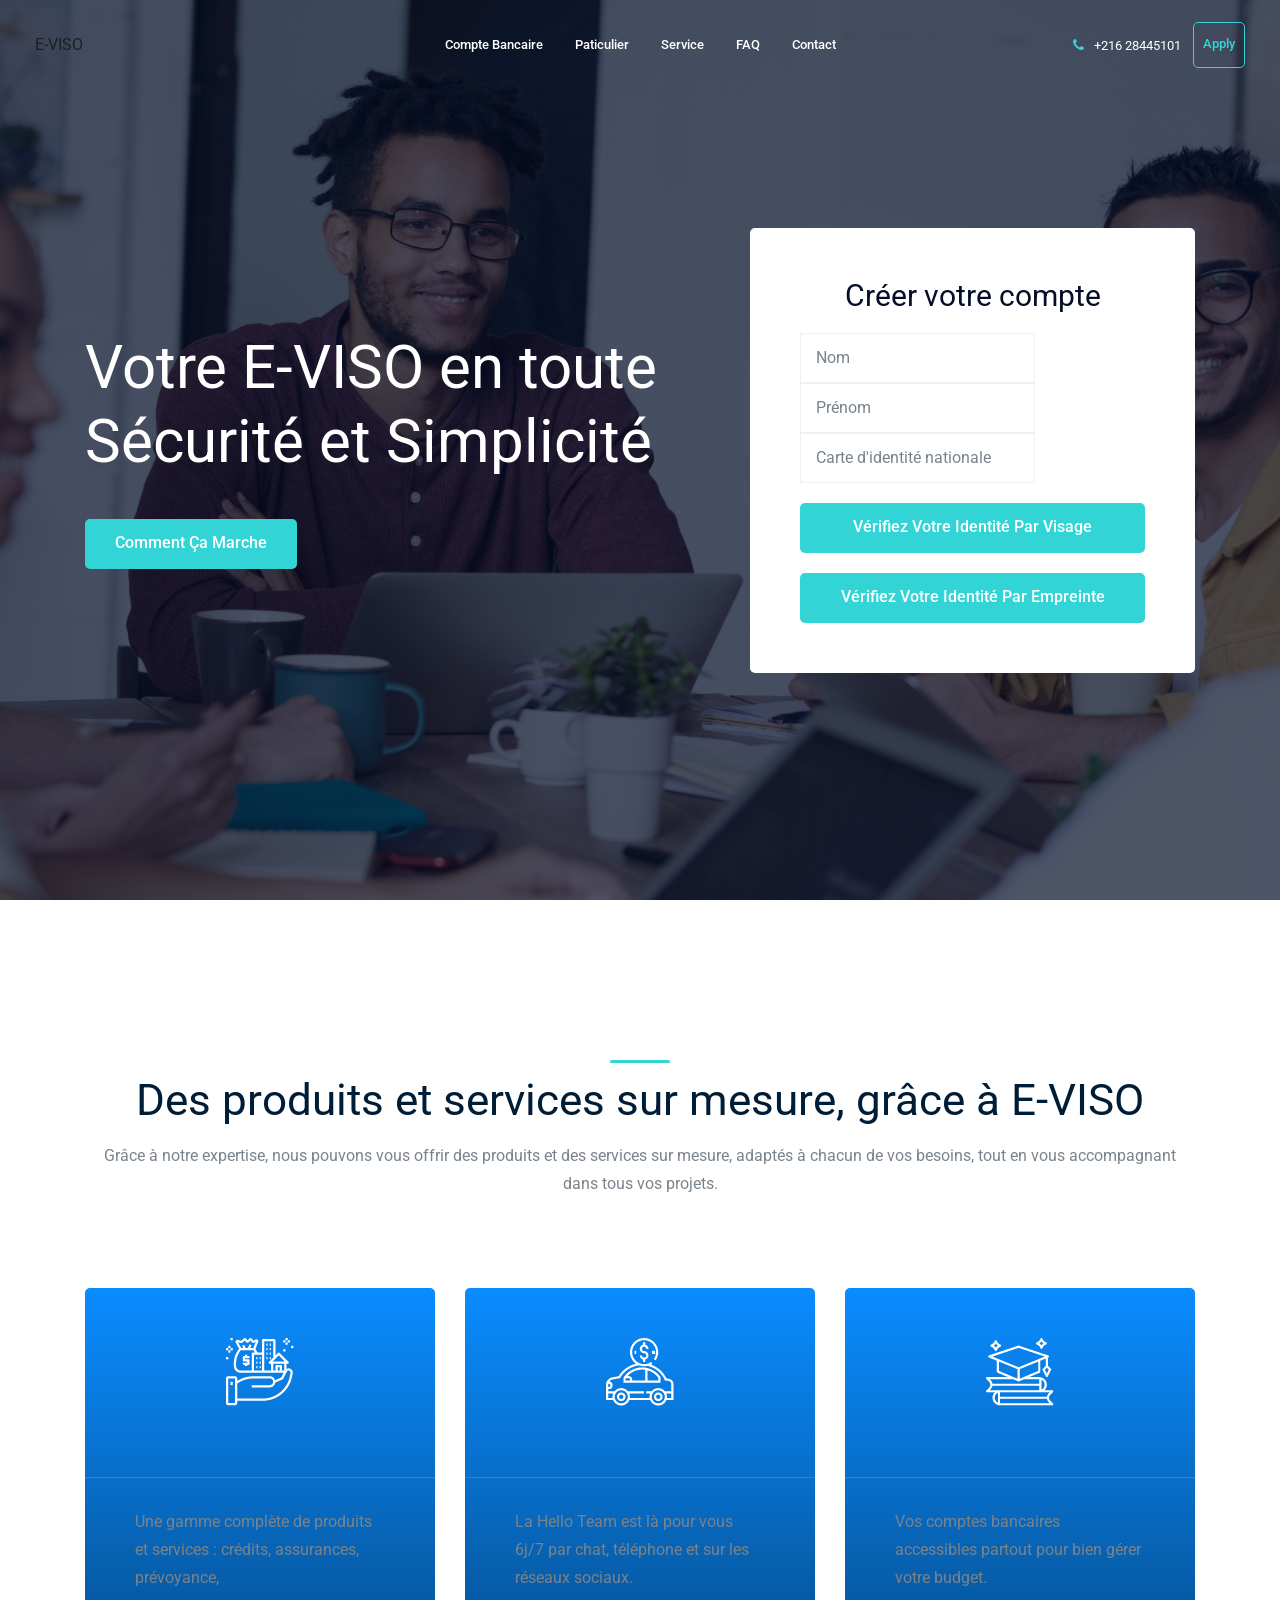
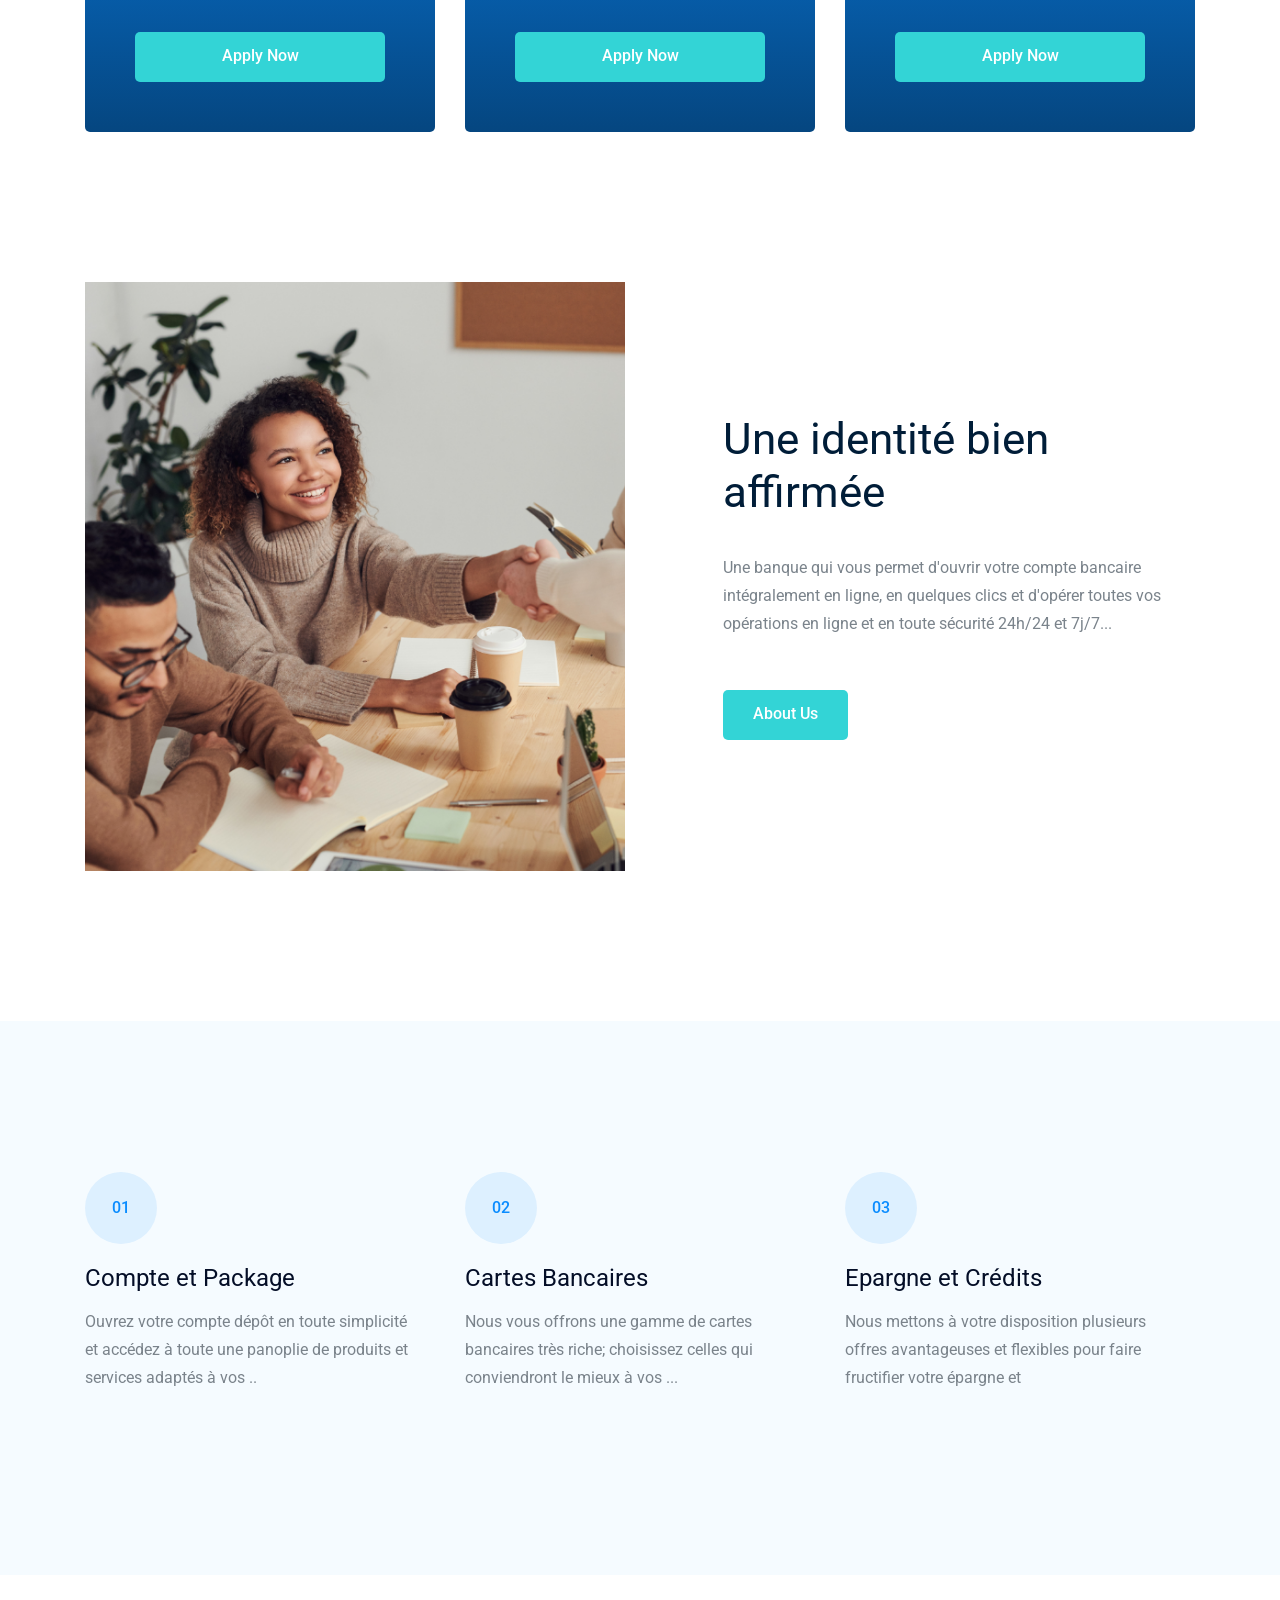
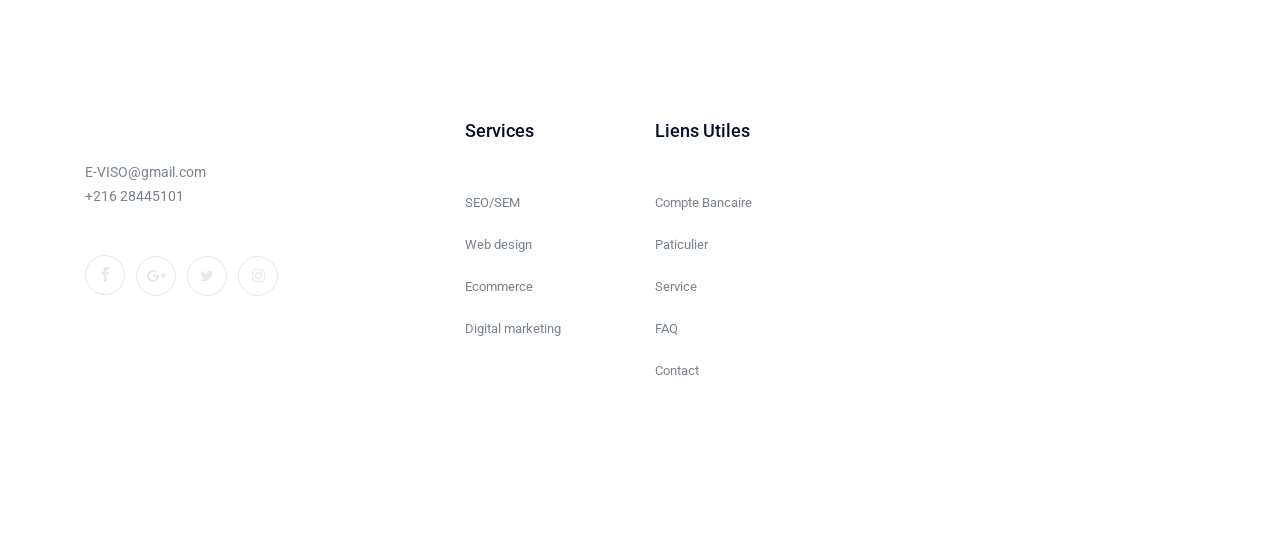
==== commit 4dcdab11: "updated" ====
--- a/public/finloans/index.html
+++ b/public/finloans/index.html
@@ -4,7 +4,7 @@
 <head>
     <meta charset="utf-8">
     <meta http-equiv="x-ua-compatible" content="ie=edge">
-    <title>Finloans</title>
+    <title>E-VISO</title>
     <meta name="description" content="">
     <meta name="viewport" content="width=device-width, initial-scale=1">
 
@@ -44,7 +44,7 @@
                             <div class="col-xl-3 col-lg-2">
                                 <div class="logo">
                                     <a href="index.html">
-                                        <img src="img/logo.png" alt="">
+                                    E-VISO
                                     </a>
                                 </div>
                             </div>
@@ -52,23 +52,12 @@
                                 <div class="main-menu  d-none d-lg-block">
                                     <nav>
                                         <ul id="navigation">
-                                            <li><a href="index.html">home</a></li>
-                                            <li><a href="Loan.html">Loan</a></li>
-                                            <li><a href="about.html">about</a></li>
-                                            <li><a href="#">pages <i class="ti-angle-down"></i></a>
-                                                <ul class="submenu">
-                                                    <li><a href="apply.html">apply loan</a></li>
-                                                    <li><a href="elements.html">elements</a></li>
-                                                </ul>
-                                            </li>
-                                            <li><a href="#">blog <i class="ti-angle-down"></i></a>
-                                                <ul class="submenu">
-                                                    <li><a href="blog.html">blog</a></li>
-                                                    <li><a href="single-blog.html">single-blog</a></li>
-                                                </ul>
-                                            </li>
-                                            <li><a href="FAQ.html">FAQ</a></li>
-                                            <li><a href="contact.html">Contact</a></li>
+                                            <li><a href="">Compte Bancaire</a></li>
+                                            <li><a href="">Paticulier</a></li>
+                                            <li><a href="">Service</a></li>
+                                           
+                                            <li><a href="">FAQ</a></li>
+                                            <li><a href="">Contact</a></li>
                                         </ul>
                                     </nav>
                                 </div>
@@ -76,10 +65,10 @@
                             <div class="col-xl-3 col-lg-3 d-none d-lg-block">
                                 <div class="Appointment">
                                     <div class="phone_num d-none d-xl-block">
-                                        <a href="#"> <i class="fa fa-phone"></i> +10 673 567 367</a>
+                                        <a href="#"> <i class="fa fa-phone"></i> +216 28445101</a>
                                     </div>
                                     <div class="d-none d-lg-block">
-                                        <a class="boxed-btn4" href="apply.html">Apply for a Loan</a>
+                                        <a class="boxed-btn4" href="apply.html">Apply </a>
                                     </div>
                                 </div>
                             </div>
@@ -134,7 +123,10 @@
                                 </div>
                             </div>
                             <div class="submit_btn" style="margin-top:20px">
-                                <button class="boxed-btn3" type="submit" onclick="execute()">Vérifiez votre identité et continuez</button>
+                                <button class="boxed-btn3" type="submit" onclick="execute()">Vérifiez votre identité par visage</button>
+                            </div>
+                            <div class="submit_btn" style="margin-top:20px">
+                                <button class="boxed-btn3" type="submit" onclick="executeEmpreinte()">Vérifiez votre identité par empreinte</button>
                             </div>
                         </div>
                     </div>
@@ -151,8 +143,9 @@
                 <div class="col-lg-12">
                     <div class="section_title text-center mb-90">
                         <span class="wow fadeInUp" data-wow-duration="1s" data-wow-delay=".1s"></span>
-                        <h3 class="wow fadeInUp" data-wow-duration="1s" data-wow-delay=".2s">What we offer for you</h3>
-                        <p class="wow fadeInUp" data-wow-duration="1s" data-wow-delay=".3s">We provide online instant cash loans with quick approval that suit your term</p>
+                        <h3 class="wow fadeInUp" data-wow-duration="1s" data-wow-delay=".2s">Des produits et services sur mesure, grâce à E-VISO</h3>
+                        <p class="wow fadeInUp" data-wow-duration="1s" data-wow-delay=".3s">
+Grâce à notre expertise, nous pouvons vous offrir des produits et des services sur mesure, adaptés à chacun de vos besoins, tout en vous accompagnant dans tous vos projets.</p>
                     </div>
                 </div>
             </div>
@@ -165,16 +158,9 @@
                             </div>
                         </div>
                         <div class="info text-center">
-                            <span>Home Loan</span>
-                            <h3>$3000-$10000</h3>
                         </div>
                         <div class="service_content">
-                            <ul>
-                                <li> Borrow - $350 over 3 months </li>
-                                <li> Interest rate - 292% pa fixed</li>
-                                <li>Total amount payable - $525.12</li>
-                                <li>Representative - 1,286% APR</li>
-                            </ul>
+                            <p>Une gamme complète de produits et services : crédits, assurances, prévoyance,</p>
                             <div class="apply_btn">
                                 <button class="boxed-btn3" type="submit">Apply Now</button>
                             </div>
@@ -189,17 +175,12 @@
                             </div>
                         </div>
                         <div class="info text-center">
-                            <span>car Loan</span>
-                            <h3>$3000-$10000</h3>
+                            
                         </div>
                         <div class="service_content">
-                            <ul>
-                                <li> Borrow - $350 over 3 months </li>
-                                <li> Interest rate - 292% pa fixed</li>
-                                <li>Total amount payable - $525.12</li>
-                                <li>Representative - 1,286% APR</li>
-                            </ul>
-                            <div class="apply_btn">
+                           <p>La Hello Team est là pour vous 6j/7 par chat, téléphone et sur les réseaux sociaux.</p>
+                                
+                           <div class="apply_btn">
                                 <button class="boxed-btn3" type="submit">Apply Now</button>
                             </div>
                         </div>
@@ -213,17 +194,11 @@
                             </div>
                         </div>
                         <div class="info text-center">
-                            <span>Education Loan</span>
-                            <h3>$3000-$10000</h3>
+                            
                         </div>
                         <div class="service_content">
-                            <ul>
-                                <li> Borrow - $350 over 3 months </li>
-                                <li> Interest rate - 292% pa fixed</li>
-                                <li>Total amount payable - $525.12</li>
-                                <li>Representative - 1,286% APR</li>
-                            </ul>
-                            <div class="apply_btn">
+                            <p>Vos comptes bancaires accessibles partout pour bien gérer votre budget.</p>
+                           <div class="apply_btn">
                                 <button class="boxed-btn3" type="submit">Apply Now</button>
                             </div>
                         </div>
@@ -246,16 +221,11 @@
                 <div class="col-lg-6 col-md-6">
                     <div class="about_info pl-68">
                         <div class="section_title wow fadeInUp" data-wow-duration="1.2s" data-wow-delay=".3s">
-                            <h3>Why Choose Us?</h3>
-                        </div>
-                        <p class="wow fadeInUp" data-wow-duration="1.2s" data-wow-delay=".4s">Esteem spirit temper too say adieus who direct esteem.It esteems luckily or picture placing drawing. Apartments frequently or motionless on reasonable.</p>
+                            <h3>Une identité bien affirmée</h3>
+                        </div>
+                        <p class="wow fadeInUp" data-wow-duration="1.2s" data-wow-delay=".4s">Une banque qui vous permet d'ouvrir votre compte bancaire intégralement en ligne, en quelques clics et d'opérer toutes vos opérations en ligne et en toute sécurité 24h/24 et 7j/7...</p>
                         <div class="about_list">
-                            <ul>
-                                <li class="wow fadeInRight" data-wow-duration="1s" data-wow-delay=".5s">Loans with quick approval.</li>
-                                <li class="wow fadeInRight" data-wow-duration="1s" data-wow-delay=".6s">Customize a loan based on the amount.</li>
-                                <li class="wow fadeInRight" data-wow-duration="1s" data-wow-delay=".7s">Good credit profile and you have built your loan.</li class="wow fadeInRight" data-wow-duration="1s" data-wow-delay=".8s">
-                                <li class="wow fadeInRight" data-wow-duration="1s" data-wow-delay=".9s">We provide online instant cash loans.</li>
-                            </ul>
+                            
                         </div>
                         <div class="about_btn wow fadeInRight" data-wow-duration="1.3s" data-wow-delay=".5s">
                             <a class="boxed-btn3" href="apply.html">About Us</a>
@@ -271,11 +241,7 @@
         <div class="container">
             <div class="row">
                 <div class="col-lg-12">
-                    <div class="section_title text-center mb-90">
-                        <span class="wow lightSpeedIn" data-wow-duration="1s" data-wow-delay=".1s"></span>
-                        <h3 class="wow fadeInUp" data-wow-duration="1s" data-wow-delay=".2s">How it Works</h3>
-                        <p class="wow fadeInUp" data-wow-duration="1s" data-wow-delay=".3s">We provide online instant cash loans with quick approval that suit your term</p>
-                    </div>
+                    
                 </div>
             </div>
             <div class="row">
@@ -284,9 +250,8 @@
                         <span>
                             01
                         </span>
-                        <h3>Apply for loan</h3>
-                        <p>We will customize a loan based on the 
-                            amount of cash your company need term</p>
+                        <h3>Compte et Package</h3>
+                        <p>Ouvrez votre compte dépôt en toute simplicité et accédez à toute une panoplie de produits et services adaptés à vos ..</p>
                     </div>
                 </div>
                 <div class="col-md-6 col-lg-4">
@@ -294,9 +259,8 @@
                         <span>
                             02
                         </span>
-                        <h3>Application review</h3>
-                        <p>We will customize a loan based on the 
-                            amount of cash your company need term</p>
+                        <h3>Cartes Bancaires</h3>
+                        <p>Nous vous offrons une gamme de cartes bancaires très riche; choisissez celles qui conviendront le mieux à vos ...</p>
                     </div>
                 </div>
                 <div class="col-md-6 col-lg-4">
@@ -304,193 +268,20 @@
                         <span>
                             03
                         </span>
-                        <h3>Get funding fast</h3>
-                        <p>We will customize a loan based on the 
-                            amount of cash your company need term</p>
+                        <h3>Epargne et Crédits</h3>
+                        <p>Nous mettons à votre disposition plusieurs offres avantageuses et flexibles pour faire fructifier votre épargne et </p>
                     </div>
                 </div>
             </div>
         </div>
     </div>
 
-    <div class="accordion_area">
-        <div class="container">
-            <div class="row justify-content-end">
-                <div class="col-lg-6">
-                    <div class="faq_ask pl-68">
-                        <h3 class="wow fadeInRight" data-wow-duration="1s" data-wow-delay=".3s">Frequently ask</h3>
-                            <div id="accordion">
-                                <div class="card wow fadeInUp" data-wow-duration="1.1s" data-wow-delay=".3s">
-                                    <div class="card-header" id="headingOnee">
-                                      <h5 class="mb-0">
-                                        <button class="btn btn-link" data-toggle="collapse" data-target="#collapseOnee" aria-expanded="true" aria-controls="collapseOnee">
-                                            Adieus who direct esteem It esteems luckily?
-                                        </button>
-                                      </h5>
-                                    </div>
-                                
-                                    <div id="collapseOnee" class="collapse show" aria-labelledby="headingOnee" data-parent="#accordion">
-                                      <div class="card-body">
-                                        Esteem spirit temper too say adieus who direct esteem esteems luckily or picture placing drawing.
-                                      </div>
-                                    </div>
-                                  </div>
-                                    <div class="card wow fadeInUp" data-wow-duration="1.2s" data-wow-delay=".4s">
-                                        <div class="card-header" id="headingOne">
-                                            <h5 class="mb-0">
-                                                <button class="btn btn-link collapsed" data-toggle="collapse" data-target="#collapseOne" aria-expanded="false" aria-controls="collapseOne">
-                                                    Who direct esteem It esteems?
-                                                </button>
-                                            </h5>
-                                        </div>
-                                        <div id="collapseOne" class="collapse" aria-labelledby="headingOne" data-parent="#accordion" style="">
-                                            <div class="card-body">Esteem spirit temper too say adieus who direct esteem esteems luckily or picture placing drawing.
-                                            </div>
-                                        </div>
-                                    </div>
-                                    <div class="card wow fadeInUp" data-wow-duration="1.3s" data-wow-delay=".5s">
-                                        <div class="card-header" id="headingThree">
-                                            <h5 class="mb-0">
-                                                <button class="btn btn-link collapsed" data-toggle="collapse" data-target="#collapseThree" aria-expanded="false" aria-controls="collapseThree">
-                                                    Duis consectetur feugiat auctor?
-                                                </button>
-                                            </h5>
-                                        </div>
-                                        <div id="collapseThree" class="collapse" aria-labelledby="headingThree" data-parent="#accordion" style="">
-                                            <div class="card-body">Esteem spirit temper too say adieus who direct esteem esteems luckily or picture placing drawing.
-                                            </div>
-                                        </div>
-                                    </div>
-                                    <div class="card wow fadeInUp" data-wow-duration="1.4s" data-wow-delay=".6s">
-                                        <div class="card-header" id="headingThree4">
-                                            <h5 class="mb-0">
-                                                <button class="btn btn-link collapsed" data-toggle="collapse" data-target="#collapseThree4" aria-expanded="false" aria-controls="collapseThree4">
-                                                    Consectetur feugiat auctor?
-                                                </button>
-                                            </h5>
-                                        </div>
-                                        <div id="collapseThree4" class="collapse" aria-labelledby="headingThree4" data-parent="#accordion" style="">
-                                            <div class="card-body">Esteem spirit temper too say adieus who direct esteem esteems luckily or picture placing drawing.
-                                            </div>
-                                        </div>
-                                    </div>
-                                </div>
-                    </div>
-                </div>
-            </div>
-        </div>
-    </div>
-
-    <!-- testimonial_area  -->
-    <div class="testimonial_area  ">
-        <div class="container">
-            <div class="row">
-                <div class="col-xl-12">
-                    <div class="testmonial_active owl-carousel">
-                        <div class="single_carousel">
-                            <div class="row">
-                                <div class="col-lg-11">
-                                    <div class="single_testmonial d-flex align-items-center">
-                                        <div class="thumb">
-                                            <img src="img/testmonial/author.png" alt="">
-                                            <div class="quote_icon">
-                                                <i class="Flaticon flaticon-quote"></i>
-                                            </div>
-                                        </div>
-                                        <div class="info">
-                                            <p>"Working in conjunction with humanitarian aid agencies, we have supported programmes to help alleviate human suffering through animal welfare when people might depend on livestock as their only source of income or food.</p>
-                                            <span>- Micky Mouse</span>
-                                        </div>
-                                    </div>
-                                </div>
-                            </div>
-                        </div>
-                        <div class="single_carousel">
-                            <div class="row">
-                                <div class="col-lg-11">
-                                    <div class="single_testmonial d-flex align-items-center">
-                                        <div class="thumb">
-                                            <img src="img/testmonial/author.png" alt="">
-                                            <div class="quote_icon">
-                                                <i class=" Flaticon flaticon-quote"></i>
-                                            </div>
-                                        </div>
-                                        <div class="info">
-                                            <p>"Working in conjunction with humanitarian aid agencies, we have supported programmes to help alleviate human suffering through animal welfare when people might depend on livestock as their only source of income or food.</p>
-                                            <span>- Micky Mouse</span>
-                                        </div>
-                                    </div>
-                                </div>
-                            </div>
-                        </div>
-                        <div class="single_carousel">
-                            <div class="row">
-                                <div class="col-lg-11">
-                                    <div class="single_testmonial d-flex align-items-center">
-                                        <div class="thumb">
-                                            <img src="img/testmonial/author.png" alt="">
-                                            <div class="quote_icon">
-                                                <i class="Flaticon flaticon-quote"></i>
-                                            </div>
-                                        </div>
-                                        <div class="info">
-                                            <p>"Working in conjunction with humanitarian aid agencies, we have supported programmes to help alleviate human suffering through animal welfare when people might depend on livestock as their only source of income or food.</p>
-                                            <span>- Micky Mouse</span>
-                                        </div>
-                                    </div>
-                                </div>
-                            </div>
-                        </div>
-                    </div>
-                </div>
-            </div>
-        </div>
-    </div>
-    <!-- /testimonial_area  -->
-
-    <div class="brad_area">
-        <div class="container">
-            <div class="row">
-                <div class="col-lg-12">
-                    <div class="brad_active owl-carousel">
-                        <div class="single_brand wow fadeInUp" data-wow-duration="1s" data-wow-delay=".2s">
-                            <img src="img/brand/1.png" alt="">
-                        </div>
-                        <div class="single_brand wow fadeInUp" data-wow-duration="1s" data-wow-delay=".3s">
-                            <img src="img/brand/2.png" alt="">
-                        </div>
-                        <div class="single_brand wow fadeInUp" data-wow-duration="1s" data-wow-delay=".4s">
-                            <img src="img/brand/3.png" alt="">
-                        </div>
-                        <div class="single_brand wow fadeInUp" data-wow-duration="1s" data-wow-delay=".5s">
-                            <img src="img/brand/4.png" alt="">
-                        </div>
-                        <div class="single_brand wow fadeInUp" data-wow-duration="1s" data-wow-delay=".6s">
-                            <img src="img/brand/5.png" alt="">
-                        </div>
-                    </div>
-                </div>
-            </div>
-        </div>
-    </div>
-
-    <div class="apply_loan overlay">
-        <div class="container">
-            <div class="row align-items-center">
-                <div class="col-lg-8 col-md-7">
-                    <div class="loan_text wow fadeInLeft" data-wow-duration="1s" data-wow-delay=".3s">
-                        <h3>Apply for a Loan for your startup, 
-                            education or company</h3>
-                    </div>
-                </div>
-                <div class="col-lg-4 col-md-5">
-                    <div class="loan_btn wow fadeInUp" data-wow-duration="1.2s" data-wow-delay=".4s">
-                        <a class="boxed-btn3" href="apply.html">Apply Now</a>
-                    </div>
-                </div>
-            </div>
-        </div>
-    </div>
+    
+
+   
+
+
+
 
     <!-- footer start -->
     <footer class="footer">
@@ -500,14 +291,12 @@
                     <div class="col-xl-4 col-md-6 col-lg-3">
                         <div class="footer_widget wow fadeInUp" data-wow-duration="1s" data-wow-delay=".3s">
                             <div class="footer_logo">
-                                <a href="#">
-                                    <img src="img/footer_logo.png" alt="">
-                                </a>
+                               
                             </div>
                             <p>
-                                finloan@support.com <br>
-                                +10 873 672 6782 <br>
-                                600/D, Green road, NewYork
+                               E-VISO@gmail.com <br>
+                                +216 28445101<br>
+                                
                             </p>
                             <div class="socail_links">
                                 <ul>
@@ -550,30 +339,18 @@
 
                         </div>
                     </div>
-                    <div class="col-xl-2 col-md-6 col-lg-2">
+                     <div class="col-xl-2 col-md-6 col-lg-2">
                         <div class="footer_widget wow fadeInUp" data-wow-duration="1.2s" data-wow-delay=".5s">
                             <h3 class="footer_title">
-                                Useful Links
-                            </h3>
+Liens utiles                            </h3>
                             <ul>
-                                <li><a href="#">About</a></li>
-                                <li><a href="#">Blog</a></li>
-                                <li><a href="#"> Contact</a></li>
-                                <li><a href="#">Support</a></li>
-                            </ul>
-                        </div>
-                    </div>
-                    <div class="col-xl-4 col-md-6 col-lg-4">
-                        <div class="footer_widget wow fadeInUp" data-wow-duration="1.3s" data-wow-delay=".6s">
-                            <h3 class="footer_title">
-                                Subscribe
-                            </h3>
-                            <form action="#" class="newsletter_form">
-                                <input type="text" placeholder="Enter your mail">
-                                <button type="submit">Subscribe</button>
-                            </form>
-                            <p class="newsletter_text">Esteem spirit temper too say adieus who direct esteem esteems
-                                luckily.</p>
+                           <li><a href="">Compte Bancaire</a></li>
+                                            <li><a href="">Paticulier</a></li>
+                                            <li><a href="">Service</a></li>
+                                           
+                                            <li><a href="">FAQ</a></li>
+                                            <li><a href="">Contact</a></li>
+                                            </ul>
                         </div>
                     </div>
                 </div>
@@ -584,11 +361,7 @@
                 <div class="footer_border"></div>
                 <div class="row">
                     <div class="col-xl-12">
-                        <p class="copy_right text-center">
-                            <!-- Link back to Colorlib can't be removed. Template is licensed under CC BY 3.0. -->
-Copyright &copy;<script>document.write(new Date().getFullYear());</script> All rights reserved | This template is made with <i class="fa fa-heart-o" aria-hidden="true"></i> by <a href="https://colorlib.com" target="_blank">Colorlib</a>
-<!-- Link back to Colorlib can't be removed. Template is licensed under CC BY 3.0. -->
-                        </p>
+                       
                     </div>
                 </div>
             </div>
@@ -638,7 +411,17 @@
 				.then(data => data.json())
 				.then(data => {
 					if (data.result === "True")
-						window.location.href = "/finloans/apply.html";
+						window.location.href = "/apply.html";
+
+				});
+			}
+			function executeEmpreinte() {
+				fetch("/empreinte")
+				.then(data => data.json())
+				.then(data => {
+					if (data.result === "True")
+						window.location.href = "/apply.html";
+
 				});
 			}
 	</script>
